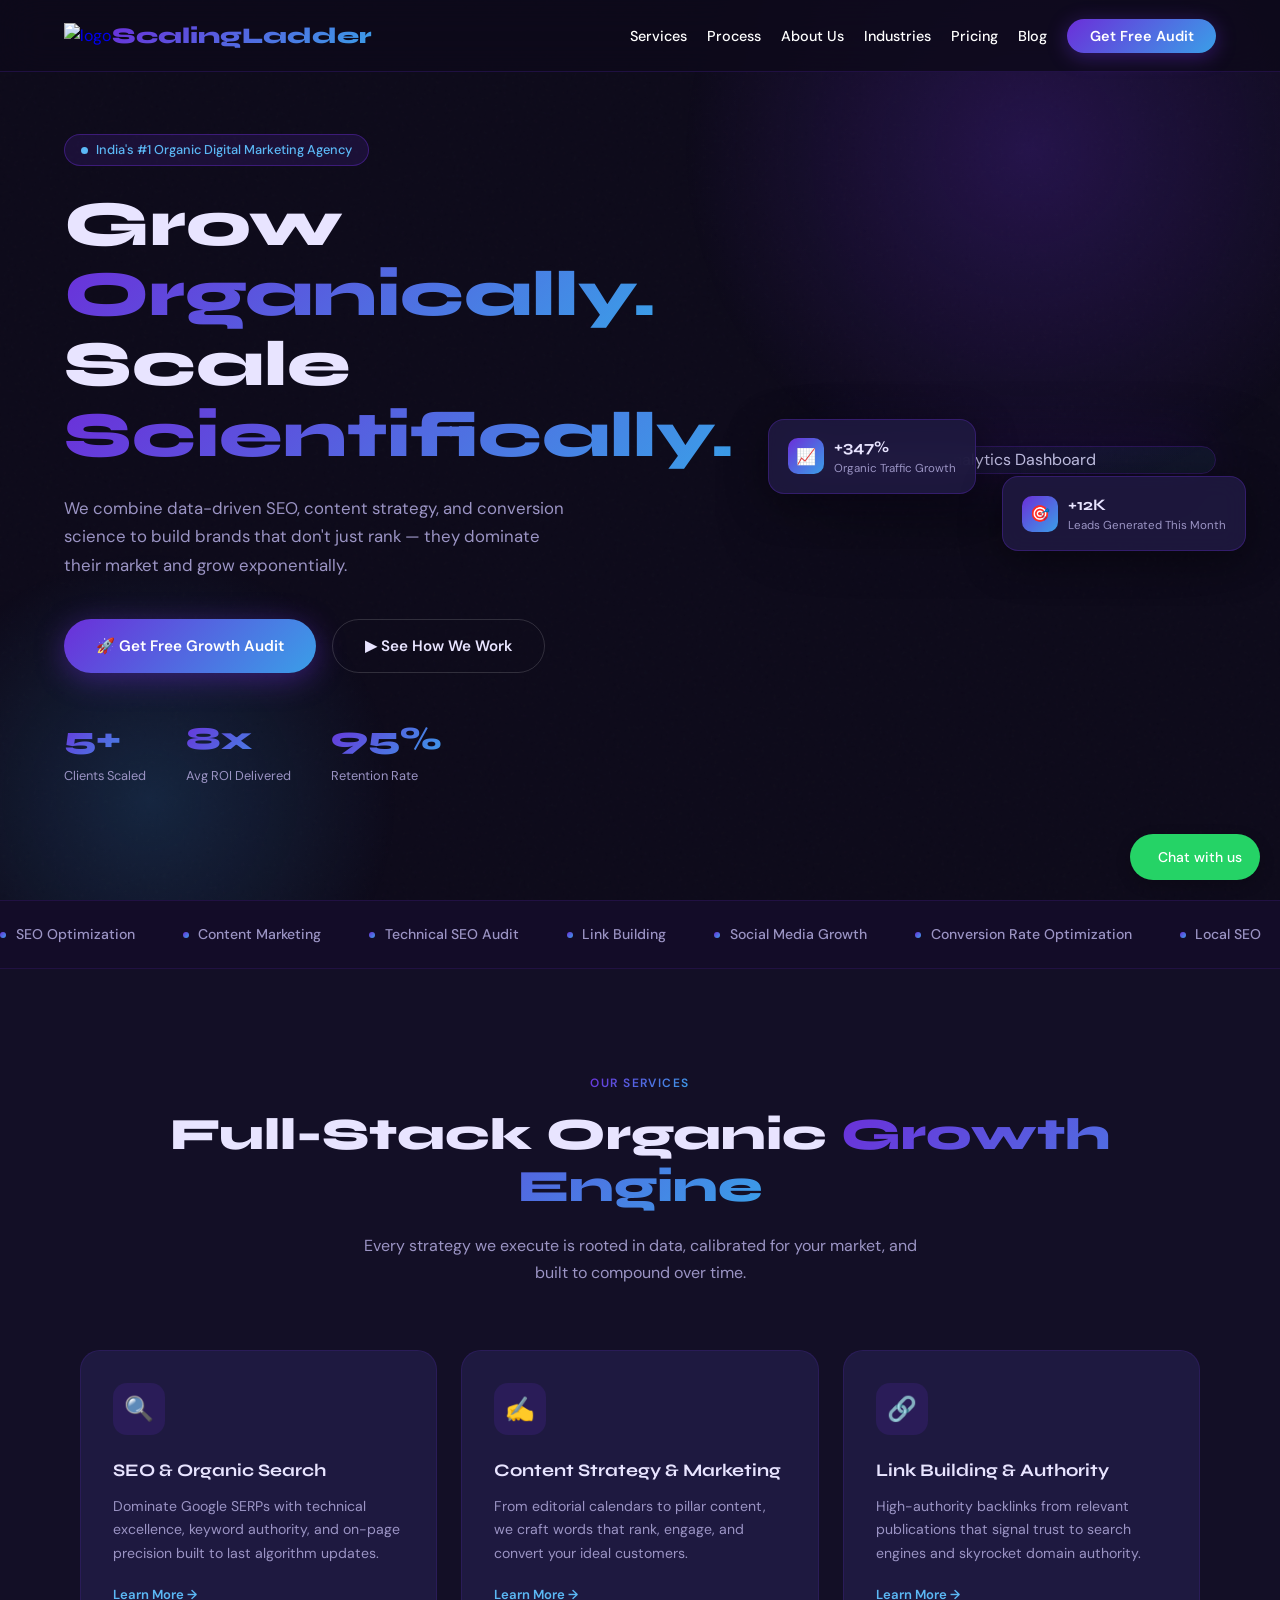
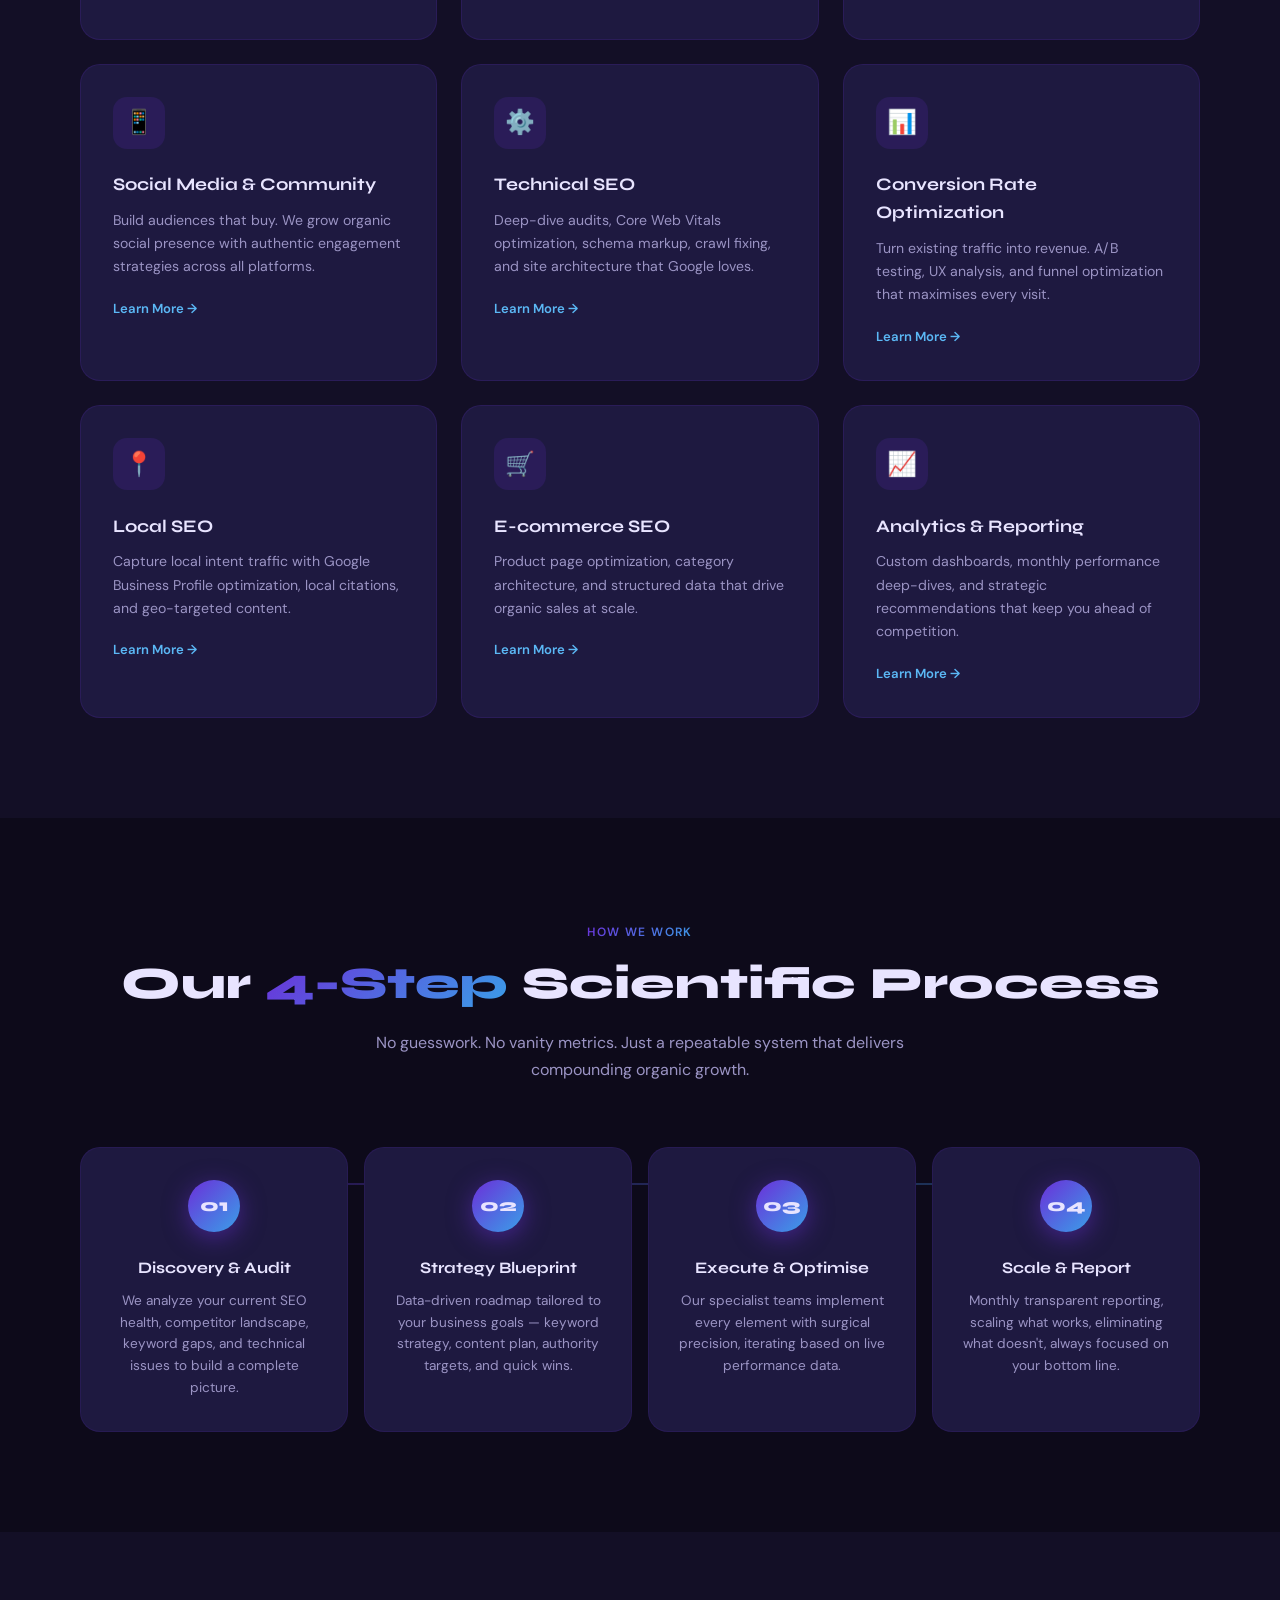
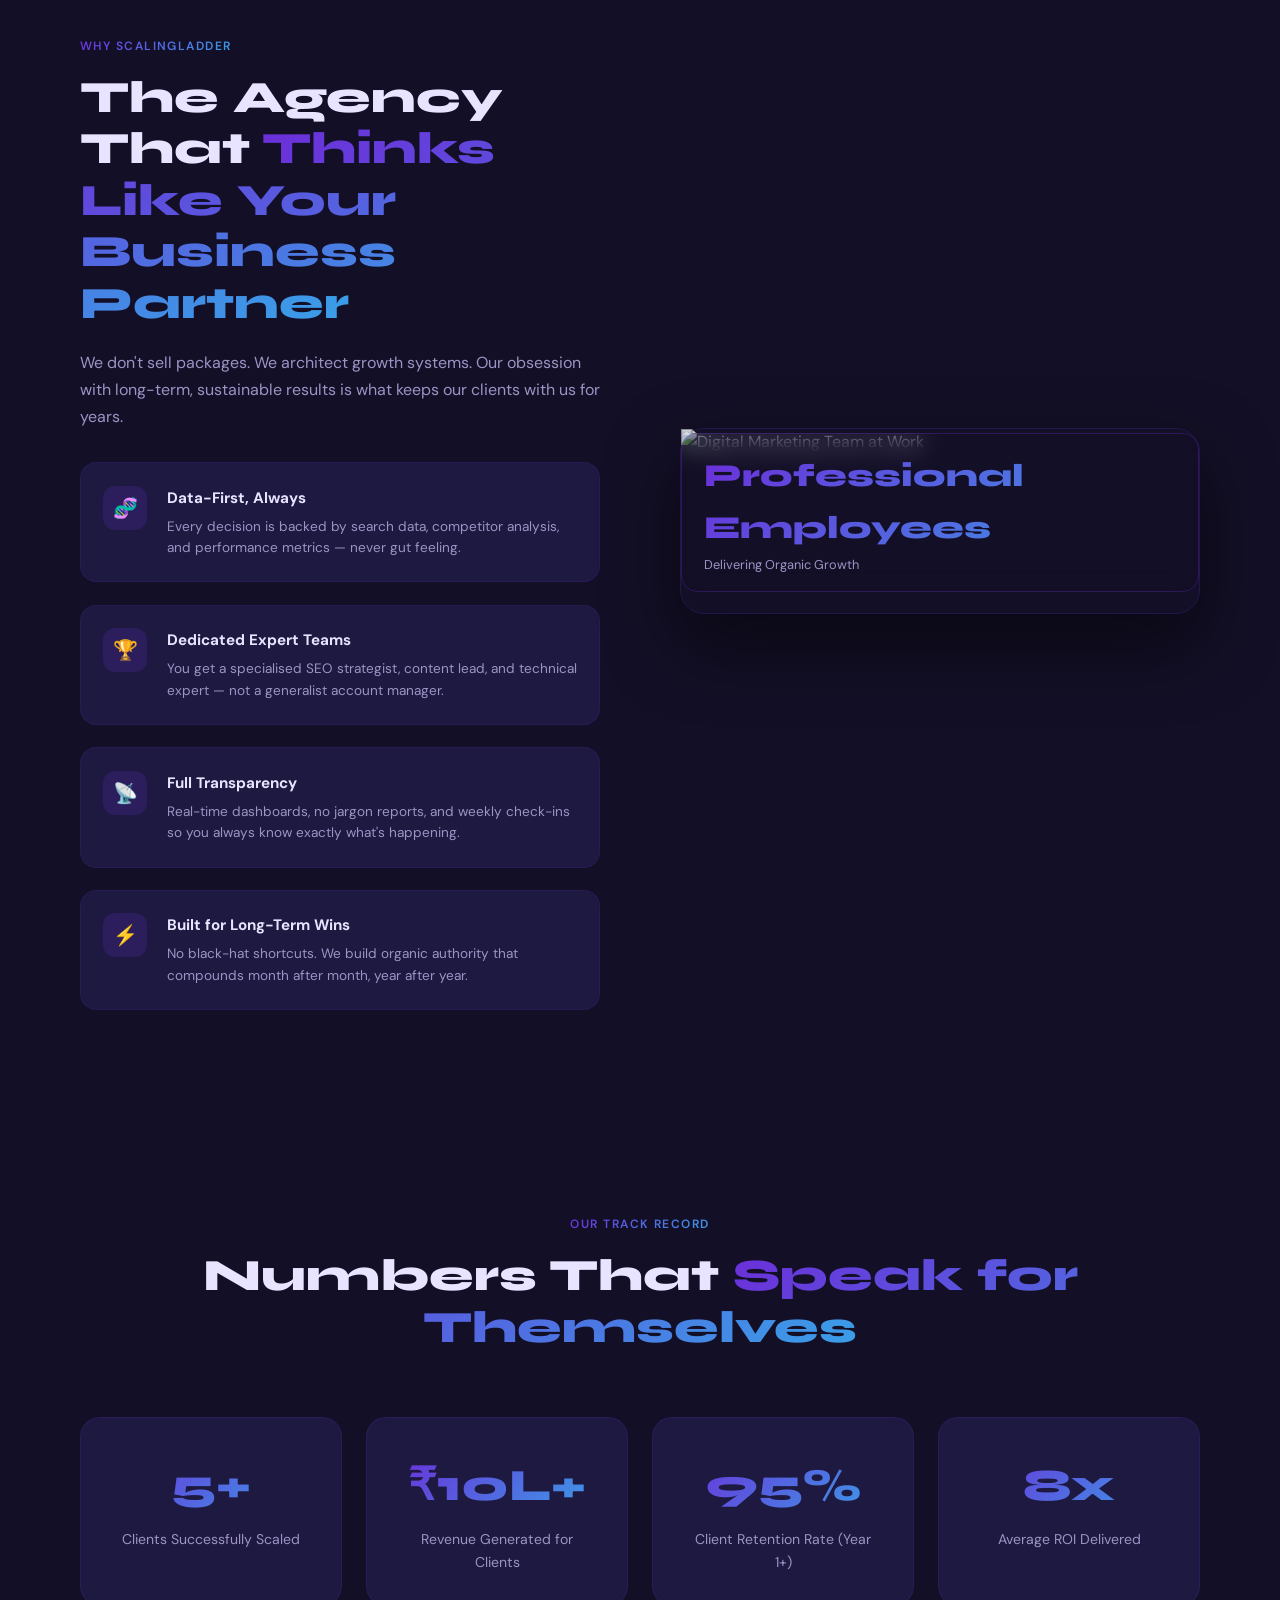
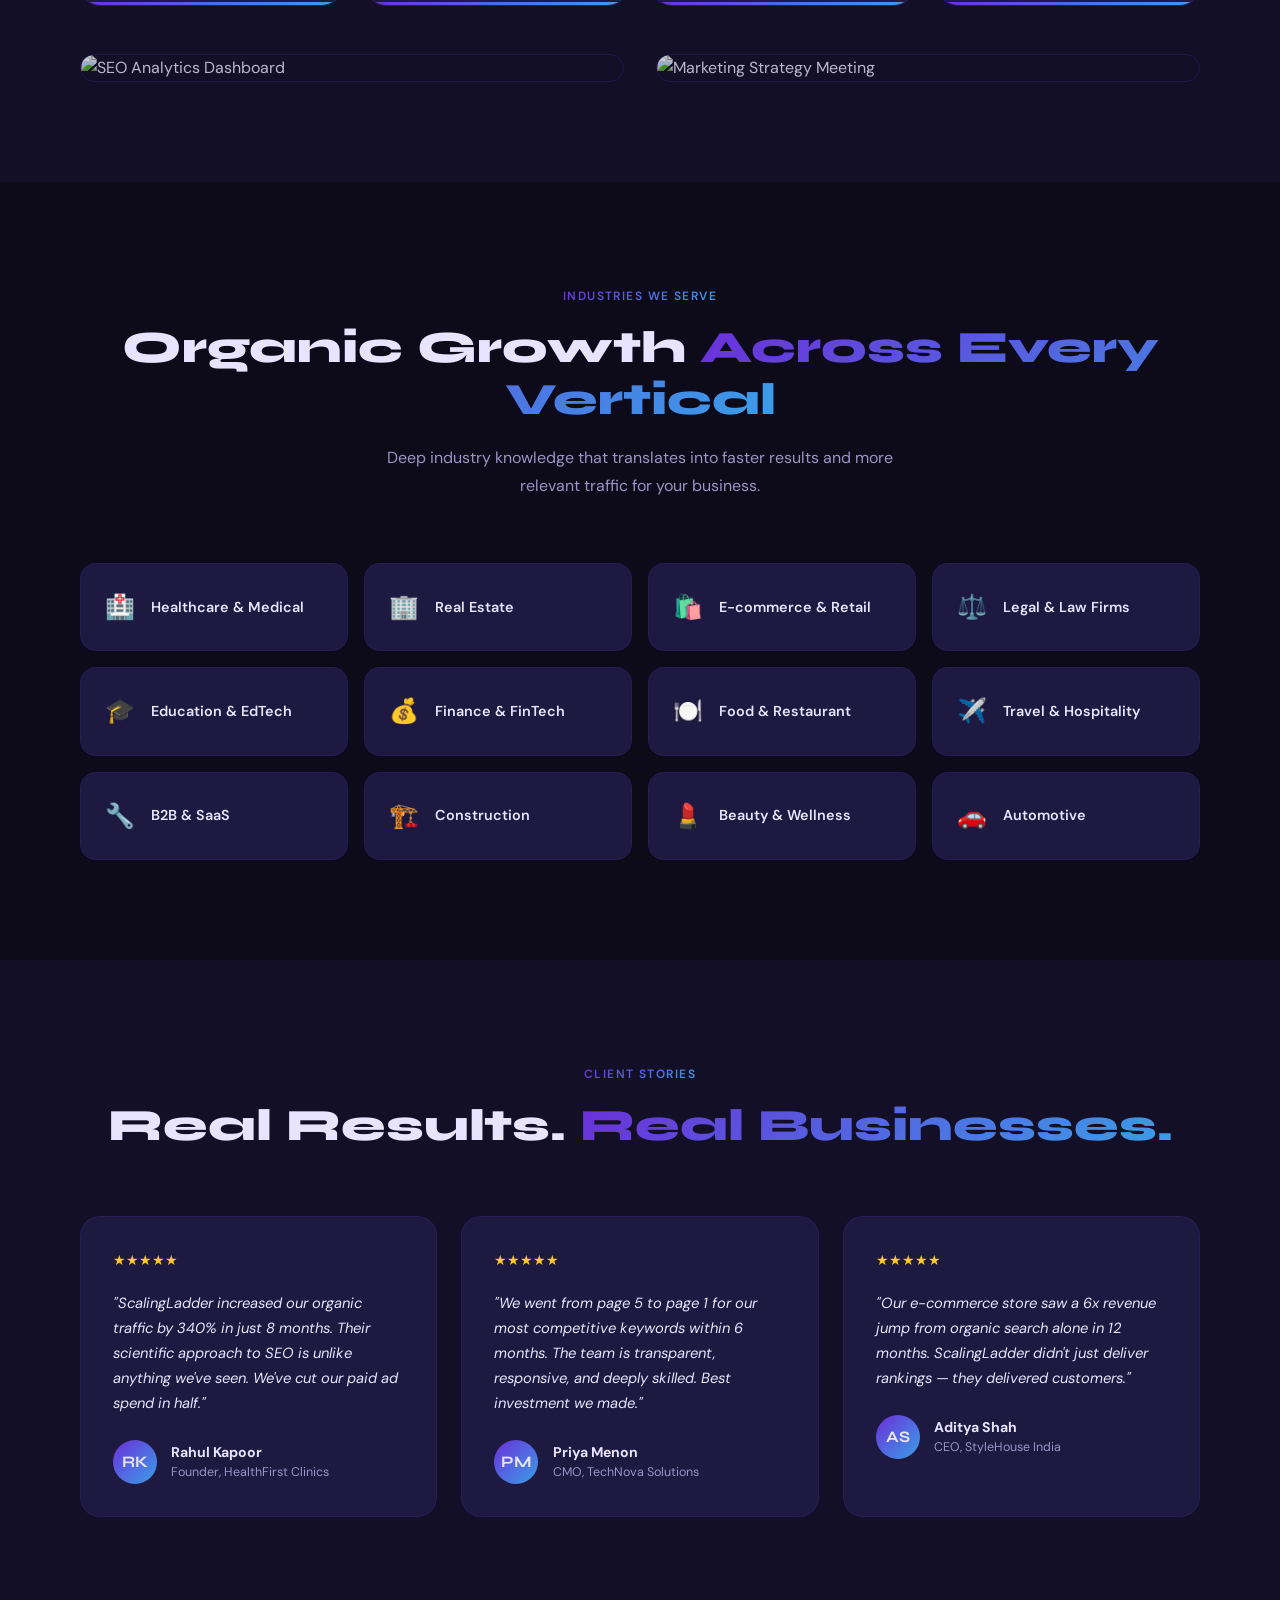
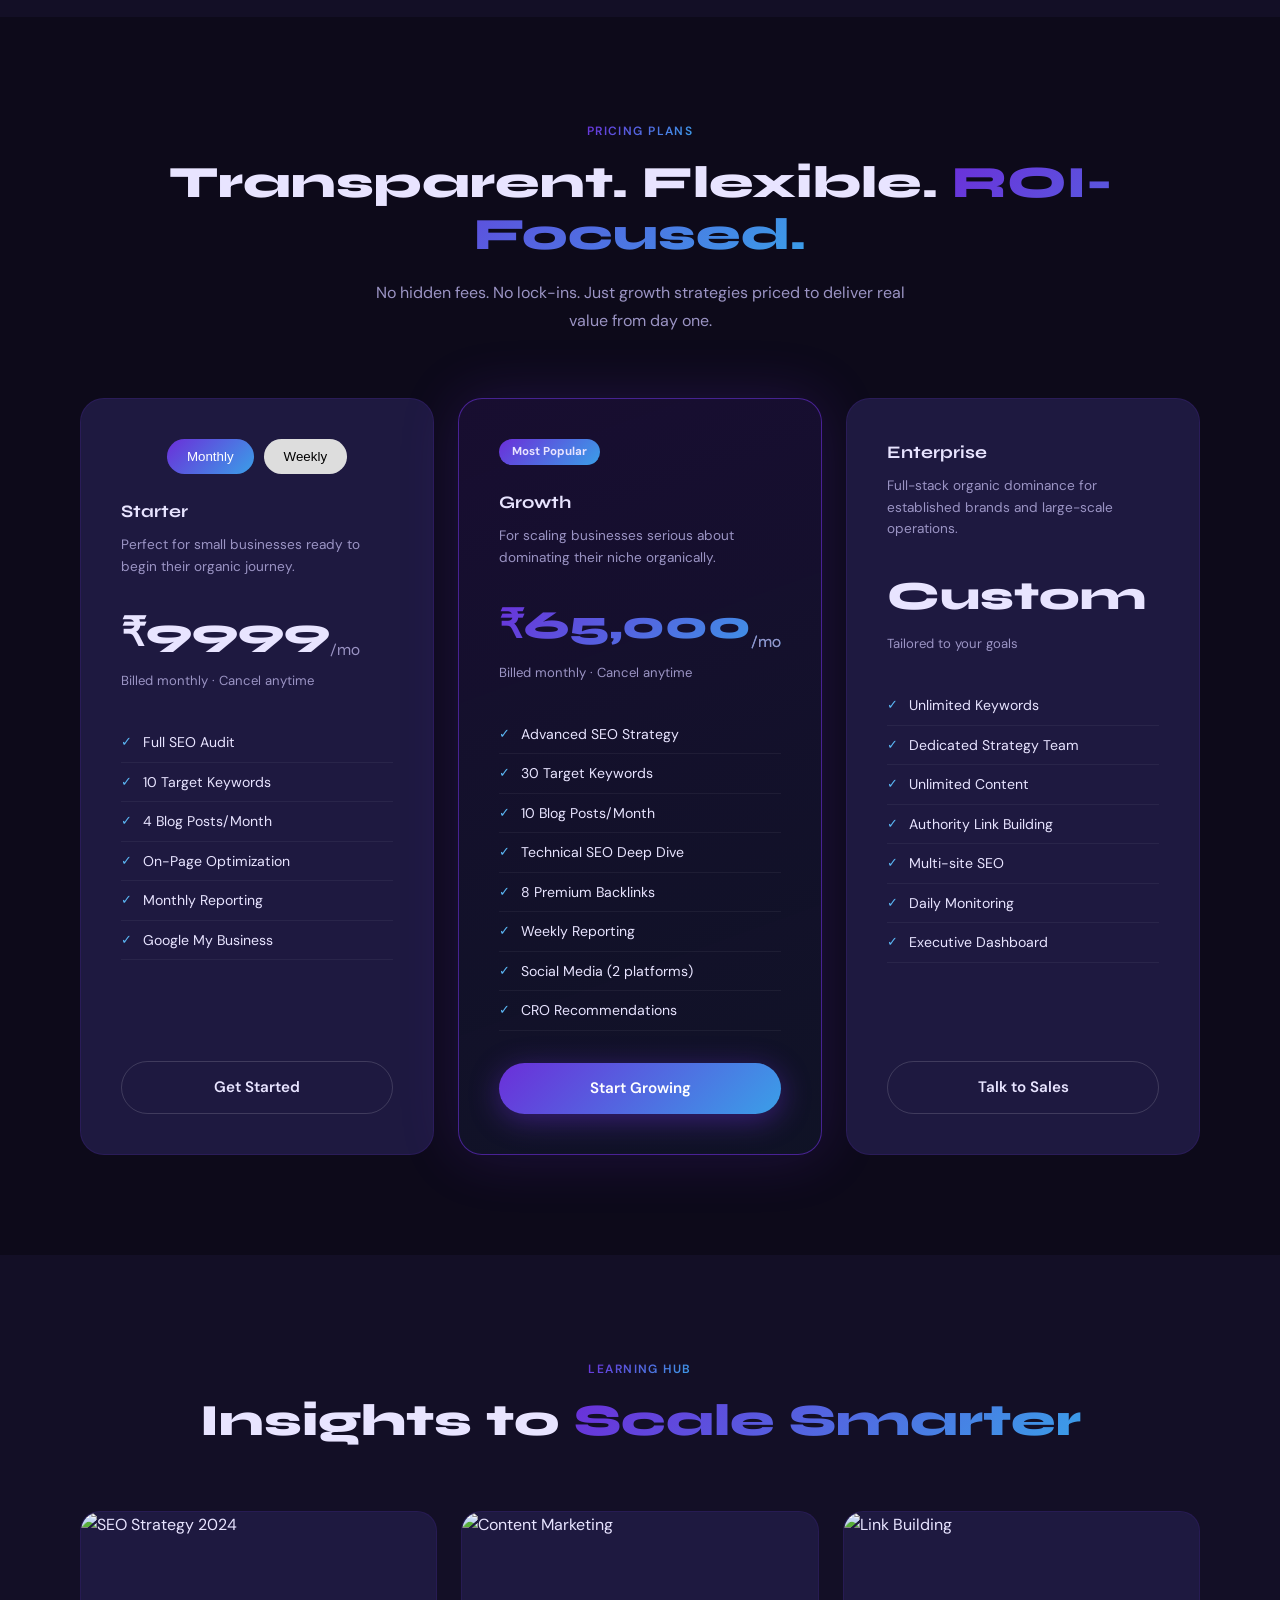
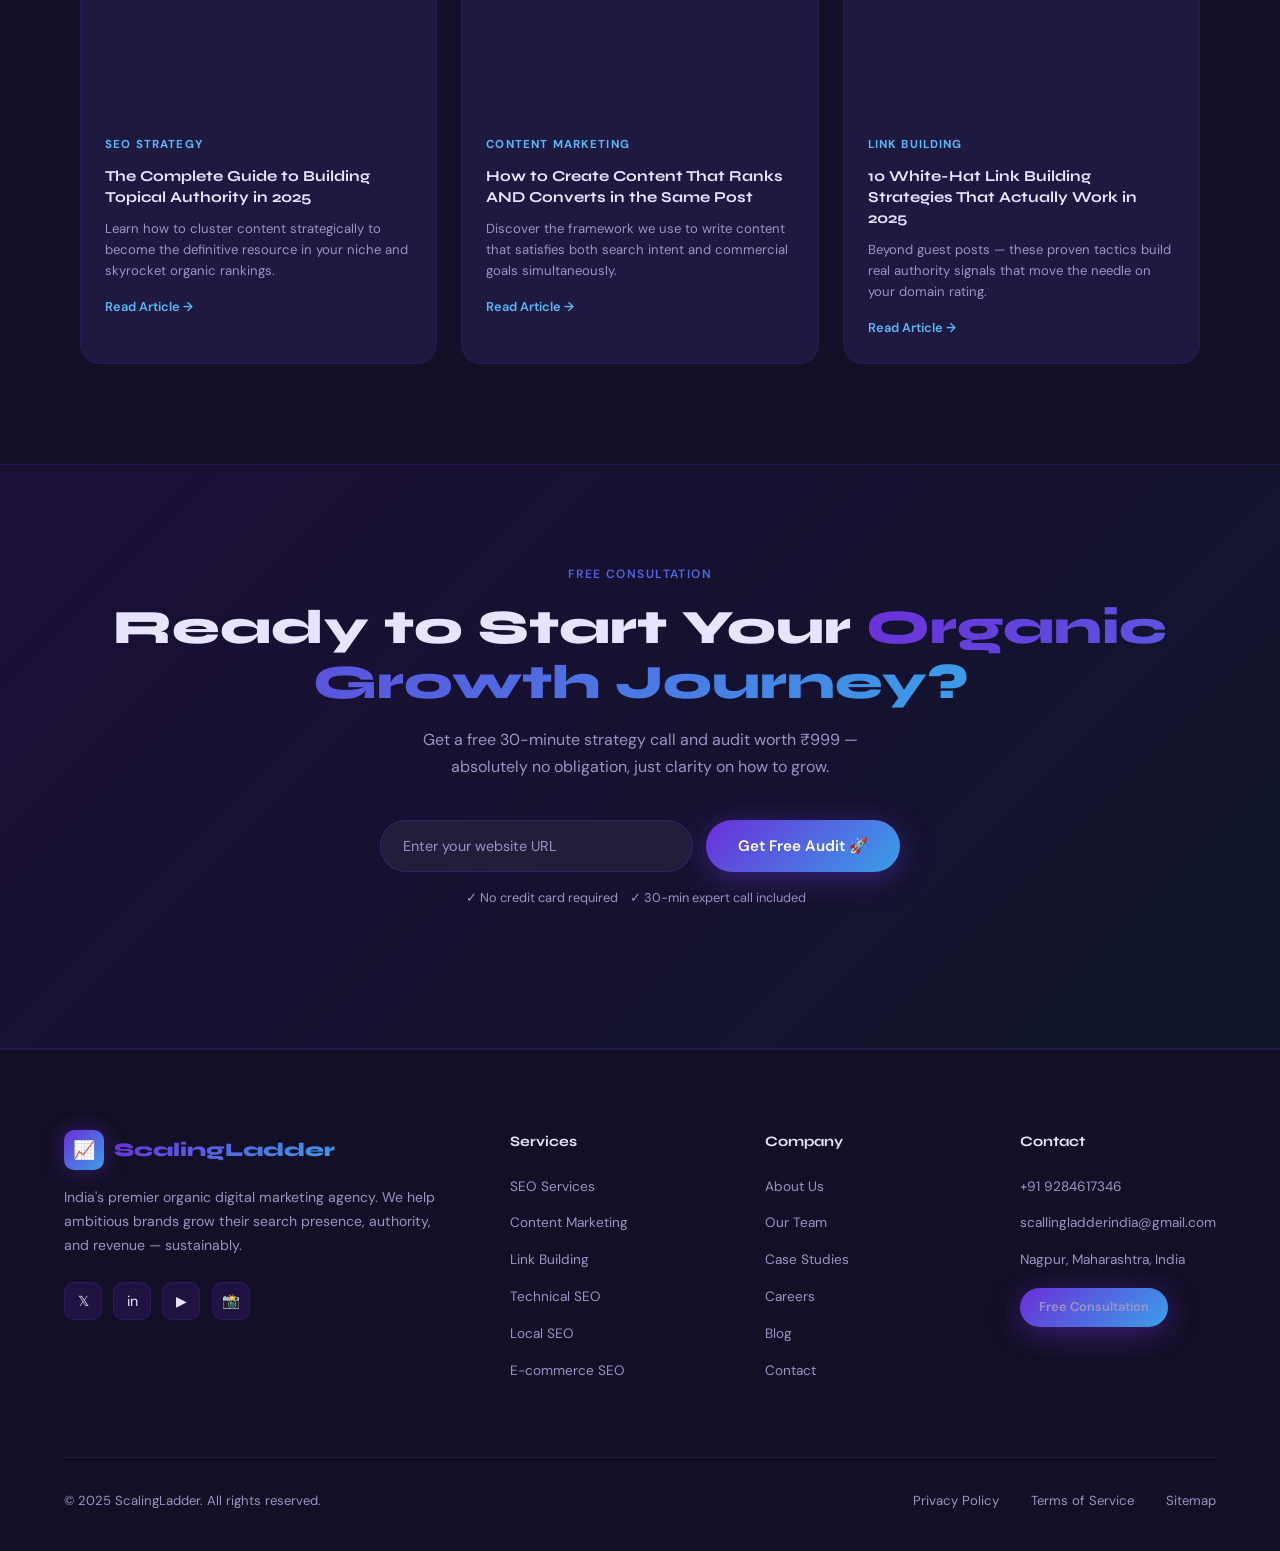
==== index.html @ f2ac98c7 "Add files via upload" ====
<!DOCTYPE html>
<html lang="en">
<head>
<meta charset="UTF-8">
<meta name="viewport" content="width=device-width, initial-scale=1.0">
<title>ScalingLadder – Grow Organically, Scale Scientifically</title>
<link href="https://fonts.googleapis.com/css2?family=Syne:wght@400;600;700;800&family=DM+Sans:ital,opsz,wght@0,9..40,300;0,9..40,400;0,9..40,500;1,9..40,300&display=swap" rel="stylesheet">
<link rel="stylesheet" href="style.css">
</head>
<body>

<!-- NAVBAR -->
<nav>
  <a href="#" class="nav-logo">
    <div class="nav-logo-icon" >
        <img src="/Source/img/NewShortLogo.png" alt="logo" srcset="covering the logo" loading="eager" style="width: 80px;">
    </div>
    <span class="nav-logo-text">ScalingLadder</span>
  </a>
  <ul class="nav-links">
    <li class="dropdown"><a href="#">Services</a>
     <ul class="dropdown-menu">
      <li><a href="#seo">Content Strategy & Marketing</a></li>
      <li><a href="#content">Link Building & Authority</a></li>
      <li><a href="#socialMedia">Social Media & Community</a></li>
      <li><a href="#technicalSeo">Technical SEO</a></li>
      <li><a href="#localSeo">Local SEO</a></li>
      <li><a href="#ecommerce">E-commerce SEO</a></li>
      <li><a href="#analytics">Analytics & Reporting</a></li>
      <li><a href="#seo">SEO Optimization</a></li>
      <li><a href="#ads">Paid Ads</a></li>
      <li><a href="#content">Content Marketing</a></li>
      <li><a href="#email">Email Marketing</a></li>

    </ul>
    </li>
    <li><a href="#process">Process</a></li>
    <li><a href="/aboutUs.html">About Us</a></li>
    <li><a href="#industries">Industries</a></li>
    <li><a href="#pricing">Pricing</a></li>
    <li><a href="#blog">Blog</a></li>
    <li><a href="#contact" class="nav-cta">Get Free Audit</a></li>
  </ul>
  <div class="menu-toggle">☰</div>
</nav>

<!-- HERO -->
<section class="hero">
  <div class="hero-orb2"></div>
  <div class="hero-grid">
    <div class="hero-content">
      <div class="hero-eyebrow">
        <span class="dot"></span>
        India's #1 Organic Digital Marketing Agency
      </div>
      <h1>Grow <span class="grad-text">Organically.</span><br>Scale <span class="grad-text">Scientifically.</span></h1>
      <p class="hero-sub">We combine data-driven SEO, content strategy, and conversion science to build brands that don't just rank — they dominate their market and grow exponentially.</p>
      <div class="hero-cta-row">
        <a href="/login.html" class="btn-primary">
          🚀 Get Free Growth Audit
        </a>
        <a href="#process" class="btn-ghost">
          ▶ See How We Work
        </a>
      </div>
      <div class="hero-stats">
        <div class="hero-stat"><span>5+</span><p>Clients Scaled</p></div>
        <div class="hero-stat"><span>8x</span><p>Avg ROI Delivered</p></div>
        <div class="hero-stat"><span>95%</span><p>Retention Rate</p></div>
      </div>
    </div>
    <div class="hero-visual">
      <div class="hero-img-wrap">
        <img src="https://images.unsplash.com/photo-1551288049-bebda4e38f71?w=700&q=80" alt="Digital Marketing Analytics Dashboard" loading="eager">
        <div class="hero-img-overlay"></div>
      </div>
      <div class="floating-card fc1">
        <div class="fc-icon">📈</div>
        <div>
          <div class="fc-val">+347%</div>
          <div class="fc-label">Organic Traffic Growth</div>
        </div>
      </div>
      <div class="floating-card fc2">
        <div class="fc-icon">🎯</div>
        <div>
          <div class="fc-val">+12K</div>
          <div class="fc-label">Leads Generated This Month</div>
        </div>
      </div>
    </div>
  </div>
</section>

<!-- MARQUEE STRIP -->
<div class="strip">
  <div class="marquee">
    <!-- Double for loop -->
    <span class="marquee-item"><span class="m-dot"></span> SEO Optimization</span>
    <span class="marquee-item"><span class="m-dot"></span> Content Marketing</span>
    <span class="marquee-item"><span class="m-dot"></span> Technical SEO Audit</span>
    <span class="marquee-item"><span class="m-dot"></span> Link Building</span>
    <span class="marquee-item"><span class="m-dot"></span> Social Media Growth</span>
    <span class="marquee-item"><span class="m-dot"></span> Conversion Rate Optimization</span>
    <span class="marquee-item"><span class="m-dot"></span> Local SEO</span>
    <span class="marquee-item"><span class="m-dot"></span> E-commerce SEO</span>
    <span class="marquee-item"><span class="m-dot"></span> Google Analytics</span>
    <span class="marquee-item"><span class="m-dot"></span> Brand Authority</span>
    <span class="marquee-item"><span class="m-dot"></span> SEO Optimization</span>
    <span class="marquee-item"><span class="m-dot"></span> Content Marketing</span>
    <span class="marquee-item"><span class="m-dot"></span> Technical SEO Audit</span>
    <span class="marquee-item"><span class="m-dot"></span> Link Building</span>
    <span class="marquee-item"><span class="m-dot"></span> Social Media Growth</span>
    <span class="marquee-item"><span class="m-dot"></span> Conversion Rate Optimization</span>
    <span class="marquee-item"><span class="m-dot"></span> Local SEO</span>
    <span class="marquee-item"><span class="m-dot"></span> E-commerce SEO</span>
    <span class="marquee-item"><span class="m-dot"></span> Google Analytics</span>
    <span class="marquee-item"><span class="m-dot"></span> Brand Authority</span>
  </div>
</div>

<!-- SERVICES -->
<section class="services" id="services">
  <div class="section-wrap">
    <div class="section-header reveal">
      <div class="section-tag">Our Services</div>
      <h2 class="section-title">Full-Stack Organic <span style="background:var(--grad);-webkit-background-clip:text;-webkit-text-fill-color:transparent;background-clip:text;">Growth Engine</span></h2>
      <p class="section-sub">Every strategy we execute is rooted in data, calibrated for your market, and built to compound over time.</p>
    </div>
    <div class="services-grid">
      <div class="service-card reveal">
        <div class="sc-icon">🔍</div>
        <div class="sc-title">SEO & Organic Search</div>
        <p class="sc-desc">Dominate Google SERPs with technical excellence, keyword authority, and on-page precision built to last algorithm updates.</p>
        <div class="sc-arrow">Learn More →</div>
      </div>
      <div class="service-card reveal">
        <div class="sc-icon">✍️</div>
        <div class="sc-title">Content Strategy & Marketing</div>
        <p class="sc-desc">From editorial calendars to pillar content, we craft words that rank, engage, and convert your ideal customers.</p>
        <div class="sc-arrow">Learn More →</div>
      </div>
      <div class="service-card reveal">
        <div class="sc-icon">🔗</div>
        <div class="sc-title">Link Building & Authority</div>
        <p class="sc-desc">High-authority backlinks from relevant publications that signal trust to search engines and skyrocket domain authority.</p>
        <div class="sc-arrow">Learn More →</div>
      </div>
      <div class="service-card reveal">
        <div class="sc-icon">📱</div>
        <div class="sc-title">Social Media & Community</div>
        <p class="sc-desc">Build audiences that buy. We grow organic social presence with authentic engagement strategies across all platforms.</p>
        <div class="sc-arrow">Learn More →</div>
      </div>
      <div class="service-card reveal">
        <div class="sc-icon">⚙️</div>
        <div class="sc-title">Technical SEO</div>
        <p class="sc-desc">Deep-dive audits, Core Web Vitals optimization, schema markup, crawl fixing, and site architecture that Google loves.</p>
        <div class="sc-arrow">Learn More →</div>
      </div>
      <div class="service-card reveal">
        <div class="sc-icon">📊</div>
        <div class="sc-title">Conversion Rate Optimization</div>
        <p class="sc-desc">Turn existing traffic into revenue. A/B testing, UX analysis, and funnel optimization that maximises every visit.</p>
        <div class="sc-arrow">Learn More →</div>
      </div>
      <div class="service-card reveal">
        <div class="sc-icon">📍</div>
        <div class="sc-title">Local SEO</div>
        <p class="sc-desc">Capture local intent traffic with Google Business Profile optimization, local citations, and geo-targeted content.</p>
        <div class="sc-arrow">Learn More →</div>
      </div>
      <div class="service-card reveal">
        <div class="sc-icon">🛒</div>
        <div class="sc-title">E-commerce SEO</div>
        <p class="sc-desc">Product page optimization, category architecture, and structured data that drive organic sales at scale.</p>
        <div class="sc-arrow">Learn More →</div>
      </div>
      <div class="service-card reveal">
        <div class="sc-icon">📈</div>
        <div class="sc-title">Analytics & Reporting</div>
        <p class="sc-desc">Custom dashboards, monthly performance deep-dives, and strategic recommendations that keep you ahead of competition.</p>
        <div class="sc-arrow">Learn More →</div>
      </div>
    </div>
  </div>
</section>

<!-- PROCESS -->
<section id="process" style="background:var(--dark);">
  <div class="section-wrap">
    <div class="section-header reveal">
      <div class="section-tag">How We Work</div>
      <h2 class="section-title">Our <span style="background:var(--grad);-webkit-background-clip:text;-webkit-text-fill-color:transparent;background-clip:text;">4-Step</span> Scientific Process</h2>
      <p class="section-sub">No guesswork. No vanity metrics. Just a repeatable system that delivers compounding organic growth.</p>
    </div>
    <div class="process-steps">
      <div class="step-card reveal">
        <div class="step-num">01</div>
        <div class="step-title">Discovery & Audit</div>
        <p class="step-desc">We analyze your current SEO health, competitor landscape, keyword gaps, and technical issues to build a complete picture.</p>
      </div>
      <div class="step-card reveal">
        <div class="step-num">02</div>
        <div class="step-title">Strategy Blueprint</div>
        <p class="step-desc">Data-driven roadmap tailored to your business goals — keyword strategy, content plan, authority targets, and quick wins.</p>
      </div>
      <div class="step-card reveal">
        <div class="step-num">03</div>
        <div class="step-title">Execute & Optimise</div>
        <p class="step-desc">Our specialist teams implement every element with surgical precision, iterating based on live performance data.</p>
      </div>
      <div class="step-card reveal">
        <div class="step-num">04</div>
        <div class="step-title">Scale & Report</div>
        <p class="step-desc">Monthly transparent reporting, scaling what works, eliminating what doesn't, always focused on your bottom line.</p>
      </div>
    </div>
  </div>
</section>

<!-- WHY US -->
<section id="why" style="background:var(--dark2);">
  <div class="section-wrap">
    <div class="why-grid">
      <div>
        <div class="section-tag reveal">Why ScalingLadder</div>
        <h2 class="section-title reveal">The Agency That <span style="background:var(--grad);-webkit-background-clip:text;-webkit-text-fill-color:transparent;background-clip:text;">Thinks Like Your Business Partner</span></h2>
        <p class="section-sub reveal" style="margin-bottom:2rem;">We don't sell packages. We architect growth systems. Our obsession with long-term, sustainable results is what keeps our clients with us for years.</p>
        <div class="why-features">
          <div class="why-feat reveal">
            <div class="wf-icon">🧬</div>
            <div>
              <div class="wf-title">Data-First, Always</div>
              <p class="wf-desc">Every decision is backed by search data, competitor analysis, and performance metrics — never gut feeling.</p>
            </div>
          </div>
          <div class="why-feat reveal">
            <div class="wf-icon">🏆</div>
            <div>
              <div class="wf-title">Dedicated Expert Teams</div>
              <p class="wf-desc">You get a specialised SEO strategist, content lead, and technical expert — not a generalist account manager.</p>
            </div>
          </div>
          <div class="why-feat reveal">
            <div class="wf-icon">📡</div>
            <div>
              <div class="wf-title">Full Transparency</div>
              <p class="wf-desc">Real-time dashboards, no jargon reports, and weekly check-ins so you always know exactly what's happening.</p>
            </div>
          </div>
          <div class="why-feat reveal">
            <div class="wf-icon">⚡</div>
            <div>
              <div class="wf-title">Built for Long-Term Wins</div>
              <p class="wf-desc">No black-hat shortcuts. We build organic authority that compounds month after month, year after year.</p>
            </div>
          </div>
        </div>
      </div>
      <div class="why-image-wrap reveal">
        <img src="https://images.unsplash.com/photo-1522071820081-009f0129c71c?w=600&q=80" alt="Digital Marketing Team at Work">
        <div class="why-badge">
          <div class="wb-val">Professional Employees</div>
          <div class="wb-label">Delivering Organic Growth</div>
        </div>
      </div>
    </div>
  </div>
</section>

<!-- METRICS -->
<section class="metrics">
  <div class="section-wrap">
    <div class="section-header reveal">
      <div class="section-tag">Our Track Record</div>
      <h2 class="section-title">Numbers That <span style="background:var(--grad);-webkit-background-clip:text;-webkit-text-fill-color:transparent;background-clip:text;">Speak for Themselves</span></h2>
    </div>
    <div class="metrics-grid">
      <div class="metric-card reveal">
        <span class="metric-val">5+</span>
        <div class="metric-label">Clients Successfully Scaled</div>
      </div>
      <div class="metric-card reveal">
        <span class="metric-val">₹10L+</span>
        <div class="metric-label">Revenue Generated for Clients</div>
      </div>
      <div class="metric-card reveal">
        <span class="metric-val">95%</span>
        <div class="metric-label">Client Retention Rate (Year 1+)</div>
      </div>
      <div class="metric-card reveal">
        <span class="metric-val">8x</span>
        <div class="metric-label">Average ROI Delivered</div>
      </div>
    </div>

    <!-- Second image section -->
    <div style="display:grid;grid-template-columns:1fr 1fr;gap:2rem;margin-top:3rem;" class="reveal">
      <div style="border-radius:20px;overflow:hidden;border:1px solid rgba(107,47,217,0.2);max-height:280px;">
        <img src="https://images.unsplash.com/photo-1460925895917-afdab827c52f?w=700&q=80" alt="SEO Analytics Dashboard" style="width:100%;height:100%;object-fit:cover;display:block;filter:brightness(0.8) saturate(1.2);">
      </div>
      <div style="border-radius:20px;overflow:hidden;border:1px solid rgba(107,47,217,0.2);max-height:280px;">
        <img src="https://images.unsplash.com/photo-1553484771-371a605b060b?w=700&q=80" alt="Marketing Strategy Meeting" style="width:100%;height:100%;object-fit:cover;display:block;filter:brightness(0.8) saturate(1.2);">
      </div>
    </div>
  </div>
</section>

<!-- INDUSTRIES -->
<section id="industries" style="background:var(--dark);">
  <div class="section-wrap">
    <div class="section-header reveal">
      <div class="section-tag">Industries We Serve</div>
      <h2 class="section-title">Organic Growth <span style="background:var(--grad);-webkit-background-clip:text;-webkit-text-fill-color:transparent;background-clip:text;">Across Every Vertical</span></h2>
      <p class="section-sub">Deep industry knowledge that translates into faster results and more relevant traffic for your business.</p>
    </div>
    <div class="industries-grid">
      <div class="ind-card reveal"><span class="ind-icon">🏥</span><span class="ind-name">Healthcare & Medical</span></div>
      <div class="ind-card reveal"><span class="ind-icon">🏢</span><span class="ind-name">Real Estate</span></div>
      <div class="ind-card reveal"><span class="ind-icon">🛍️</span><span class="ind-name">E-commerce & Retail</span></div>
      <div class="ind-card reveal"><span class="ind-icon">⚖️</span><span class="ind-name">Legal & Law Firms</span></div>
      <div class="ind-card reveal"><span class="ind-icon">🎓</span><span class="ind-name">Education & EdTech</span></div>
      <div class="ind-card reveal"><span class="ind-icon">💰</span><span class="ind-name">Finance & FinTech</span></div>
      <div class="ind-card reveal"><span class="ind-icon">🍽️</span><span class="ind-name">Food & Restaurant</span></div>
      <div class="ind-card reveal"><span class="ind-icon">✈️</span><span class="ind-name">Travel & Hospitality</span></div>
      <div class="ind-card reveal"><span class="ind-icon">🔧</span><span class="ind-name">B2B & SaaS</span></div>
      <div class="ind-card reveal"><span class="ind-icon">🏗️</span><span class="ind-name">Construction</span></div>
      <div class="ind-card reveal"><span class="ind-icon">💄</span><span class="ind-name">Beauty & Wellness</span></div>
      <div class="ind-card reveal"><span class="ind-icon">🚗</span><span class="ind-name">Automotive</span></div>
    </div>
  </div>
</section>

<!-- TESTIMONIALS -->
<section class="testimonials">
  <div class="section-wrap">
    <div class="section-header reveal">
      <div class="section-tag">Client Stories</div>
      <h2 class="section-title">Real Results. <span style="background:var(--grad);-webkit-background-clip:text;-webkit-text-fill-color:transparent;background-clip:text;">Real Businesses.</span></h2>
    </div>
    <div class="testi-grid">
      <div class="testi-card reveal">
        <div class="testi-stars">★★★★★</div>
        <p class="testi-quote">"ScalingLadder increased our organic traffic by 340% in just 8 months. Their scientific approach to SEO is unlike anything we've seen. We've cut our paid ad spend in half."</p>
        <div class="testi-author">
          <div class="ta-avatar">RK</div>
          <div>
            <div class="ta-name">Rahul Kapoor</div>
            <div class="ta-role">Founder, HealthFirst Clinics</div>
          </div>
        </div>
      </div>
      <div class="testi-card reveal">
        <div class="testi-stars">★★★★★</div>
        <p class="testi-quote">"We went from page 5 to page 1 for our most competitive keywords within 6 months. The team is transparent, responsive, and deeply skilled. Best investment we made."</p>
        <div class="testi-author">
          <div class="ta-avatar">PM</div>
          <div>
            <div class="ta-name">Priya Menon</div>
            <div class="ta-role">CMO, TechNova Solutions</div>
          </div>
        </div>
      </div>
      <div class="testi-card reveal">
        <div class="testi-stars">★★★★★</div>
        <p class="testi-quote">"Our e-commerce store saw a 6x revenue jump from organic search alone in 12 months. ScalingLadder didn't just deliver rankings — they delivered customers."</p>
        <div class="testi-author">
          <div class="ta-avatar">AS</div>
          <div>
            <div class="ta-name">Aditya Shah</div>
            <div class="ta-role">CEO, StyleHouse India</div>
          </div>
        </div>
      </div>
    </div>
  </div>
</section>

<!-- PRICING -->
<section id="pricing" style="background:var(--dark);">
  <div class="section-wrap">
    <div class="section-header reveal">
      <div class="section-tag">Pricing Plans</div>
      <h2 class="section-title">Transparent. Flexible. <span style="background:var(--grad);-webkit-background-clip:text;-webkit-text-fill-color:transparent;background-clip:text;">ROI-Focused.</span></h2>
      <p class="section-sub">No hidden fees. No lock-ins. Just growth strategies priced to deliver real value from day one.</p>
    </div>
    <div class="pricing-grid">
      <div class="price-card reveal">
        <!-- Toggle -->
<div class="toggle-container">
  <button class="toggle-btn active" onclick="setPeriod('monthly')">Monthly</button>
  <button class="toggle-btn" onclick="setPeriod('weekly')">Weekly</button>
</div>
        <div class="pc-name">Starter</div>
        <p class="pc-desc">Perfect for small businesses ready to begin their organic journey.</p>
        <div class="pc-price" id="price"
       data-monthly="9999"
       data-weekly="2999">₹9999<sub>/mo</sub></div>
        <p class="pc-period">Billed monthly · Cancel anytime</p>
        <ul class="pc-features">
          <li><span class="check">✓</span> Full SEO Audit</li>
          <li class="keywords"><span class="check">✓</span> 10 Target Keywords</li>
          <li class="blogs"><span class="check">✓</span> 4 Blog Posts/Month</li>
          <li><span class="check">✓</span> On-Page Optimization</li>
          <li class="reporting"><span class="check">✓</span> Monthly Reporting</li>
          <li><span class="check">✓</span> Google My Business</li>
        </ul>
        <a href="#contact" class="btn-ghost" style="text-align:center;justify-content:center;">Get Started</a>
      </div>
      <div class="price-card featured reveal">
        <div class="pc-badge">Most Popular</div>
        <div class="pc-name">Growth</div>
        <p class="pc-desc">For scaling businesses serious about dominating their niche organically.</p>
        <div class="pc-price" style="background:var(--grad);-webkit-background-clip:text;-webkit-text-fill-color:transparent;background-clip:text;">₹65,000<sub style="-webkit-text-fill-color:var(--muted)">/mo</sub></div>
        <p class="pc-period">Billed monthly · Cancel anytime</p>
        <ul class="pc-features">
          <li><span class="check">✓</span> Advanced SEO Strategy</li>
          <li><span class="check">✓</span> 30 Target Keywords</li>
          <li><span class="check">✓</span> 10 Blog Posts/Month</li>
          <li><span class="check">✓</span> Technical SEO Deep Dive</li>
          <li><span class="check">✓</span> 8 Premium Backlinks</li>
          <li><span class="check">✓</span> Weekly Reporting</li>
          <li><span class="check">✓</span> Social Media (2 platforms)</li>
          <li><span class="check">✓</span> CRO Recommendations</li>
        </ul>
        <a href="#contact" class="btn-primary" style="text-align:center;justify-content:center;">Start Growing</a>
      </div>
      <div class="price-card reveal">
        <div class="pc-name">Enterprise</div>
        <p class="pc-desc">Full-stack organic dominance for established brands and large-scale operations.</p>
        <div class="pc-price">Custom</div>
        <p class="pc-period">Tailored to your goals</p>
        <ul class="pc-features">
          <li><span class="check">✓</span> Unlimited Keywords</li>
          <li><span class="check">✓</span> Dedicated Strategy Team</li>
          <li><span class="check">✓</span> Unlimited Content</li>
          <li><span class="check">✓</span> Authority Link Building</li>
          <li><span class="check">✓</span> Multi-site SEO</li>
          <li><span class="check">✓</span> Daily Monitoring</li>
          <li><span class="check">✓</span> Executive Dashboard</li>
        </ul>
        <a href="#contact" class="btn-ghost" style="text-align:center;justify-content:center;">Talk to Sales</a>
      </div>
    </div>
  </div>
</section>

<!-- BLOG -->
<section id="blog" style="background:var(--dark2);">
  <div class="section-wrap">
    <div class="section-header reveal">
      <div class="section-tag">Learning Hub</div>
      <h2 class="section-title">Insights to <span style="background:var(--grad);-webkit-background-clip:text;-webkit-text-fill-color:transparent;background-clip:text;">Scale Smarter</span></h2>
    </div>
    <div class="blog-grid">
      <div class="blog-card reveal">
        <img class="blog-img" src="https://images.unsplash.com/photo-1504868584819-f8e8b4b6d7e3?w=600&q=80" alt="SEO Strategy 2024">
        <div class="blog-body">
          <div class="blog-tag">SEO Strategy</div>
          <div class="blog-title">The Complete Guide to Building Topical Authority in 2025</div>
          <p class="blog-excerpt">Learn how to cluster content strategically to become the definitive resource in your niche and skyrocket organic rankings.</p>
          <div class="blog-read">Read Article →</div>
        </div>
      </div>
      <div class="blog-card reveal">
        <img class="blog-img" src="https://images.unsplash.com/photo-1432888622747-4eb9a8efeb07?w=600&q=80" alt="Content Marketing">
        <div class="blog-body">
          <div class="blog-tag">Content Marketing</div>
          <div class="blog-title">How to Create Content That Ranks AND Converts in the Same Post</div>
          <p class="blog-excerpt">Discover the framework we use to write content that satisfies both search intent and commercial goals simultaneously.</p>
          <div class="blog-read">Read Article →</div>
        </div>
      </div>
      <div class="blog-card reveal">
        <img class="blog-img" src="https://images.unsplash.com/photo-1533750349088-cd871a92f312?w=600&q=80" alt="Link Building">
        <div class="blog-body">
          <div class="blog-tag">Link Building</div>
          <div class="blog-title">10 White-Hat Link Building Strategies That Actually Work in 2025</div>
          <p class="blog-excerpt">Beyond guest posts — these proven tactics build real authority signals that move the needle on your domain rating.</p>
          <div class="blog-read">Read Article →</div>
        </div>
      </div>
    </div>
  </div>
</section>

<!-- CTA BANNER -->
<section class="cta-section" id="contact">
  <div class="section-wrap" style="text-align:center;">
    <div class="section-tag" style="display:block;text-align:center;">Free Consultation</div>
    <h2 class="section-title reveal">Ready to Start Your <span style="background:var(--grad);-webkit-background-clip:text;-webkit-text-fill-color:transparent;background-clip:text;">Organic Growth Journey?</span></h2>
    <p class="section-sub reveal" style="margin:1rem auto 2.5rem;">Get a free 30-minute strategy call and audit worth ₹999 — absolutely no obligation, just clarity on how to grow.</p>
    <div class="cta-form reveal">
      <input type="text" placeholder="Enter your website URL">
      <a href="#" class="btn-primary">Get Free Audit 🚀</a>
    </div>
    <p style="color:var(--muted);font-size:0.8rem;margin-top:1rem;">✓ No credit card required &nbsp;&nbsp; ✓ 30-min expert call included &nbsp;&nbsp;</p>
  </div>
</section>

<!-- FOOTER -->
<footer>
  <div class="footer-grid">
    <div class="footer-brand">
      <div style="display:flex;align-items:center;gap:10px;margin-bottom:0.5rem;">
        <div style="width:40px;height:40px;background:var(--grad);border-radius:10px;display:flex;align-items:center;justify-content:center;font-size:18px;box-shadow:0 0 20px rgba(107,47,217,0.4);">📈</div>
        <span style="font-family:'Syne',sans-serif;font-weight:800;font-size:1.2rem;background:var(--grad);-webkit-background-clip:text;-webkit-text-fill-color:transparent;background-clip:text;">ScalingLadder</span>
      </div>
      <p>India's premier organic digital marketing agency. We help ambitious brands grow their search presence, authority, and revenue — sustainably.</p>
      <div class="footer-social">
        <a class="social-btn" href="#">𝕏</a>
        <a class="social-btn" href="#">in</a>
        <a class="social-btn" href="#">▶</a>
        <a class="social-btn" href="#">📸</a>
      </div>
    </div>
    <div class="footer-col">
      <h4>Services</h4>
      <ul>
        <li><a href="#">SEO Services</a></li>
        <li><a href="#">Content Marketing</a></li>
        <li><a href="#">Link Building</a></li>
        <li><a href="#">Technical SEO</a></li>
        <li><a href="#">Local SEO</a></li>
        <li><a href="#">E-commerce SEO</a></li>
      </ul>
    </div>
    <div class="footer-col">
      <h4>Company</h4>
      <ul>
        <li><a href="#">About Us</a></li>
        <li><a href="#">Our Team</a></li>
        <li><a href="#">Case Studies</a></li>
        <li><a href="#">Careers</a></li>
        <li><a href="#">Blog</a></li>
        <li><a href="#">Contact</a></li>
      </ul>
    </div>
    <div class="footer-col">
      <h4>Contact</h4>
      <ul>
        <li><a href="tel:+919876543210">+91 9284617346</a></li>
        <li><a href="mailto:scallingladderindia@gmail.com">scallingladderindia@gmail.com</a></li>
        <li><a href="#">Nagpur, Maharashtra, India</a></li>
        <li style="margin-top:1rem;"><a href="#" class="btn-primary" style="font-size:0.8rem;padding:0.6rem 1.2rem;">Free Consultation</a></li>
      </ul>
    </div>

  </div>
  <div class="footer-bottom">
    <span>© 2025 ScalingLadder. All rights reserved.</span>
    <div style="display:flex;gap:2rem;">
      <a href="#" style="color:var(--muted);text-decoration:none;font-size:0.82rem;">Privacy Policy</a>
      <a href="#" style="color:var(--muted);text-decoration:none;font-size:0.82rem;">Terms of Service</a>
      <a href="#" style="color:var(--muted);text-decoration:none;font-size:0.82rem;">Sitemap</a>
    </div>
  </div>
</footer>

<!-- whatsapp button -->
<div class="whatsapp-button">
  <a href="https://wa.me/919284617346?text=Hello%2C%20Need%20Information%20About%20SEO%20Services%3F" target="_blank" class="btn-primary">
    <i class="fab fa-whatsapp"></i> Chat with us
  </a>
</div>

<script>
  // Scroll reveal
  const reveals = document.querySelectorAll('.reveal');
  const observer = new IntersectionObserver((entries) => {
    entries.forEach((entry, i) => {
      if (entry.isIntersecting) {
        setTimeout(() => entry.target.classList.add('visible'), i * 60);
        observer.unobserve(entry.target);
      }
    });
  }, { threshold: 0.1 });

  reveals.forEach(el => observer.observe(el));

  // Sticky nav background
  window.addEventListener('scroll', () => {
    const nav = document.querySelector('nav');
    nav.style.background = window.scrollY > 50
      ? 'rgba(13,10,26,0.96)'
      : 'rgba(13,10,26,0.85)';
  });

  // Counter animation
  function animateCounter(el) {
    const target = parseFloat(el.dataset.target);
    const suffix = el.dataset.suffix || '';
    const prefix = el.dataset.prefix || '';
    const duration = 2000;
    const start = performance.now();
    const update = (now) => {
      const progress = Math.min((now - start) / duration, 1);
      const ease = 1 - Math.pow(1 - progress, 3);
      el.textContent = prefix + (target % 1 === 0 ? Math.floor(target * ease) : (target * ease).toFixed(1)) + suffix;
      if (progress < 1) requestAnimationFrame(update);
    };
    requestAnimationFrame(update);
  }

  // navbar toggle
  
  // Mobile menu toggle
  const toggle = document.querySelector('.menu-toggle');
  const navLinks = document.querySelector('.nav-links');

  toggle.onclick = () => {
    navLinks.classList.toggle('active');
  };

// Number animation

</script>
<script src="/priceScript.js" crossorigin="anonymous"></script>
</body>
</html>
---- style.css ----
:root {
    --purple: #6B2FD9;
    --violet: #8B46E8;
    --mid: #7B3ADE;
    --blue: #3A9FE8;
    --sky: #5BB8F5;
    --dark: #0D0A1A;
    --dark2: #130F26;
    --dark3: #1A1535;
    --card-bg: #1E1940;
    --text: #E8E4FF;
    --muted: #9B94C4;
    --white: #fff;
    --grad: linear-gradient(135deg, #6B2FD9 0%, #3A9FE8 100%);
    --grad-r: linear-gradient(135deg, #3A9FE8 0%, #6B2FD9 100%);
  }

  *, *::before, *::after { box-sizing: border-box; margin: 0; padding: 0; }

  html { scroll-behavior: smooth; }

  body {
    font-family: 'DM Sans', sans-serif;
    background: var(--dark);
    color: var(--text);
    overflow-x: hidden;
    line-height: 1.6;
  }

  /* ── NOISE TEXTURE OVERLAY ── */
  body::before {
    content: '';
    position: fixed; inset: 0;
    background-image: url("data:image/svg+xml,%3Csvg viewBox='0 0 256 256' xmlns='http://www.w3.org/2000/svg'%3E%3Cfilter id='noise'%3E%3CfeTurbulence type='fractalNoise' baseFrequency='0.9' numOctaves='4' stitchTiles='stitch'/%3E%3C/filter%3E%3Crect width='100%25' height='100%25' filter='url(%23noise)' opacity='0.04'/%3E%3C/svg%3E");
    pointer-events: none;
    z-index: 0;
    opacity: 0.5;
  }

  /* ── NAVBAR ── */
  nav {
    position: fixed; top: 0; left: 0; right: 0; z-index: 1000;
    display: flex; align-items: center; justify-content: space-between;
    padding: 0 5%;
    height: 72px;
    background: rgba(13, 10, 26, 0.96);
    backdrop-filter: blur(20px);
    border-bottom: 1px solid rgba(107,47,217,0.2);
  }

  .nav-logo {
    display: flex; align-items: center; gap: 1px; text-decoration: none;
  }

  /* .nav-logo-icon {
    width: 42px; height: 42px;
    background: var(--grad);
    border-radius: 10px;
    display: flex; align-items: center; justify-content: center;
    font-size: 20px;
    box-shadow: 0 0 20px rgba(107,47,217,0.5);
  } */

  .nav-logo-text {
    font-family: 'Syne', sans-serif;
    font-weight: 800;  
    font-size: 1.4rem;
    background: var(--grad);
  
    -webkit-background-clip: text;
    -webkit-text-fill-color: transparent;
    background-clip: text;
  }

  .nav-links {
    display: flex; gap: 2rem; list-style: none;
    color:#dedee0;
    
  }

  .nav-links a {
    color: var(--muted);
    text-decoration: none;
    font-size: 0.9rem;
    font-weight: 500;
    transition: color 0.2s;
    color: #FFFFFF;
  }

  /* .nav-links a:hover { color: var(--white); } */
   .nav-links a:hover { color: #bfbcc2; }

   /* Dropdown */
.nav-links {
  list-style: none;
  display: flex;
  gap: 20px;
}

.nav-links li {
  position: relative;
}
   .dropdown-menu {
  position: absolute;
  top: 100%;
  left: 0;
  background: rgb(13, 10, 26);
  list-style: none;
  padding: 10px 0;
  margin: 0;
  min-width: 200px;
  display: none;
  box-shadow: 0 5px 15px rgba(0,0,0,0.1);
}

.dropdown-menu li {
  padding: 8px 20px;
}

.dropdown-menu li a {
  text-decoration: none;
  color: #ffffff;
  display: block;
}

.dropdown-menu li a:hover {
  background: #050505;
  color: rgb(132, 101, 219);
}

/* whatsapp button */
.whatsapp-button {
  position: fixed;
  bottom: 20px;
  right: 20px;
  z-index: 1000;
}

.whatsapp-button .btn-primary {
  display: flex;
  align-items: center;
  gap: 10px;

  background: #25D366;
  color: #fff;

  padding: 12px 18px;
  border-radius: 50px;

  text-decoration: none;

  /* 👇 Your fonts */
  font-family: 'DM Sans', sans-serif;
  font-size: 14px;
  font-weight: 500;

  box-shadow: 0 5px 15px rgba(0,0,0,0.2);
  transition: all 0.3s ease;

  position: relative;
}

/* Icon styling */
.whatsapp-button i {
  font-size: 18px;
}

/* Hover */
.whatsapp-button .btn-primary:hover {
  background: #1ebe5d;
  transform: translateY(-3px);
}

/* Glow effect */
.whatsapp-button .btn-primary::before {
  content: "";
  position: absolute;
  inset: 0;
  border-radius: 50px;
  box-shadow: 0 0 0 0 rgba(37, 211, 102, 0.7);
  animation: pulse 2s infinite;
  z-index: -1;
}

@keyframes pulse {
  0% {
    box-shadow: 0 0 0 0 rgba(37, 211, 102, 0.7);
  }
  70% {
    box-shadow: 0 0 0 15px rgba(37, 211, 102, 0);
  }
  100% {
    box-shadow: 0 0 0 0 rgba(37, 211, 102, 0);
  }
}
/* ================================== */
/* Show dropdown on hover */
.dropdown:hover .dropdown-menu {
  display: block;
}

  .nav-cta {
    background: var(--grad);
    color: #fff !important;
    padding: 0.5rem 1.4rem;
    border-radius: 30px;
    font-weight: 600 !important;
    box-shadow: 0 4px 20px rgba(107,47,217,0.4);
    transition: transform 0.2s, box-shadow 0.2s !important;
  }

  .nav-cta:hover {
    transform: translateY(-1px);
    box-shadow: 0 6px 28px rgba(107,47,217,0.6) !important;
    color: #fff !important;
  }

  /* ── HERO ── */
  .hero {
    min-height: 100vh;
    display: flex; align-items: center;
    padding: 100px 5% 80px;
    position: relative;
    overflow: hidden;
  }

  /* Gradient orbs */
  .hero::after {
    content: '';
    position: absolute;
    width: 700px; height: 700px;
    border-radius: 50%;
    background: radial-gradient(circle, rgba(107,47,217,0.25) 0%, transparent 70%);
    top: -200px; right: -100px;
    pointer-events: none;
  }

  .hero-orb2 {
    position: absolute;
    width: 500px; height: 500px;
    border-radius: 50%;
    background: radial-gradient(circle, rgba(58,159,232,0.18) 0%, transparent 70%);
    bottom: -150px; left: -100px;
    pointer-events: none;
  }

  .hero-grid {
    display: grid; grid-template-columns: 1fr 1fr;
    align-items: center; gap: 4rem;
    max-width: 1300px; margin: 0 auto; width: 100%;
    position: relative; z-index: 1;
  }

  .hero-eyebrow {
    display: inline-flex; align-items: center; gap: 8px;
    background: rgba(107,47,217,0.15);
    border: 1px solid rgba(107,47,217,0.4);
    padding: 0.3rem 1rem;
    border-radius: 30px;
    font-size: 0.8rem;
    font-weight: 500;
    color: var(--sky);
    margin-bottom: 1.5rem;
    animation: fadeUp 0.6s ease both;
  }

  .hero-eyebrow .dot {
    width: 7px; height: 7px;
    border-radius: 50%;
    background: var(--sky);
    animation: pulse 2s infinite;
  }

  @keyframes pulse {
    0%,100% { opacity:1; transform: scale(1); }
    50% { opacity:0.4; transform: scale(1.4); }
  }

  h1 {
    font-family: 'Syne', sans-serif;
    font-size: clamp(2.6rem, 5vw, 4rem);
    font-weight: 800;
    line-height: 1.1;
    margin-bottom: 1.4rem;
    animation: fadeUp 0.7s 0.1s ease both;
  }

  h1 .grad-text {
    background: var(--grad);
    -webkit-background-clip: text;
    -webkit-text-fill-color: transparent;
    background-clip: text;
  }

  .hero-sub {
    font-size: 1.05rem;
    color: var(--muted);
    max-width: 500px;
    margin-bottom: 2.5rem;
    line-height: 1.7;
    animation: fadeUp 0.7s 0.2s ease both;
  }

  .hero-cta-row {
    display: flex; gap: 1rem; flex-wrap: wrap;
    animation: fadeUp 0.7s 0.3s ease both;
  }

  .btn-primary {
    background: var(--grad);
    color: #fff;
    padding: 0.85rem 2rem;
    border-radius: 40px;
    font-weight: 600;
    font-size: 0.95rem;
    text-decoration: none;
    border: none; cursor: pointer;
    box-shadow: 0 6px 30px rgba(107,47,217,0.45);
    transition: transform 0.2s, box-shadow 0.2s;
    display: inline-flex; align-items: center; gap: 8px;
  }

  .btn-primary:hover {
    transform: translateY(-2px);
    box-shadow: 0 10px 40px rgba(107,47,217,0.6);
  }

  .btn-ghost {
    background: transparent;
    color: var(--text);
    padding: 0.85rem 2rem;
    border-radius: 40px;
    font-weight: 600;
    font-size: 0.95rem;
    text-decoration: none;
    border: 1px solid rgba(255,255,255,0.15);
    cursor: pointer;
    transition: background 0.2s, border-color 0.2s;
    display: inline-flex; align-items: center; gap: 8px;
  }

  .btn-ghost:hover {
    background: rgba(255,255,255,0.06);
    border-color: rgba(107,47,217,0.5);
  }

  .hero-stats {
    display: flex; gap: 2.5rem; margin-top: 2.5rem;
    animation: fadeUp 0.7s 0.4s ease both;
  }

  .hero-stat span {
    font-family: 'Syne', sans-serif;
    font-size: 2rem;
    font-weight: 800;
    background: var(--grad);
    -webkit-background-clip: text;
    -webkit-text-fill-color: transparent;
    background-clip: text;
    display: block;
  }
 
  .hero-stat p { font-size: 0.8rem; color: var(--muted); margin-top: 2px; }

  /* Hero visual */
  .hero-visual {
    position: relative;
    animation: fadeUp 0.8s 0.2s ease both;
  }

  .hero-img-wrap {
    border-radius: 24px;
    overflow: hidden;
    border: 1px solid rgba(107,47,217,0.3);
    box-shadow: 0 30px 80px rgba(0,0,0,0.5), 0 0 60px rgba(107,47,217,0.2);
    position: relative;
  }

  .hero-img-wrap img {
    width: 100%; display: block;
    filter: brightness(0.9) saturate(1.1);
  }

  .hero-img-overlay {
    position: absolute; inset: 0;
    background: linear-gradient(135deg, rgba(107,47,217,0.12) 0%, rgba(58,159,232,0.08) 100%);
  }

  .floating-card {
    position: absolute;
    background: rgba(30,25,64,0.9);
    backdrop-filter: blur(12px);
    border: 1px solid rgba(107,47,217,0.3);
    border-radius: 16px;
    padding: 0.9rem 1.2rem;
    display: flex; align-items: center; gap: 10px;
    box-shadow: 0 10px 40px rgba(0,0,0,0.4);
    font-size: 0.82rem;
    color: var(--text);
    white-space: nowrap;
  }

  .floating-card .fc-icon {
    width: 36px; height: 36px;
    border-radius: 10px;
    background: var(--grad);
    display: flex; align-items: center; justify-content: center;
    font-size: 16px; flex-shrink: 0;
  }

  .fc-val { font-family: 'Syne', sans-serif; font-weight: 700; font-size: 1rem; }
  .fc-label { color: var(--muted); font-size: 0.72rem; }

  .fc1 { bottom: -20px; left: -30px; animation: float 4s ease-in-out infinite; }
  .fc2 { top: 30px; right: -30px; animation: float 4s 1.5s ease-in-out infinite; }

  @keyframes float {
    0%,100% { transform: translateY(0); }
    50% { transform: translateY(-10px); }
  }

  /* ── MARQUEE STRIP ── */
  .strip {
    padding: 1.4rem 0;
    background: rgba(107,47,217,0.08);
    border-top: 1px solid rgba(107,47,217,0.15);
    border-bottom: 1px solid rgba(107,47,217,0.15);
    overflow: hidden;
    position: relative; z-index: 1;
  }

  .marquee { display: flex; gap: 3rem; animation: marquee 30s linear infinite; white-space: nowrap; }

  .marquee-item {
    display: flex; align-items: center; gap: 0.6rem;
    color: var(--muted); font-size: 0.88rem; font-weight: 500;
  }

  .marquee-item .m-dot {
    width: 6px; height: 6px; border-radius: 50%;
    background: var(--grad); flex-shrink: 0;
  }

  @keyframes marquee {
    0% { transform: translateX(0); }
    100% { transform: translateX(-50%); }
  }

  /* ── SECTIONS SHARED ── */
  section { padding: 100px 5%; position: relative; z-index: 1; }

  .section-wrap { max-width: 1300px; margin: 0 auto; }

  .section-tag {
    display: inline-block;
    font-size: 0.75rem; font-weight: 600; letter-spacing: 0.12em;
    text-transform: uppercase;
    background: var(--grad);
    -webkit-background-clip: text; -webkit-text-fill-color: transparent;
    background-clip: text;
    margin-bottom: 1rem;
  }

  .section-title {
    font-family: 'Syne', sans-serif;
    font-size: clamp(2rem, 3.5vw, 2.8rem);
    font-weight: 800;
    line-height: 1.15;
    margin-bottom: 1.2rem;
  }

  .section-sub {
    font-size: 1rem;
    color: var(--muted);
    max-width: 560px;
    line-height: 1.7;
  }

  .section-header { text-align: center; margin-bottom: 4rem; }
  .section-header .section-sub { margin: 0 auto; }

  /* ── SERVICES ── */
  .services { background: var(--dark2); }

  .services-grid {
    display: grid;
    grid-template-columns: repeat(3, 1fr);
    gap: 1.5rem;
    margin-top: 3rem;
  }

  .service-card {
    background: var(--card-bg);
    border: 1px solid rgba(107,47,217,0.15);
    border-radius: 20px;
    padding: 2rem;
    transition: transform 0.3s, border-color 0.3s, box-shadow 0.3s;
    cursor: pointer;
    position: relative;
    overflow: hidden;
  }

  .service-card::before {
    content: '';
    position: absolute;
    inset: 0;
    background: var(--grad);
    opacity: 0;
    transition: opacity 0.3s;
    border-radius: 20px;
  }

  .service-card:hover {
    transform: translateY(-6px);
    border-color: rgba(107,47,217,0.5);
    box-shadow: 0 20px 50px rgba(107,47,217,0.2);
  }

  .service-card:hover::before { opacity: 0.05; }

  .sc-icon {
    width: 52px; height: 52px;
    border-radius: 14px;
    background: rgba(107,47,217,0.15);
    display: flex; align-items: center; justify-content: center;
    font-size: 24px;
    margin-bottom: 1.4rem;
    position: relative;
    transition: background 0.3s;
  }

  .service-card:hover .sc-icon { background: rgba(107,47,217,0.3); }

  .sc-title {
    font-family: 'Syne', sans-serif;
    font-weight: 700;
    font-size: 1.1rem;
    margin-bottom: 0.6rem;
    position: relative;
  }

  .sc-desc {
    font-size: 0.88rem;
    color: var(--muted);
    line-height: 1.65;
    position: relative;
  }

  .sc-arrow {
    display: inline-flex; align-items: center;
    gap: 5px;
    margin-top: 1.2rem;
    font-size: 0.82rem;
    color: var(--sky);
    font-weight: 600;
    position: relative;
    transition: gap 0.2s;
  }

  .service-card:hover .sc-arrow { gap: 10px; }

  /* ── HOW WE WORK ── */
  .process-steps {
    display: grid; grid-template-columns: repeat(4, 1fr);
    gap: 1rem; margin-top: 3rem;
    position: relative;
  }

  .process-steps::before {
    content: '';
    position: absolute;
    top: 36px; left: 12%;
    width: 76%; height: 2px;
    background: linear-gradient(90deg, var(--purple), var(--blue));
    opacity: 0.3;
  }

  .step-card {
    text-align: center; padding: 2rem 1.5rem;
    background: var(--card-bg);
    border: 1px solid rgba(107,47,217,0.12);
    border-radius: 20px;
    position: relative;
  }

  .step-num {
    width: 52px; height: 52px;
    border-radius: 50%;
    background: var(--grad);
    display: flex; align-items: center; justify-content: center;
    font-family: 'Syne', sans-serif;
    font-weight: 800; font-size: 1.1rem;
    margin: 0 auto 1.4rem;
    box-shadow: 0 6px 24px rgba(107,47,217,0.5);
    position: relative; z-index: 1;
  }

  .step-title {
    font-family: 'Syne', sans-serif;
    font-weight: 700; font-size: 1rem;
    margin-bottom: 0.6rem;
  }

  .step-desc { font-size: 0.85rem; color: var(--muted); line-height: 1.6; }

  /* ── WHY US ── */
  .why-grid {
    display: grid; grid-template-columns: 1fr 1fr;
    gap: 5rem; align-items: center;
  }

  .why-features { display: flex; flex-direction: column; gap: 1.4rem; }

  .why-feat {
    display: flex; gap: 1.2rem; align-items: flex-start;
    padding: 1.4rem;
    background: var(--card-bg);
    border: 1px solid rgba(107,47,217,0.12);
    border-radius: 16px;
    transition: border-color 0.3s, transform 0.3s;
  }

  .why-feat:hover {
    border-color: rgba(107,47,217,0.4);
    transform: translateX(6px);
  }

  .wf-icon {
    width: 44px; height: 44px; flex-shrink: 0;
    border-radius: 12px;
    background: rgba(107,47,217,0.18);
    display: flex; align-items: center; justify-content: center;
    font-size: 20px;
  }

  .wf-title { font-weight: 700; margin-bottom: 0.35rem; font-size: 0.95rem; }
  .wf-desc { font-size: 0.85rem; color: var(--muted); line-height: 1.6; }

  .why-image-wrap {
    position: relative; border-radius: 24px; overflow: visible;
    border: 1px solid rgba(107,47,217,0.2);
    box-shadow: 0 30px 70px rgba(0,0,0,0.5);
  }

  .why-image-wrap img { width: 100%; display: block; filter: brightness(0.85); }

  .why-badge {
    position: relative; bottom: 21px; left: 0px;
    /* background: rgba(13,10,26,0.88); */
    backdrop-filter: blur(12px);
    border: 1px solid rgba(107,47,217,0.3);
    border-radius: 16px; 
    padding: 1rem 1.4rem;
  }

  .wb-val {
    font-family: 'Syne', sans-serif; font-size: 2rem; font-weight: 800;
    background: var(--grad); -webkit-background-clip: text; -webkit-text-fill-color: transparent; background-clip: text;
  }

  .wb-label { font-size: 0.8rem; color: var(--muted); margin-top: 2px; }

  /* ── METRICS ── */
  .metrics { background: var(--dark2); }

  .metrics-grid {
    display: grid; grid-template-columns: repeat(4, 1fr);
    gap: 1.5rem;
  }

  .metric-card {
    background: var(--card-bg);
    border: 1px solid rgba(107,47,217,0.15);
    border-radius: 20px;
    padding: 2rem;
    text-align: center;
    position: relative; overflow: hidden;
  }

  .metric-card::after {
    content: '';
    position: absolute; bottom: 0; left: 0; right: 0;
    height: 3px;
    background: var(--grad);
  }

  .metric-val {
    font-family: 'Syne', sans-serif; font-size: 2.8rem; font-weight: 800;
    background: var(--grad); -webkit-background-clip: text; -webkit-text-fill-color: transparent; background-clip: text;
    margin-bottom: 0.4rem; display: block;
  }

  .metric-label { font-size: 0.88rem; color: var(--muted); }

  /* ── INDUSTRIES ── */
  .industries-grid {
    display: grid; grid-template-columns: repeat(4, 1fr);
    gap: 1rem;
  }

  .ind-card {
    background: var(--card-bg);
    border: 1px solid rgba(107,47,217,0.12);
    border-radius: 16px;
    padding: 1.5rem;
    display: flex; align-items: center; gap: 1rem;
    transition: border-color 0.3s, background 0.3s;
    cursor: pointer;
  }

  .ind-card:hover {
    border-color: rgba(107,47,217,0.4);
    background: rgba(107,47,217,0.08);
  }

  .ind-icon { font-size: 24px; }
  .ind-name { font-weight: 600; font-size: 0.9rem; }

  /* ── TESTIMONIALS ── */
  .testimonials { background: var(--dark2); }

  .testi-grid {
    display: grid; grid-template-columns: repeat(3, 1fr);
    gap: 1.5rem;
  }

  .testi-card {
    background: var(--card-bg);
    border: 1px solid rgba(107,47,217,0.15);
    border-radius: 20px;
    padding: 2rem;
  }

  .testi-stars { color: #FFC732; font-size: 0.9rem; margin-bottom: 1.2rem; }

  .testi-quote {
    font-size: 0.92rem;
    color: var(--text);
    line-height: 1.7;
    margin-bottom: 1.5rem;
    font-style: italic;
  }

  .testi-author { display: flex; align-items: center; gap: 0.9rem; }

  .ta-avatar {
    width: 44px; height: 44px; border-radius: 50%;
    background: var(--grad);
    display: flex; align-items: center; justify-content: center;
    font-weight: 700; font-family: 'Syne', sans-serif;
  }

  .ta-name { font-weight: 700; font-size: 0.88rem; }
  .ta-role { font-size: 0.78rem; color: var(--muted); }

  /* ── PRICING ── */
  .toggle-container {
    display: flex; justify-content: center; margin-bottom: 2.5rem;
    margin-bottom: 1.5rem;
  }
.toggle-btn {
    padding: 10px 20px;
    border: none;
    cursor: pointer;
    background: #ddd;
    margin: 0 5px;
    border-radius: 20px;
  }

  .toggle-btn.active {
    background: var(--grad); border-radius: 20px;
    color: #fff;
  }

  .pricing-grid {
    display: grid; grid-template-columns: repeat(3, 1fr);
    gap: 1.5rem; align-items: stretch;
  }

  .price-card {
    background: var(--card-bg);
    border: 1px solid rgba(107,47,217,0.15);
    border-radius: 24px;
    padding: 2.5rem;
    display: flex; flex-direction: column;
    transition: transform 0.3s, box-shadow 0.3s;
  }

  .price-card.featured {
    border-color: rgba(107,47,217,0.6);
    background: linear-gradient(160deg, rgba(107,47,217,0.12) 0%, rgba(58,159,232,0.06) 100%);
    box-shadow: 0 0 60px rgba(107,47,217,0.2);
  }

  .price-card:hover { transform: translateY(-6px); }

  .pc-badge {
    display: inline-block; padding: 0.25rem 0.8rem;
    background: var(--grad); border-radius: 20px;
    font-size: 0.72rem; font-weight: 700;
    margin-bottom: 1.5rem; width: fit-content;
  }

  .pc-name { font-family: 'Syne', sans-serif; font-weight: 700; font-size: 1.1rem; margin-bottom: 0.5rem; }
  .pc-desc { font-size: 0.85rem; color: var(--muted); margin-bottom: 1.5rem; }

  .pc-price {
    font-family: 'Syne', sans-serif; font-weight: 800; font-size: 2.5rem;
    margin-bottom: 0.3rem;
  }

  .pc-price sub { font-size: 1rem; font-weight: 400; color: var(--muted); }
  .pc-period { font-size: 0.82rem; color: var(--muted); margin-bottom: 2rem; }

  .pc-features { list-style: none; margin-bottom: 2rem; flex: 1; }

  .pc-features li {
    display: flex; align-items: center; gap: 0.7rem;
    font-size: 0.88rem; padding: 0.5rem 0;
    border-bottom: 1px solid rgba(255,255,255,0.05);
  }

  .pc-features li .check {
    color: var(--sky); font-size: 0.8rem; flex-shrink: 0;
  }

  /* ── CTA BANNER ── */
  .cta-section {
    padding: 100px 5%;
    background: linear-gradient(135deg, rgba(107,47,217,0.15) 0%, rgba(58,159,232,0.08) 100%);
    border-top: 1px solid rgba(107,47,217,0.2);
    border-bottom: 1px solid rgba(107,47,217,0.2);
    text-align: center;
  }

  .cta-section h2 {
    font-family: 'Syne', sans-serif;
    font-size: clamp(2rem, 4vw, 3rem);
    font-weight: 800; margin-bottom: 1rem;
  }

  .cta-section p { color: var(--muted); max-width: 500px; margin: 0 auto 2.5rem; }

  .cta-form {
    display: flex; gap: 0.8rem; justify-content: center;
    max-width: 520px; margin: 0 auto;
  }

  .cta-form input {
    flex: 1;
    padding: 0.85rem 1.4rem;
    border-radius: 40px;
    border: 1px solid rgba(107,47,217,0.3);
    background: rgba(255,255,255,0.05);
    color: var(--white);
    font-size: 0.9rem;
    outline: none;
    font-family: 'DM Sans', sans-serif;
    transition: border-color 0.2s;
  }

  .cta-form input::placeholder { color: var(--muted); }
  .cta-form input:focus { border-color: rgba(107,47,217,0.7); }

  /* ── BLOG ── */
  .blog-grid {
    display: grid; grid-template-columns: repeat(3, 1fr);
    gap: 1.5rem;
  }

  .blog-card {
    background: var(--card-bg);
    border: 1px solid rgba(107,47,217,0.12);
    border-radius: 20px;
    overflow: hidden;
    transition: transform 0.3s, box-shadow 0.3s;
  }

  .blog-card:hover {
    transform: translateY(-5px);
    box-shadow: 0 20px 50px rgba(107,47,217,0.15);
  }

  .blog-img {
    width: 100%; height: 200px;
    object-fit: cover;
    display: block;
  }

  .blog-body { padding: 1.5rem; }
  .blog-tag {
    font-size: 0.72rem; font-weight: 700; letter-spacing: 0.1em; text-transform: uppercase;
    color: var(--sky); margin-bottom: 0.7rem;
  }

  .blog-title {
    font-family: 'Syne', sans-serif; font-weight: 700; font-size: 0.95rem;
    line-height: 1.4; margin-bottom: 0.6rem;
  }

  .blog-excerpt { font-size: 0.82rem; color: var(--muted); line-height: 1.6; }
  .blog-read { font-size: 0.8rem; color: var(--sky); margin-top: 1rem; font-weight: 600; }

  /* ── FOOTER ── */
  footer {
    background: var(--dark2);
    border-top: 1px solid rgba(107,47,217,0.15);
    padding: 80px 5% 40px;
  }

  .footer-grid {
    display: grid; grid-template-columns: 2fr 1fr 1fr 1fr;
    gap: 4rem; margin-bottom: 4rem;
    max-width: 1300px; margin: 0 auto 4rem;
  }

  .footer-brand p {
    color: var(--muted); font-size: 0.88rem; line-height: 1.7;
    margin: 1rem 0 1.5rem;
  }

  .footer-social { display: flex; gap: 0.7rem; }
  .social-btn {
    width: 38px; height: 38px; border-radius: 10px;
    background: rgba(107,47,217,0.15);
    border: 1px solid rgba(107,47,217,0.2);
    display: flex; align-items: center; justify-content: center;
    font-size: 0.9rem; cursor: pointer; color: var(--text);
    text-decoration: none;
    transition: background 0.2s;
  }

  .social-btn:hover { background: rgba(107,47,217,0.35); }

  .footer-col h4 {
    font-family: 'Syne', sans-serif;
    font-weight: 700; font-size: 0.9rem;
    margin-bottom: 1.2rem;
  }

  .footer-col ul { list-style: none; }
  .footer-col li { margin-bottom: 0.7rem; }
  .footer-col a {
    color: var(--muted); text-decoration: none;
    font-size: 0.85rem;
    transition: color 0.2s;
  }

  .footer-col a:hover { color: var(--text); }

  .footer-bottom {
    max-width: 1300px; margin: 0 auto;
    border-top: 1px solid rgba(255,255,255,0.06);
    padding-top: 2rem;
    display: flex; justify-content: space-between; align-items: center;
    font-size: 0.82rem; color: var(--muted);
  }

  /* ── ANIMATIONS ── */
  @keyframes fadeUp {
    from { opacity: 0; transform: translateY(24px); }
    to { opacity: 1; transform: translateY(0); }
  }

  .reveal {
    opacity: 0; transform: translateY(30px);
    transition: opacity 0.7s ease, transform 0.7s ease;
  }

  .reveal.visible { opacity: 1; transform: translateY(0); }

  /* ── RESPONSIVE ── */
  @media (max-width: 1024px) {
    .hero-grid { grid-template-columns: 1fr; }
    .hero-visual { display: none; }
    .why-grid { grid-template-columns: 1fr; }
    .services-grid { grid-template-columns: repeat(2, 1fr); }
  }
/* Oldmax-width: 768px */
  @media (max-width: 768px) {
    /* .nav-links { display: none; }
    .services-grid, .metrics-grid, .industries-grid,
    .testi-grid, .pricing-grid, .blog-grid { grid-template-columns: 1fr; }
    .process-steps { grid-template-columns: 1fr 1fr; }
    .process-steps::before { display: none; }
    .footer-grid { grid-template-columns: 1fr 1fr; }
    .cta-form { flex-direction: column; }
    .hero-stats { gap: 1.5rem; }
    .pricing-grid {
    grid-template-columns: 1fr;
  } */
}

/* =========================
GLOBAL FIXES
========================= */
body {
  overflow-x: hidden;
}

img {
  max-width: 100%;
  height: auto;
}

.section-wrap {
  padding: 0 1rem;
}

/* =========================
MOBILE NAVBAR
========================= */
.menu-toggle {
  display: none;
  color: white;
}

@media (max-width: 768px) {
  .menu-toggle {
    display: block;
  }

  .nav-links {
    position: fixed;
    top: 70px;
    right: -100%;
    width: 75%;
    height: 100vh;
    background: #0d0a1a;
    flex-direction: column;
    padding: 2rem;
    gap: 1.5rem;
    transition: 0.3s;
    z-index: 999;
  }

  .nav-links.active {
    right: 0;
  }
}

/* =========================
HERO
========================= */
@media (max-width: 768px) {
  .hero-grid {
    grid-template-columns: 1fr;
    gap: 2rem;
  }

  .hero h1 {
    font-size: 2rem;
    line-height: 1.2;
  }

  .hero-sub {
    font-size: 0.95rem;
  }

  .hero-cta-row {
    flex-direction: column;
    gap: 1rem;
  }

  .hero-stats {
    flex-direction: column;
    gap: 1rem;
  }
}

/* =========================
SERVICES
========================= */
@media (max-width: 768px) {
  .services-grid {
    grid-template-columns: 1fr;
  }
}

/* =========================
PROCESS
========================= */
@media (max-width: 768px) {
  .process-steps {
    grid-template-columns: 1fr;
  }
}

/* =========================
WHY SECTION
========================= */
@media (max-width: 768px) {
  .why-grid {
    grid-template-columns: 1fr;
  }

  .why-image-wrap {
    margin-top: 2rem;
  }
}

/* =========================
METRICS
========================= */
@media (max-width: 768px) {
  .metrics-grid {
    grid-template-columns: 1fr 1fr;
  }

  .metrics > div > div:last-child {
    grid-template-columns: 1fr;
  }
}

/* =========================
INDUSTRIES
========================= */
@media (max-width: 768px) {
  .industries-grid {
    grid-template-columns: 1fr 1fr;
  }
}

/* =========================
TESTIMONIALS
========================= */
@media (max-width: 768px) {
  .testi-grid {
    grid-template-columns: 1fr;
  }
}

/* =========================
PRICING
========================= */
@media (max-width: 768px) {
  .pricing-grid {
    grid-template-columns: 1fr;
  }
}

/* =========================
BLOG
========================= */
@media (max-width: 768px) {
  .blog-grid {
    grid-template-columns: 1fr;
  }
}

/* =========================
CTA FORM
========================= */
@media (max-width: 768px) {
  .cta-form {
    flex-direction: column;
    gap: 1rem;
  }

  .cta-form input {
    width: 100%;
  }

  .cta-form a {
    width: 100%;
    text-align: center;
  }
}

/* =========================
FOOTER
========================= */
@media (max-width: 768px) {
  .footer-grid {
    grid-template-columns: 1fr;
    gap: 2rem;
  }

  .footer-bottom {
    flex-direction: column;
    gap: 1rem;
    text-align: center;
  }
}
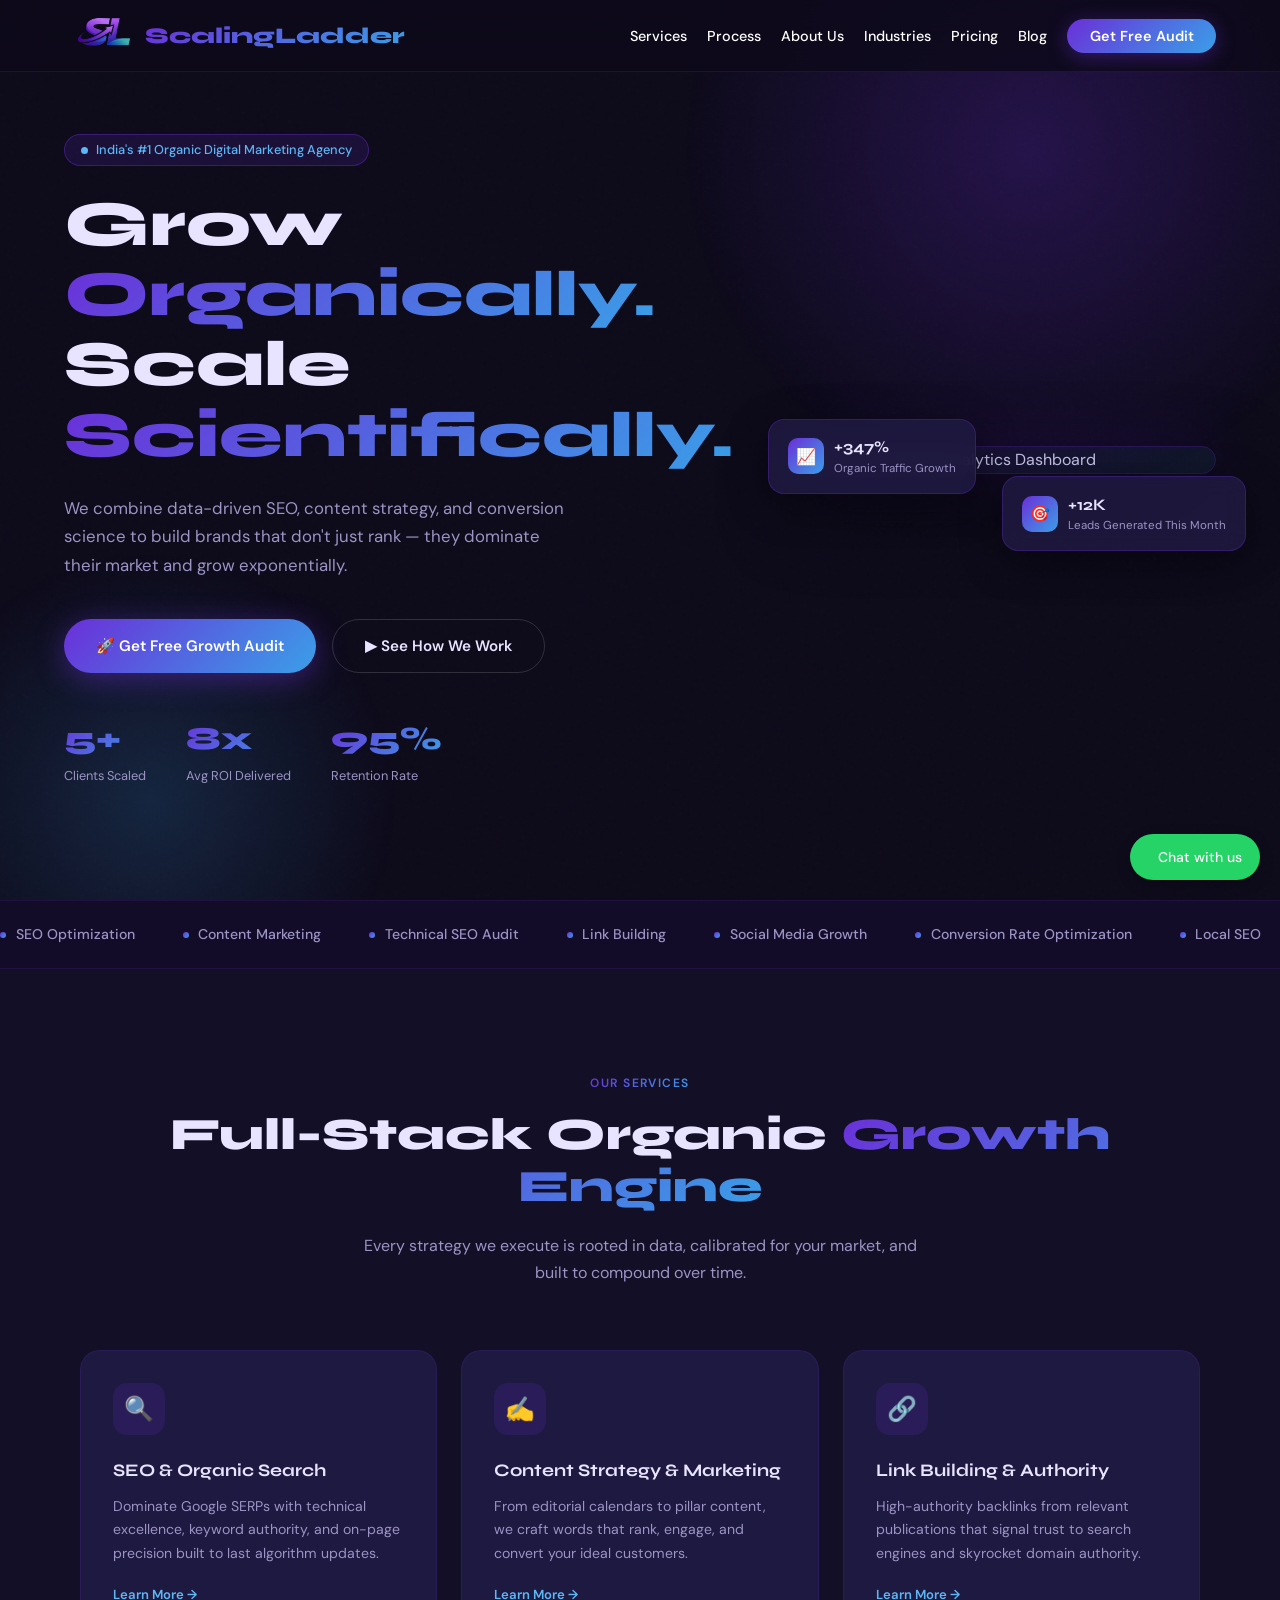
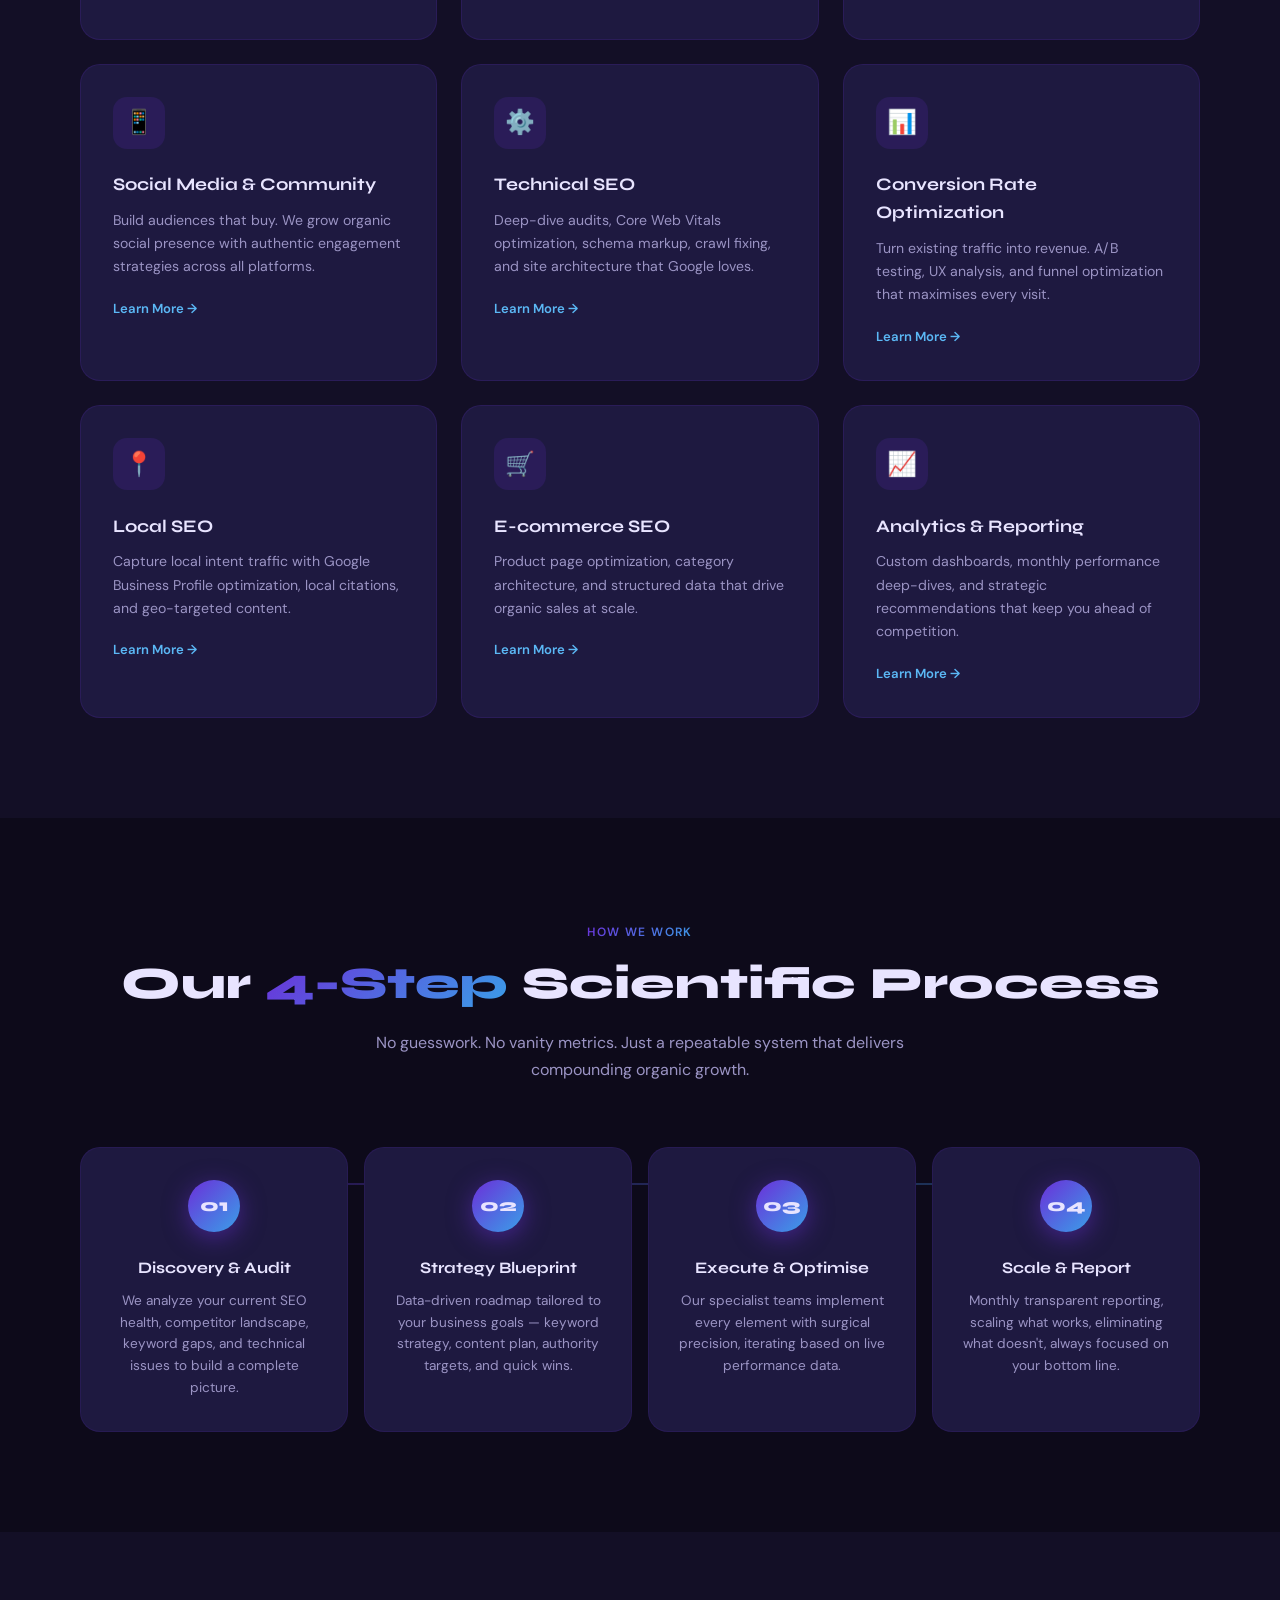
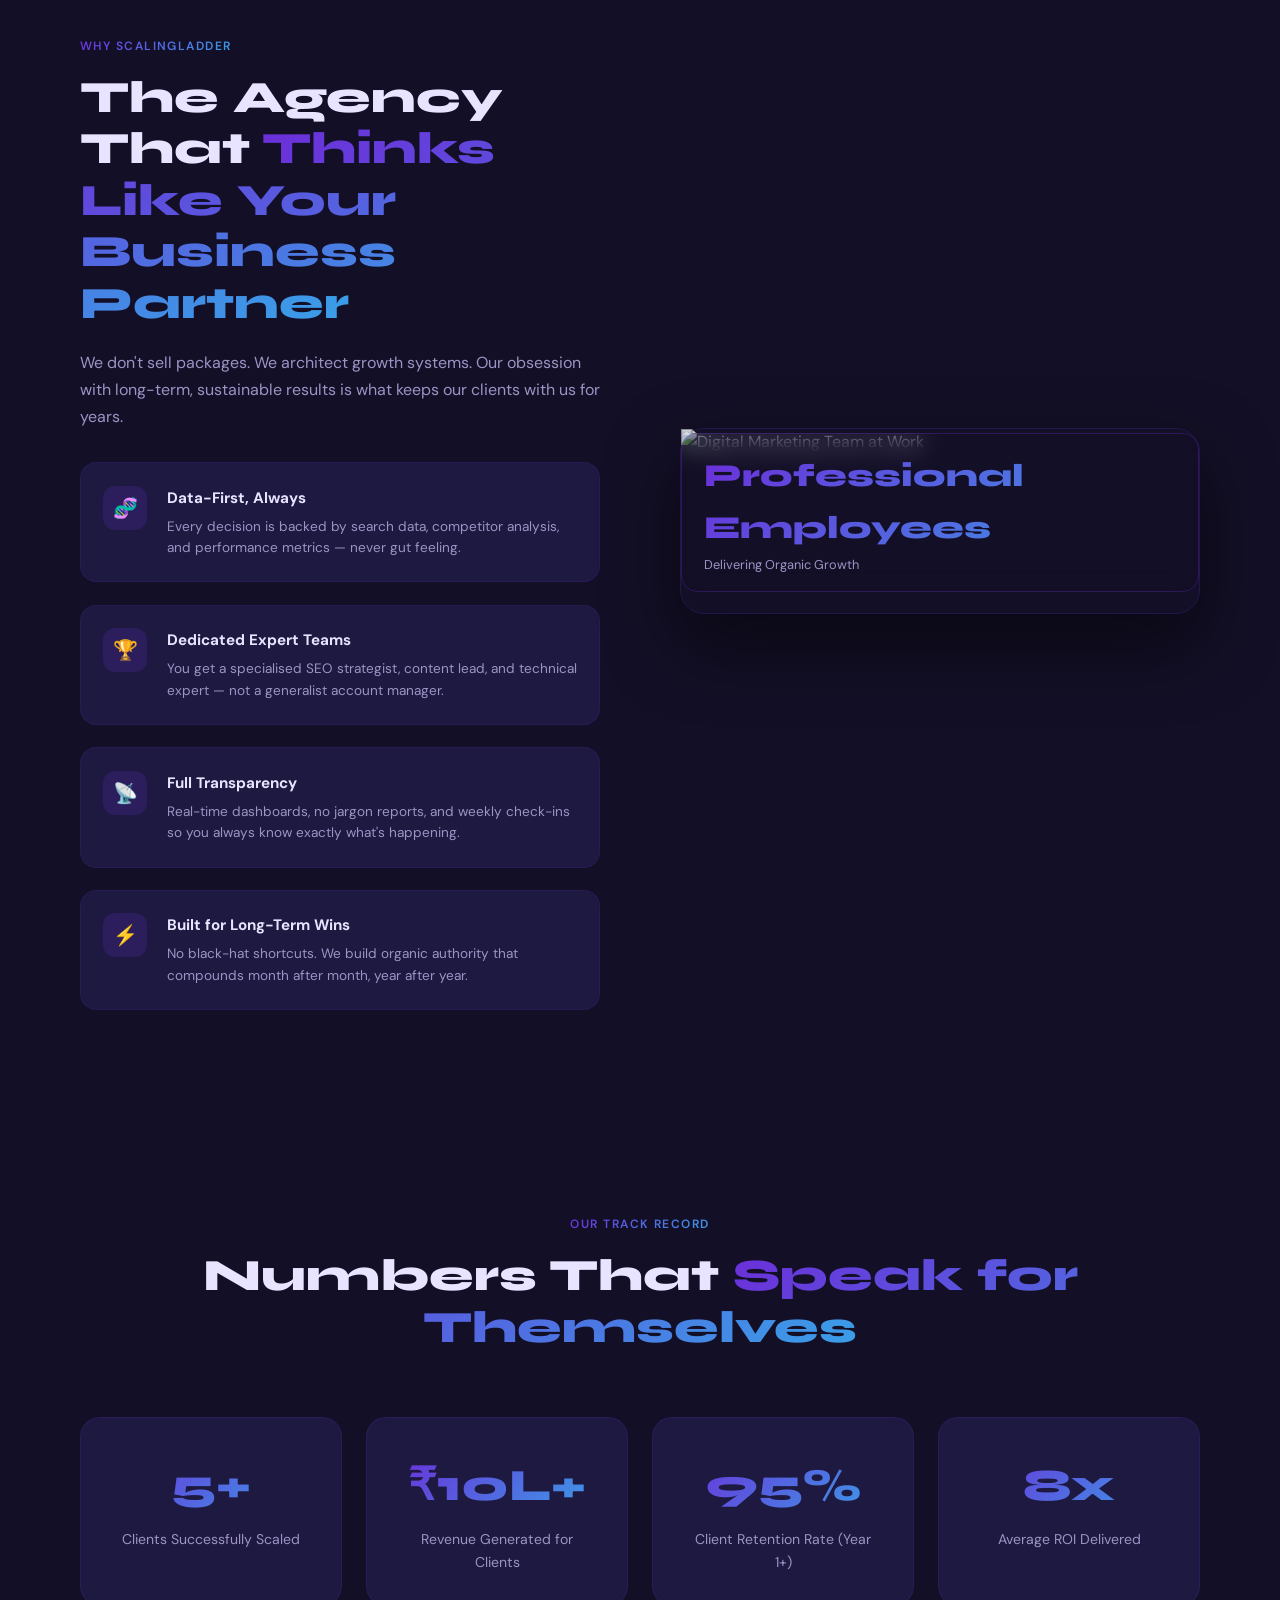
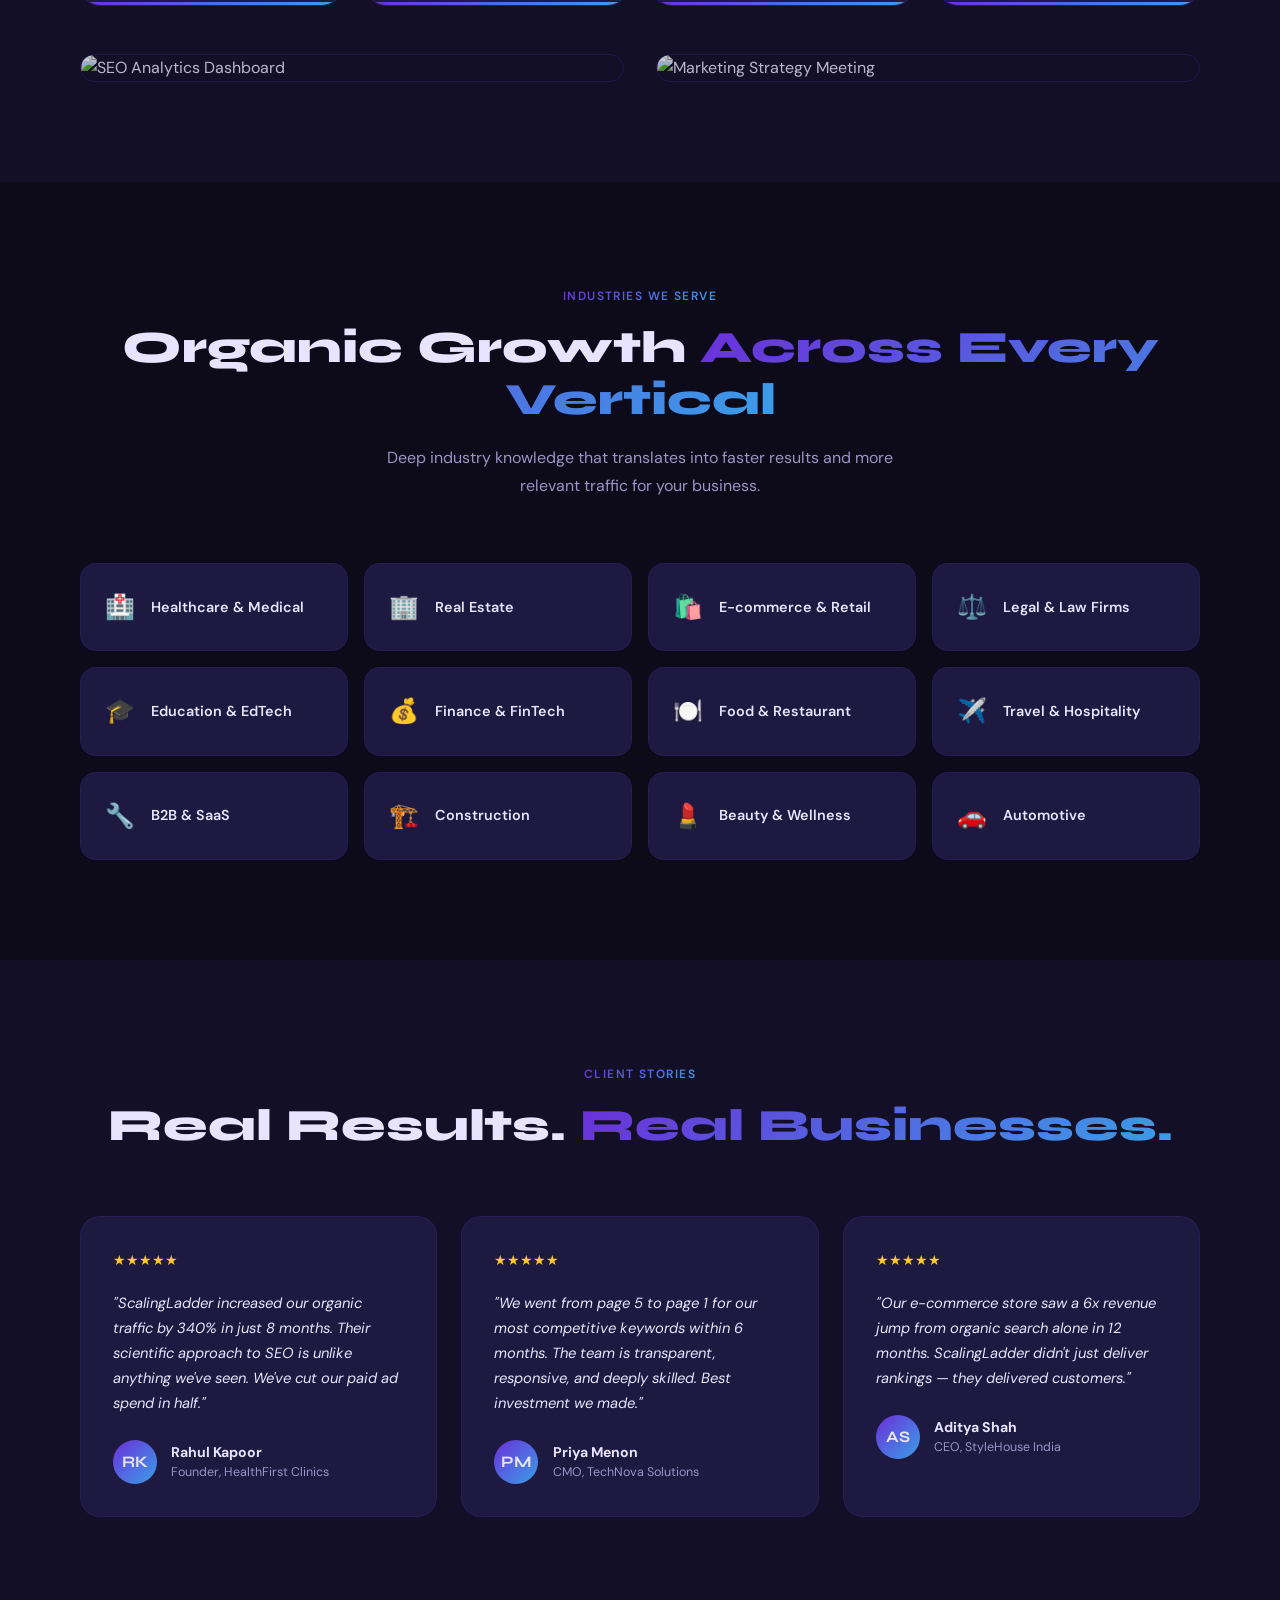
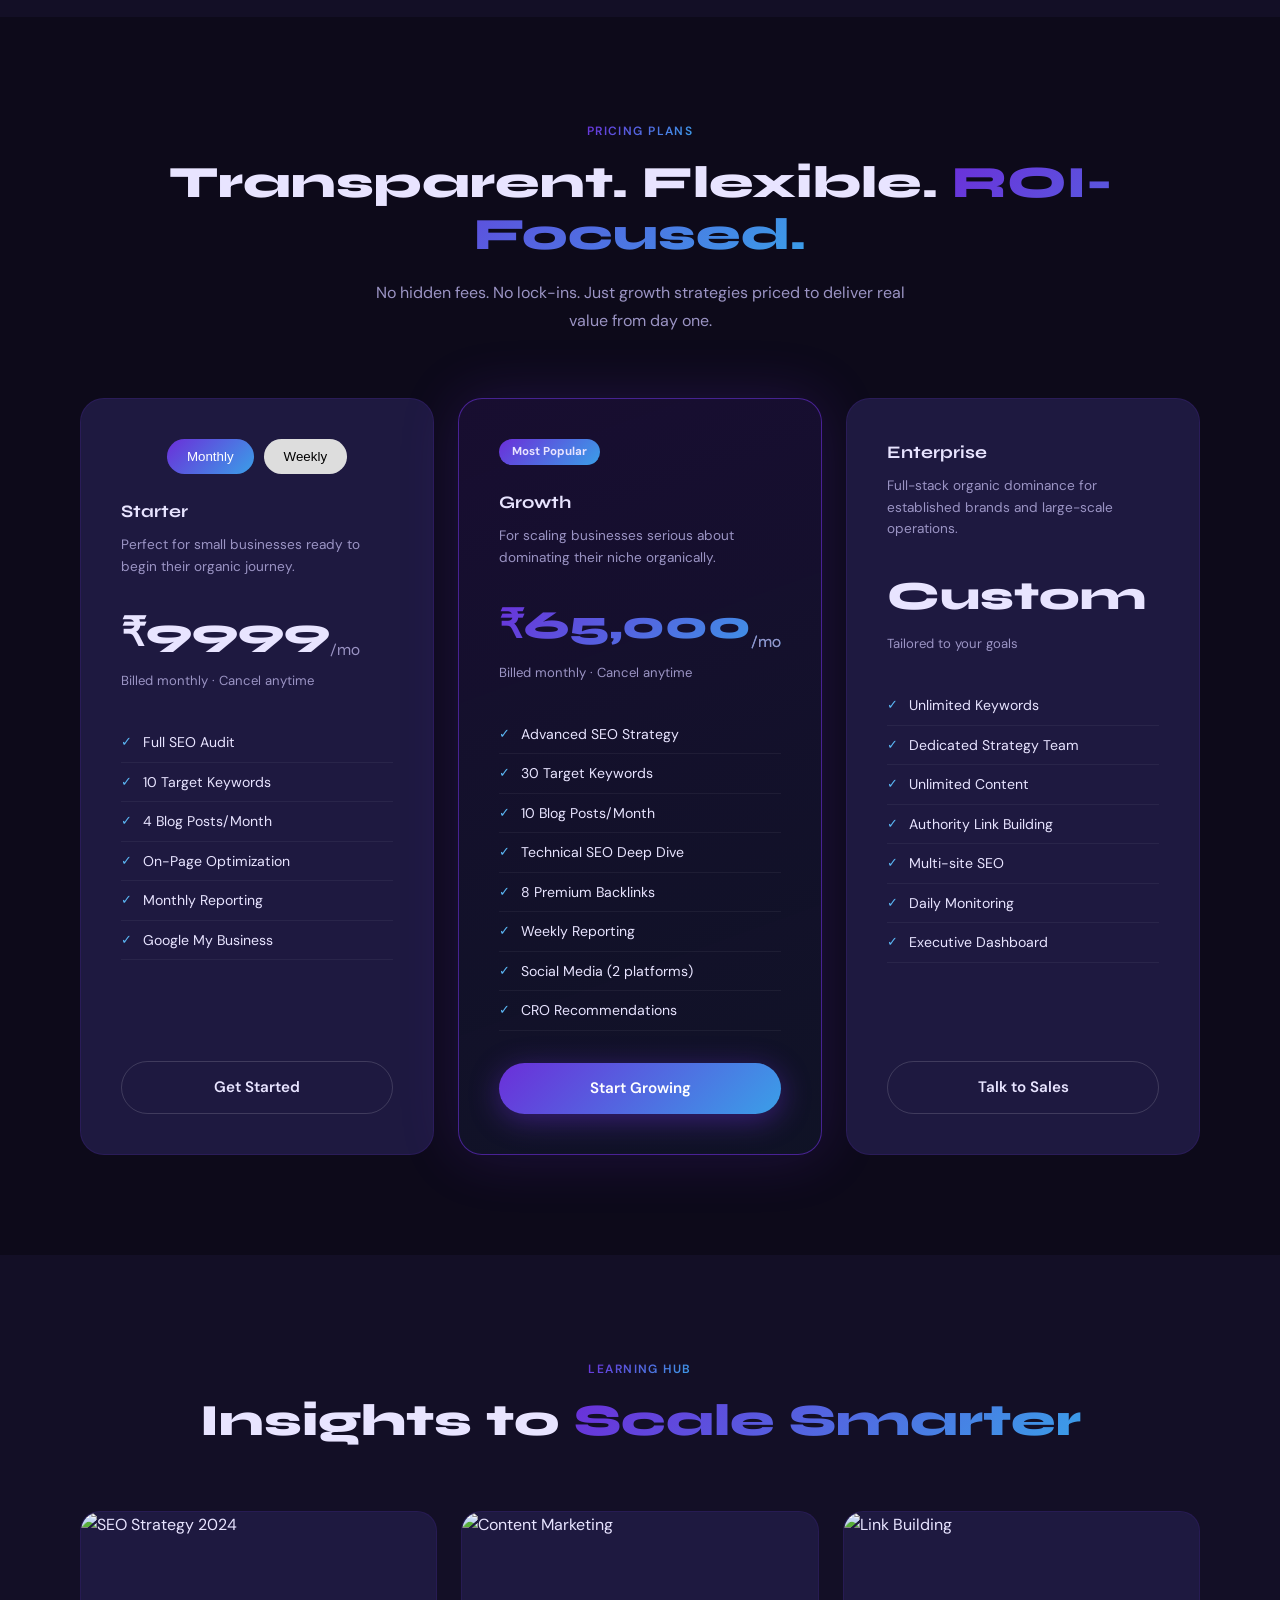
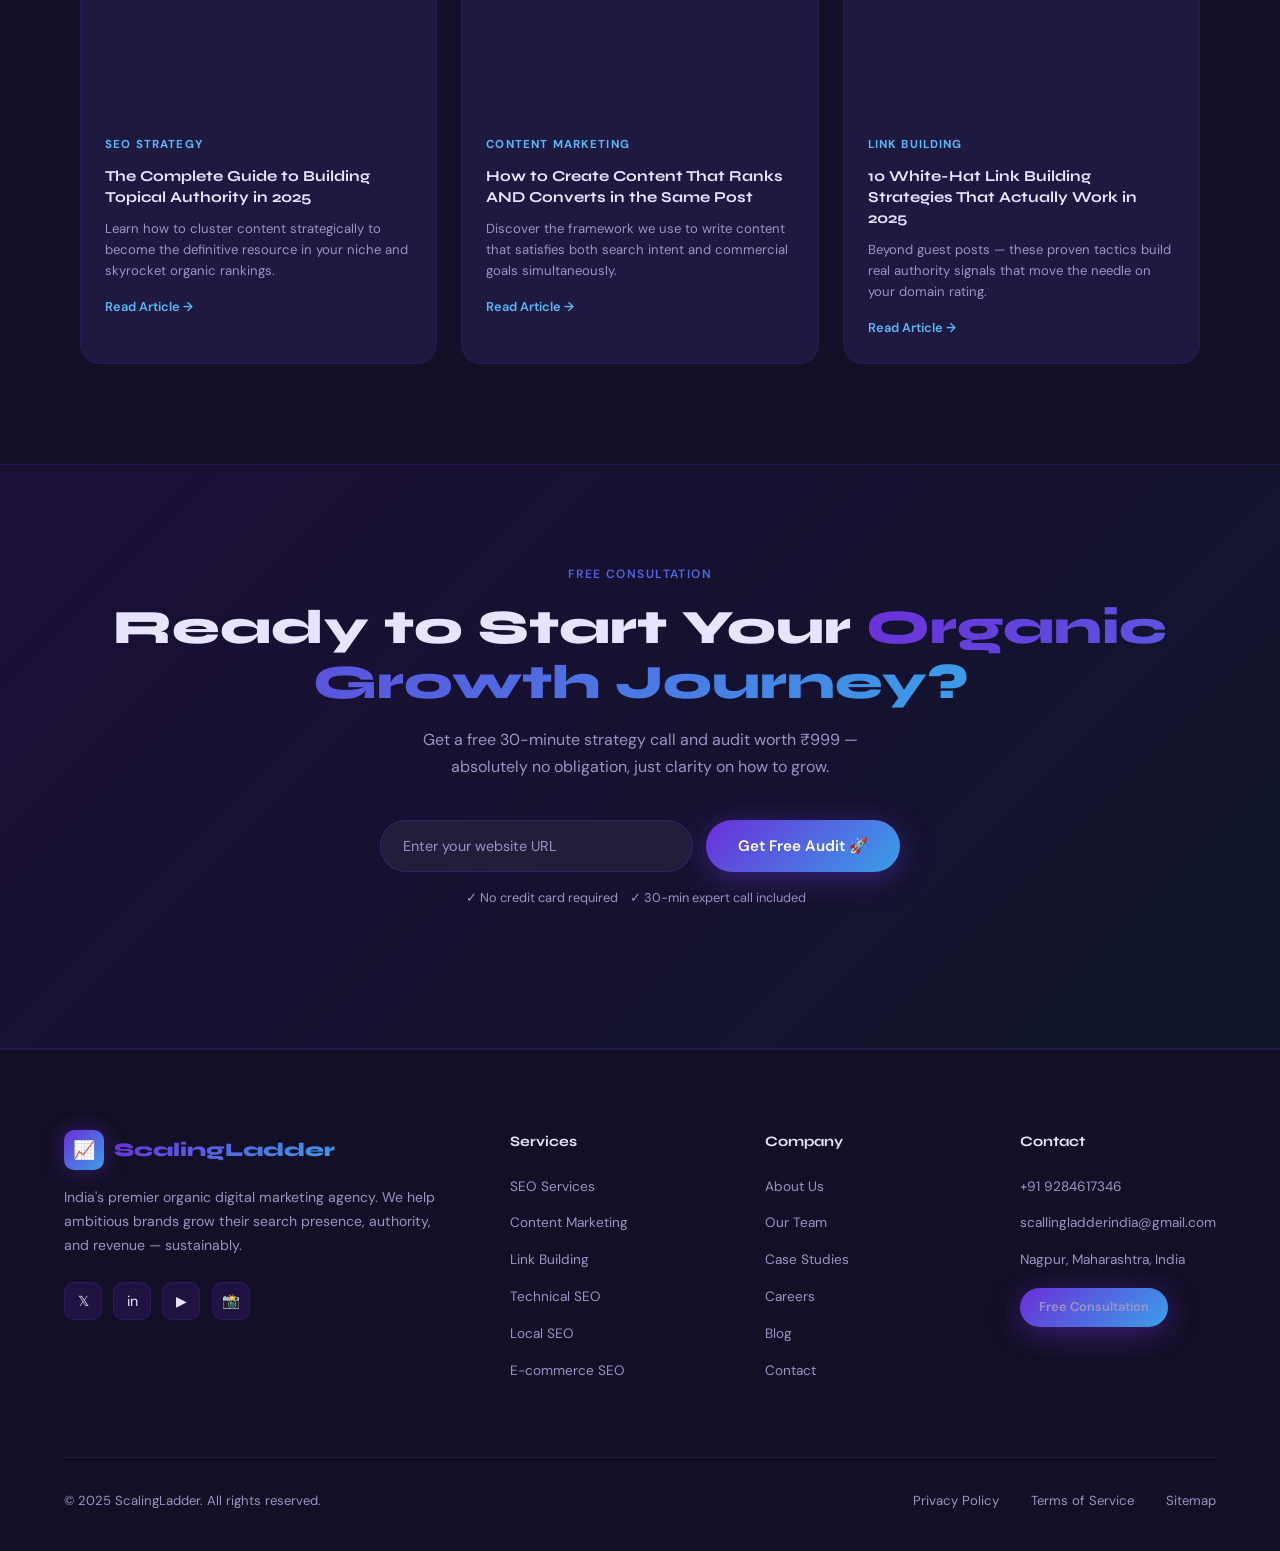
==== commit 2628847c: "Update print statement from 'Hello' to 'Goodbye'" ====
--- a/index.html
+++ b/index.html
@@ -13,7 +13,7 @@
 <nav>
   <a href="#" class="nav-logo">
     <div class="nav-logo-icon" >
-        <img src="/Source/img/NewShortLogo.png" alt="logo" srcset="covering the logo" loading="eager" style="width: 80px;">
+        <img src="Source/img/NewShortLogo.png" alt="logo" srcset="covering the logo" loading="eager" style="width: 80px;">
     </div>
     <span class="nav-logo-text">ScalingLadder</span>
   </a>
@@ -618,4 +618,4 @@
 </script>
 <script src="/priceScript.js" crossorigin="anonymous"></script>
 </body>
-</html>+</html>
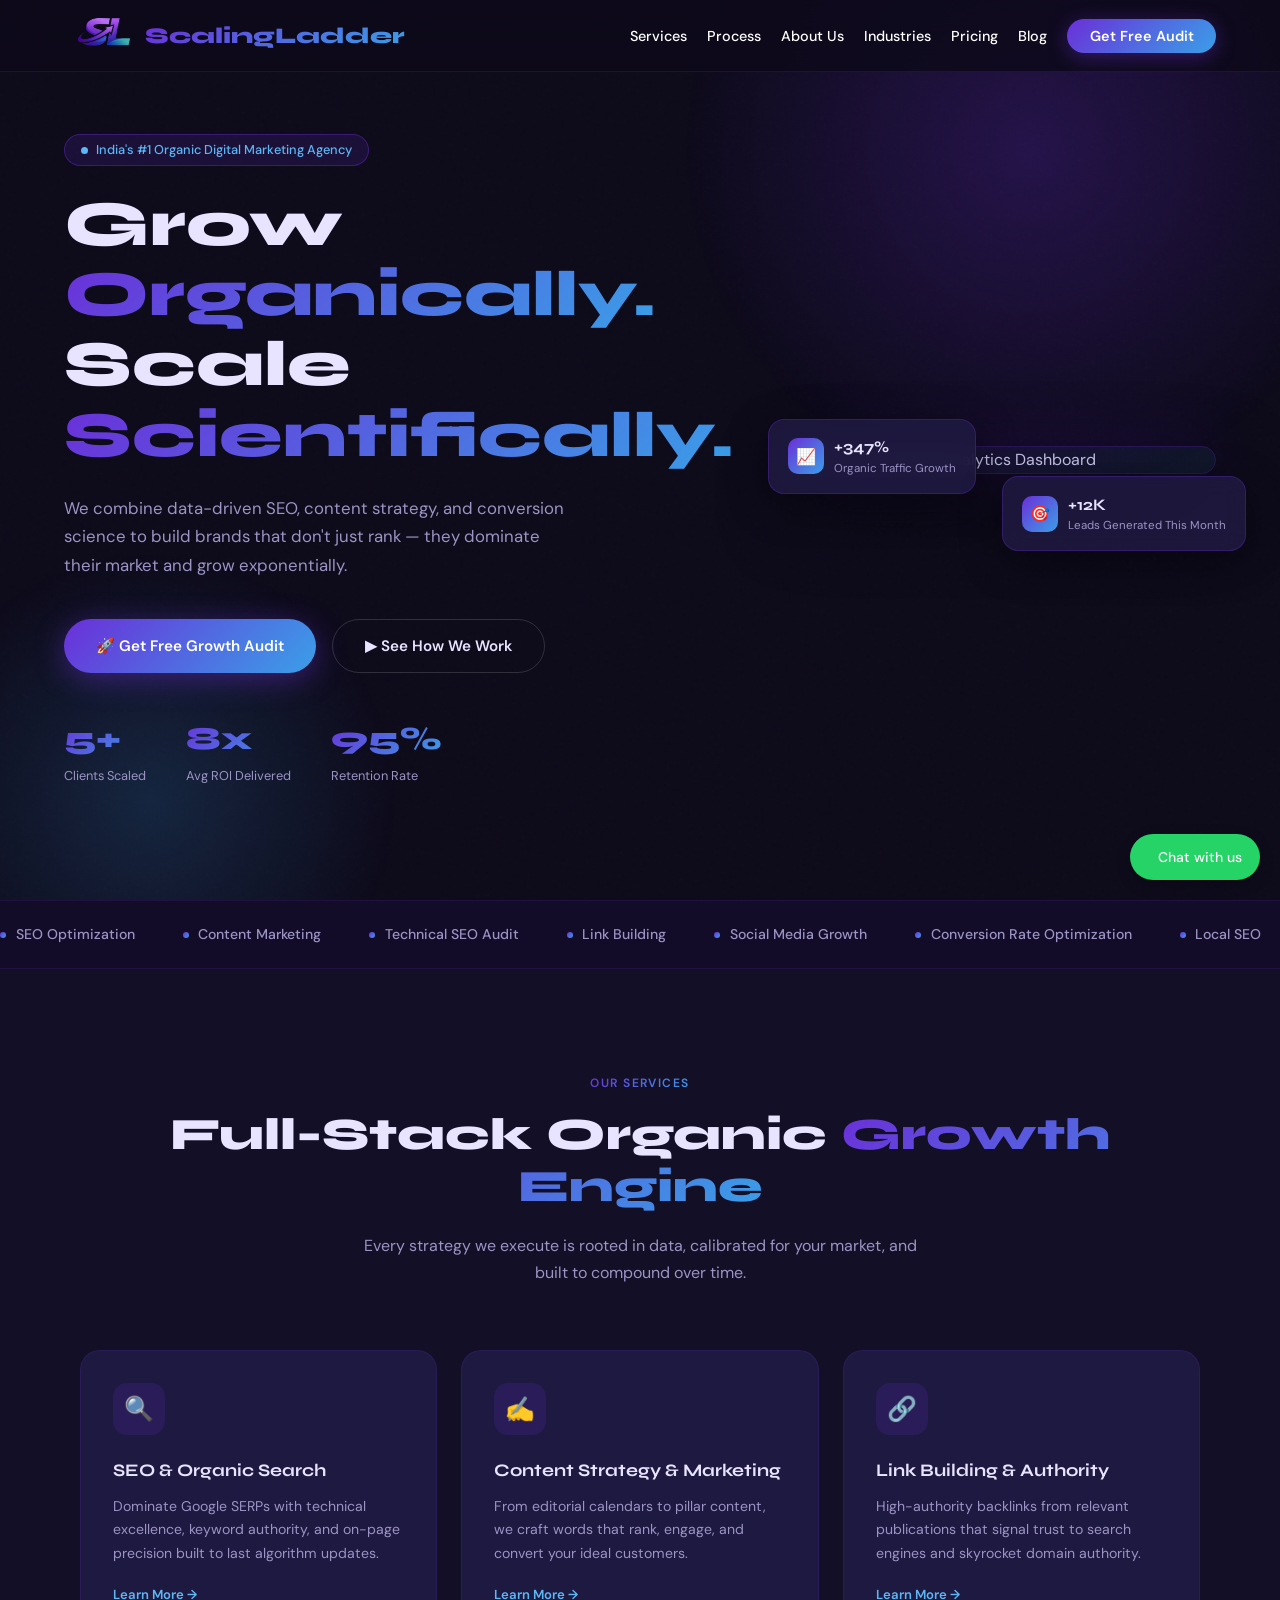
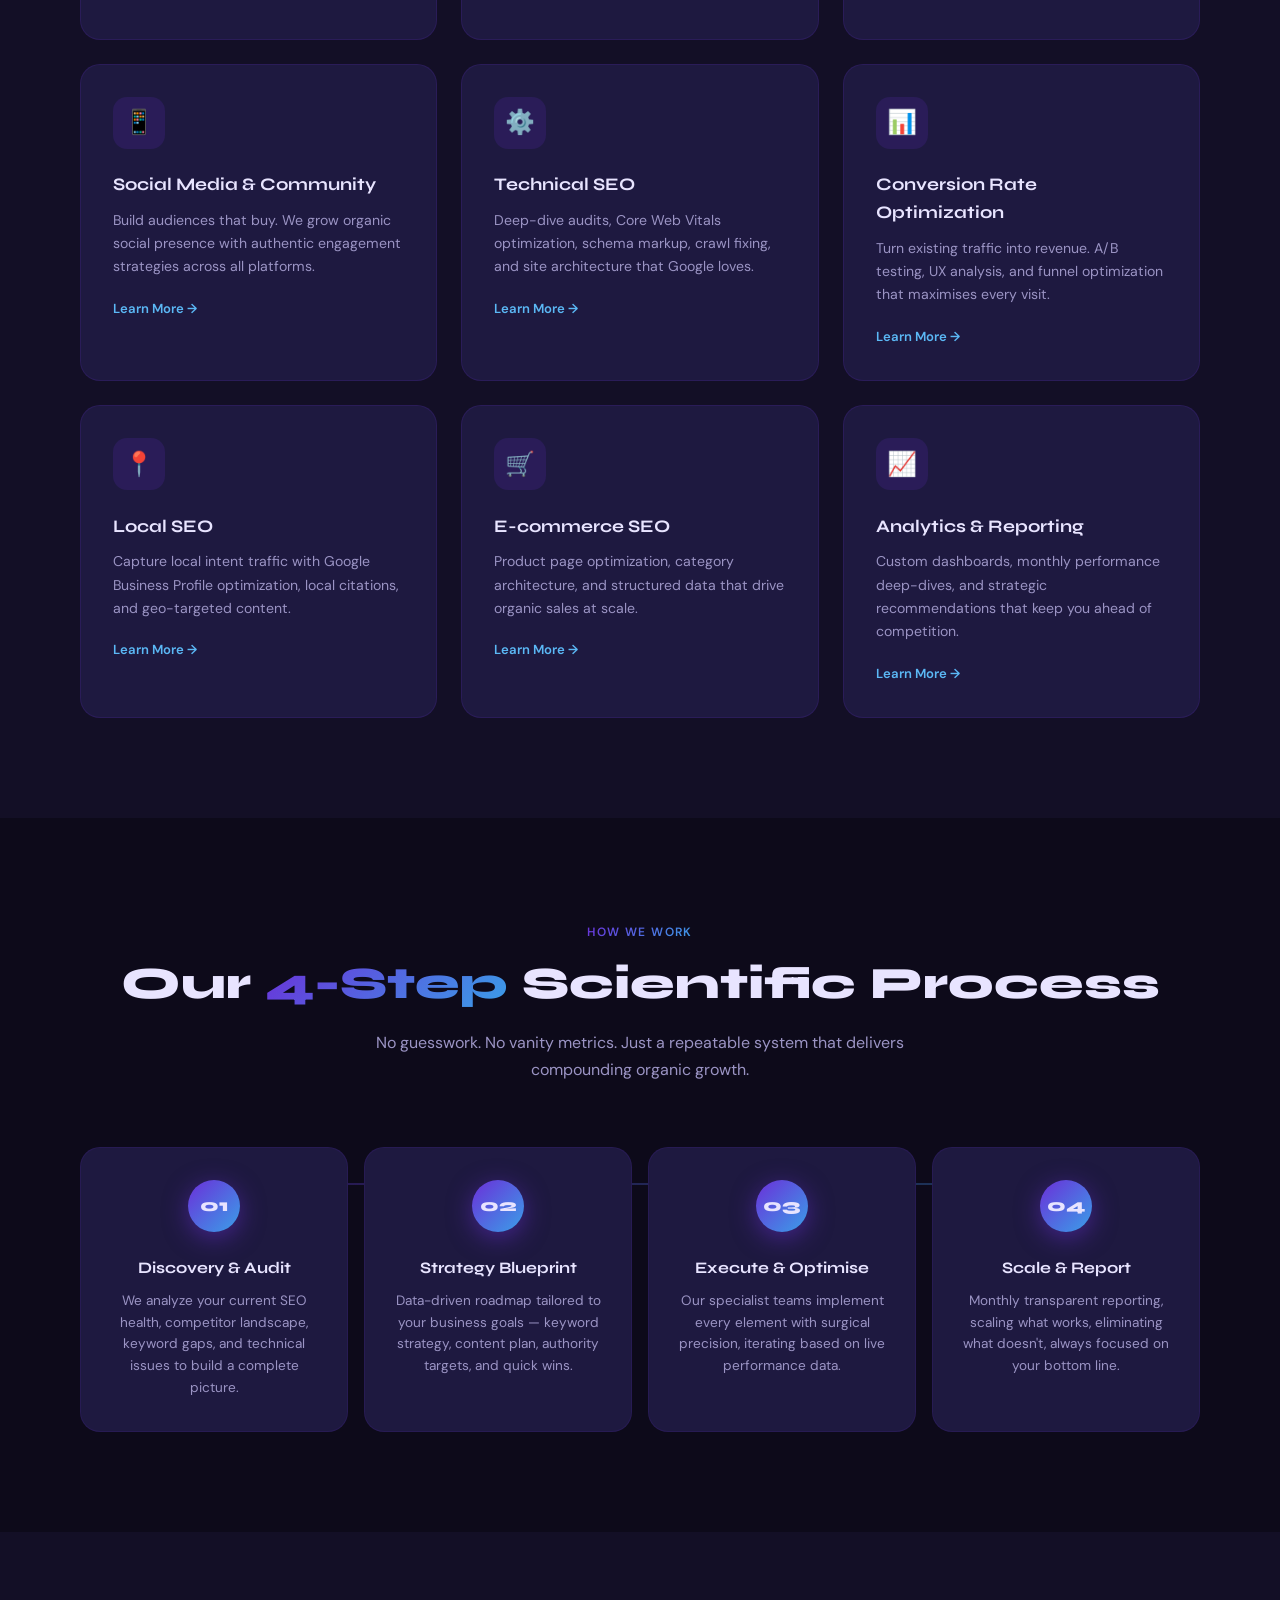
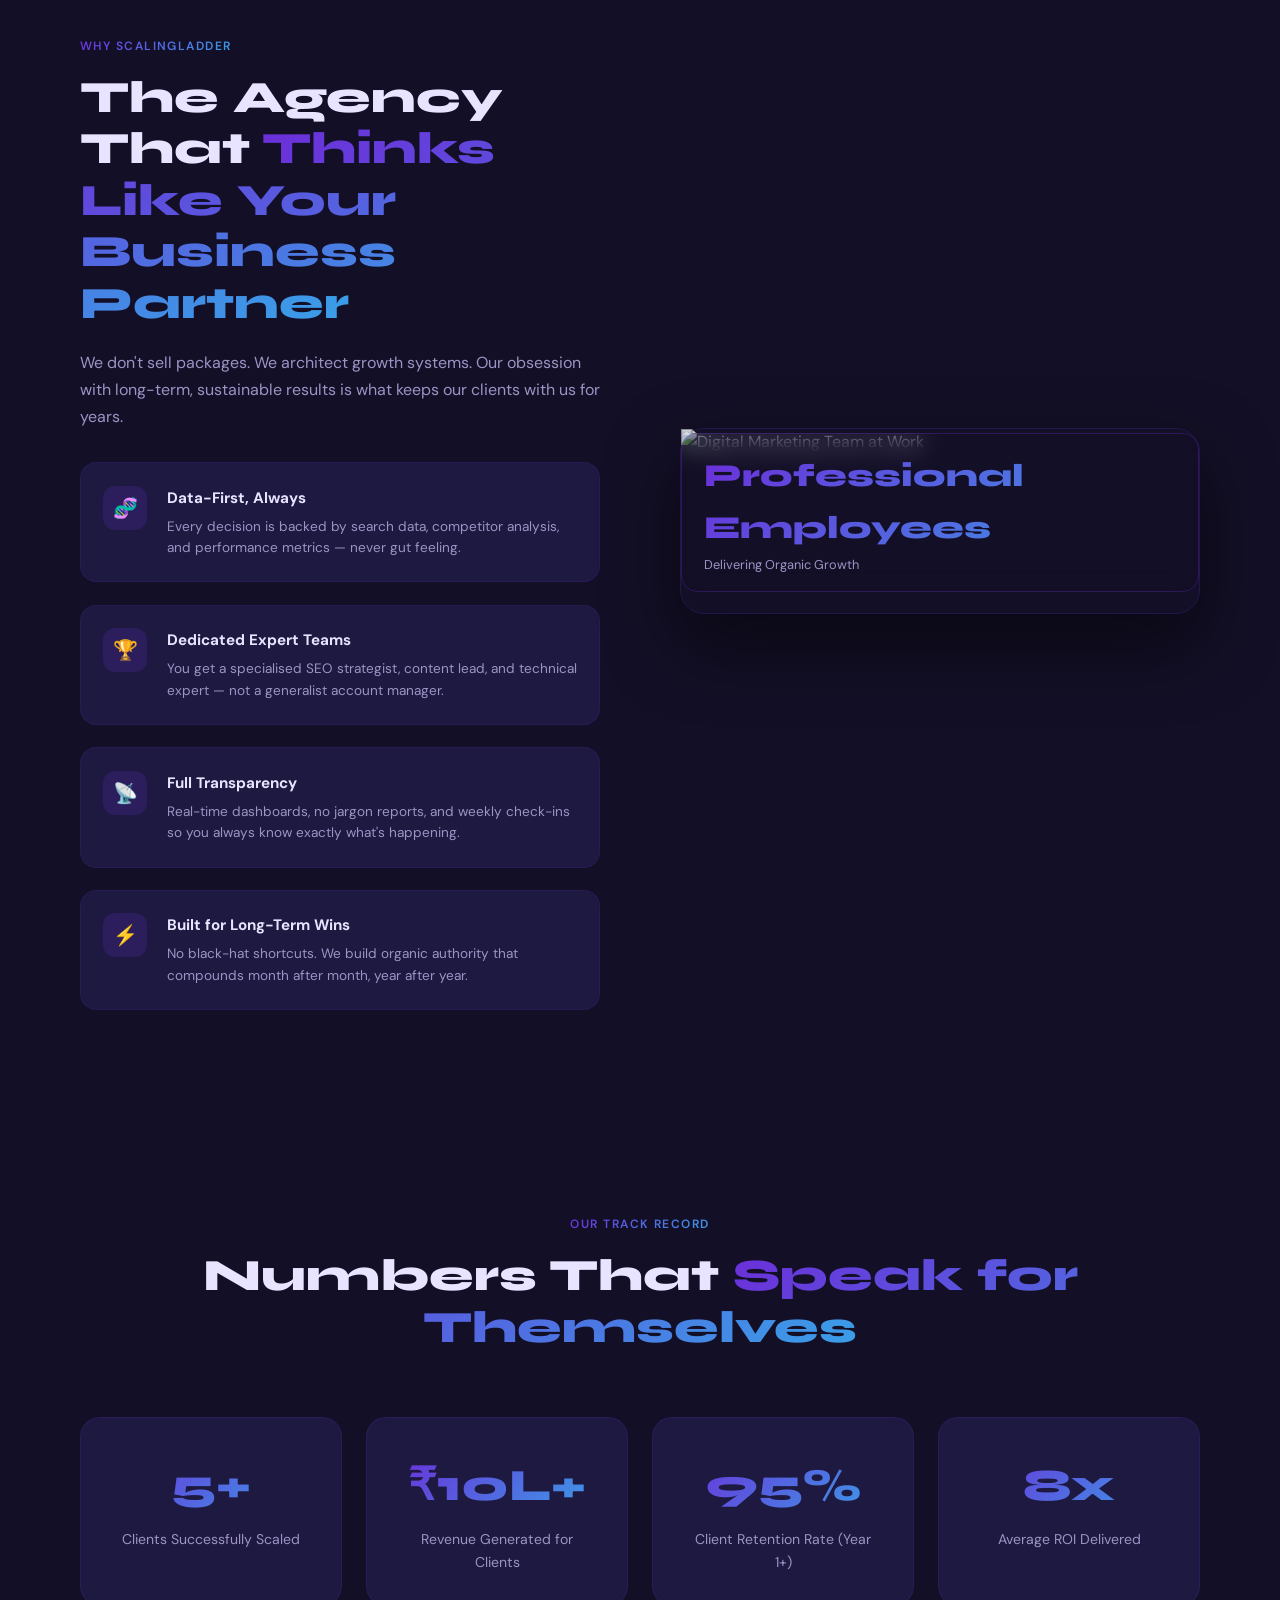
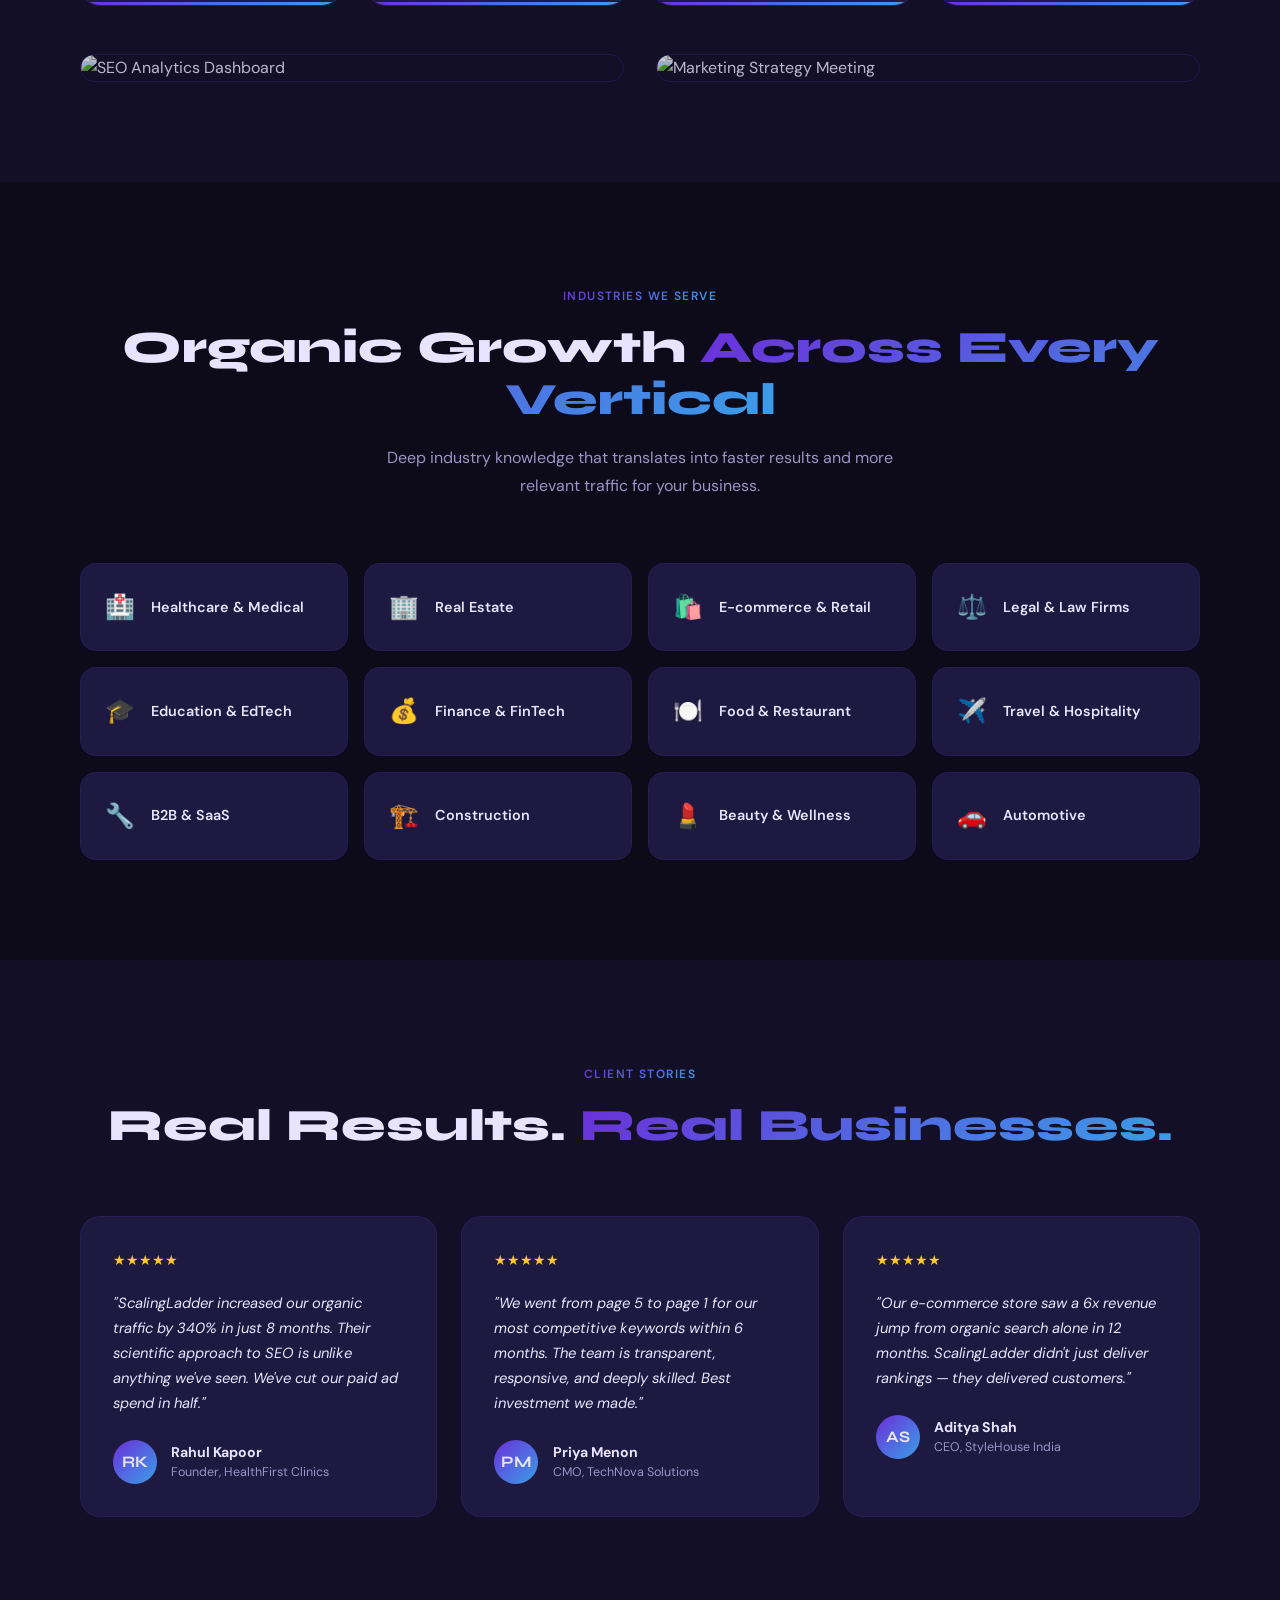
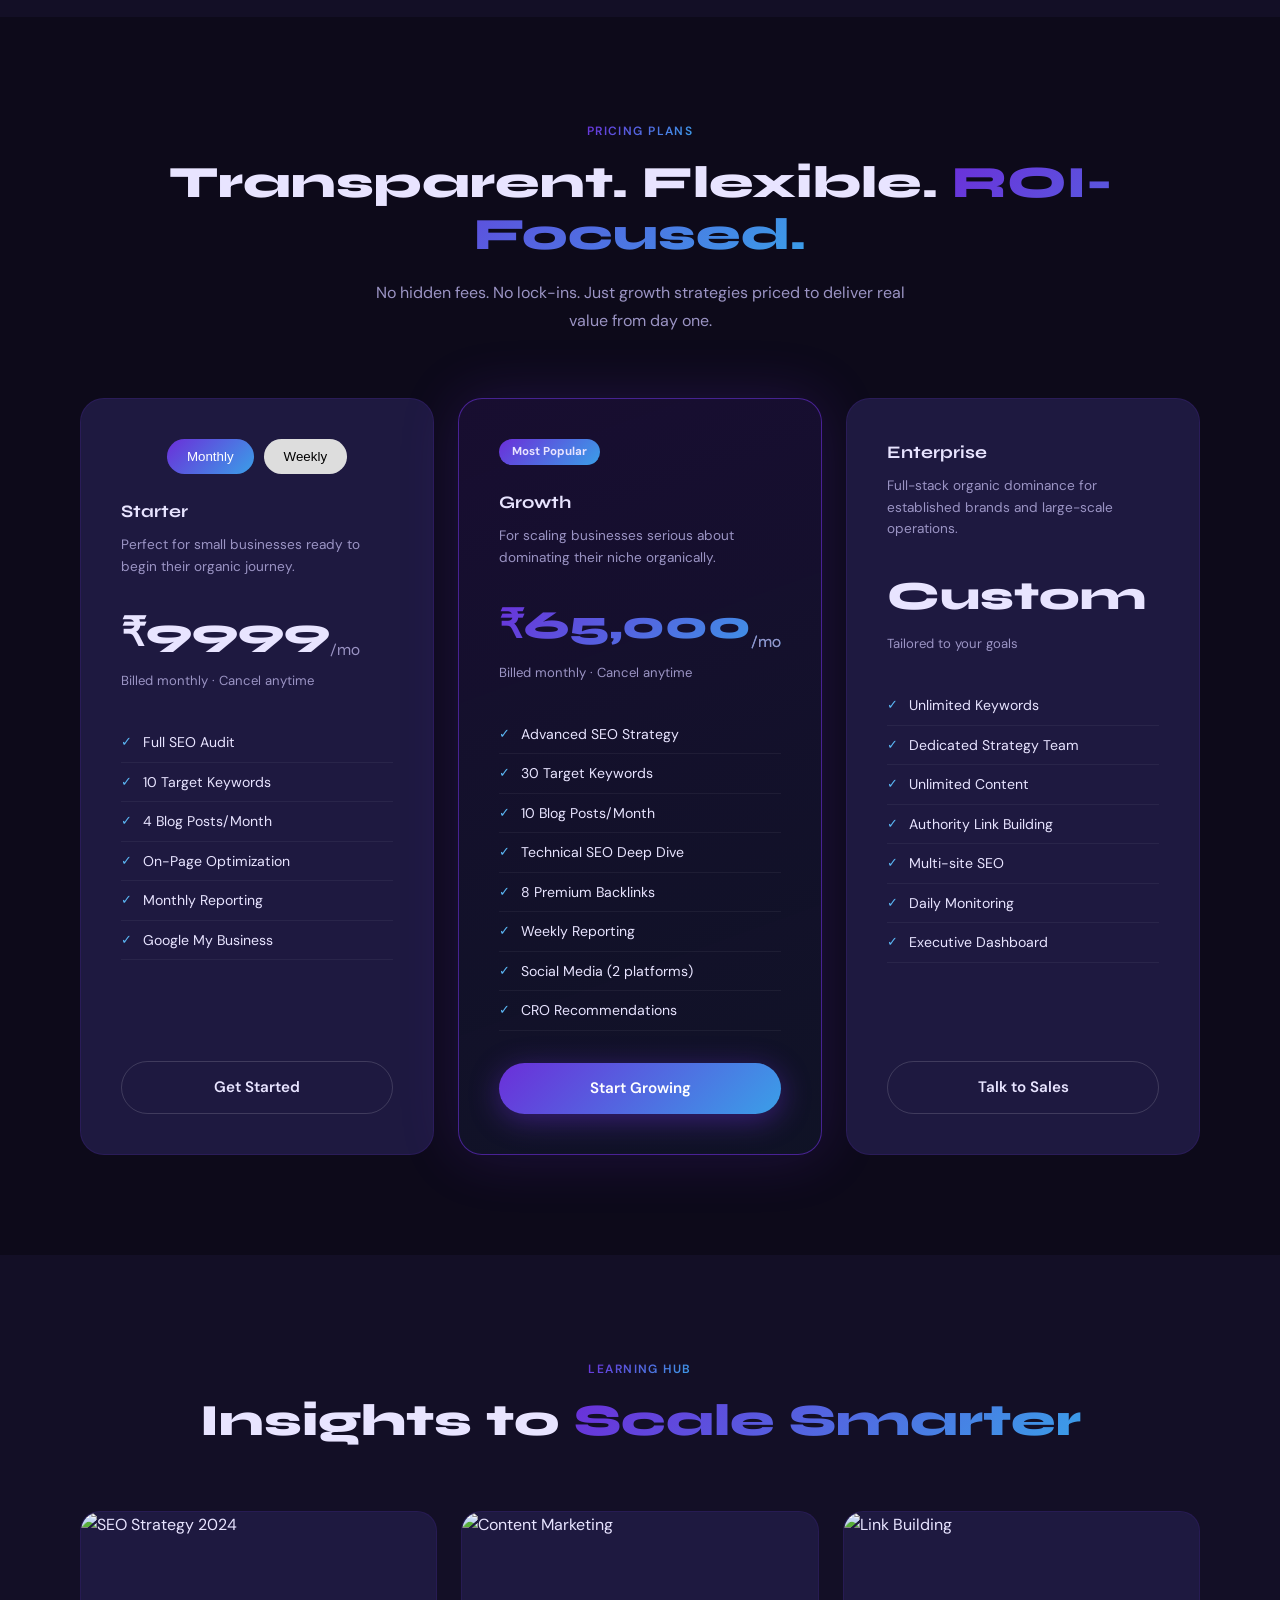
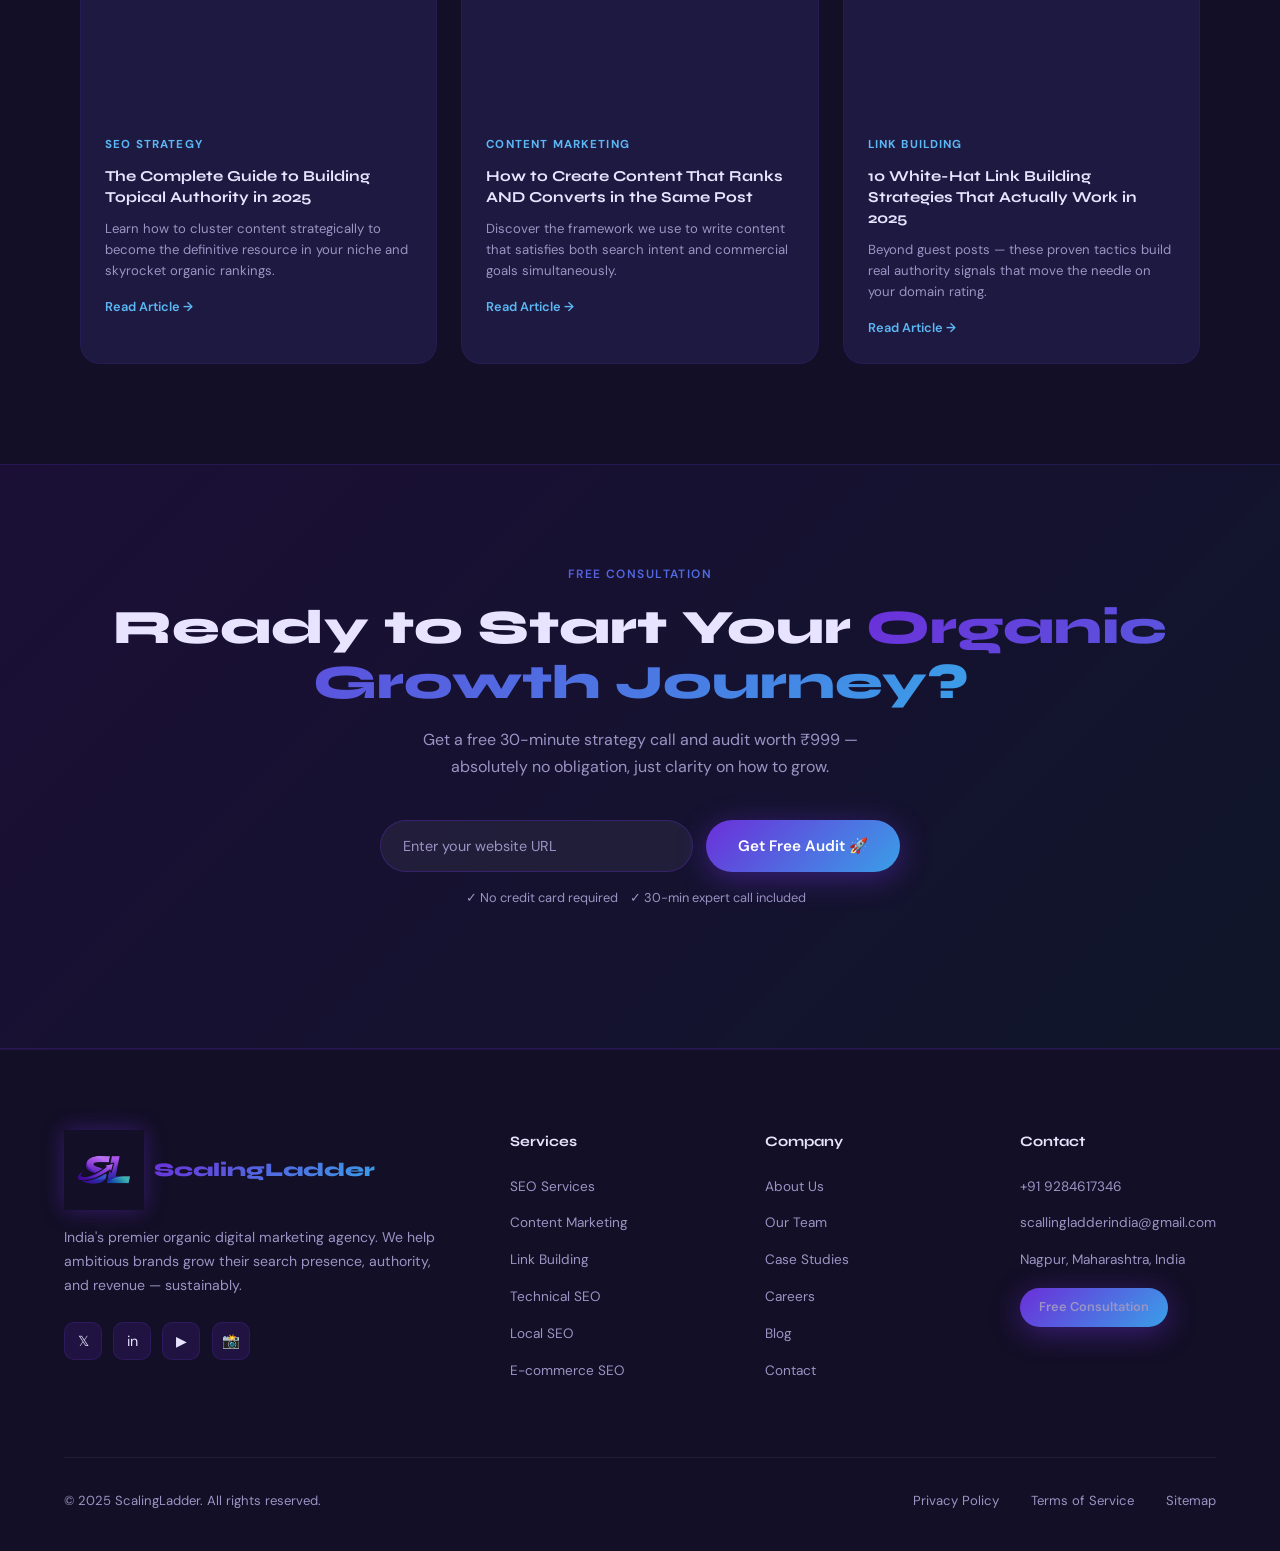
==== commit 46317965: "Update print statement from 'Hello' to 'Goodbye'" ====
--- a/index.html
+++ b/index.html
@@ -35,7 +35,7 @@
     </ul>
     </li>
     <li><a href="#process">Process</a></li>
-    <li><a href="/aboutUs.html">About Us</a></li>
+    <li><a href="/ScalingLadderIndia/aboutUs.html">About Us</a></li>
     <li><a href="#industries">Industries</a></li>
     <li><a href="#pricing">Pricing</a></li>
     <li><a href="#blog">Blog</a></li>
@@ -504,7 +504,7 @@
   <div class="footer-grid">
     <div class="footer-brand">
       <div style="display:flex;align-items:center;gap:10px;margin-bottom:0.5rem;">
-        <div style="width:40px;height:40px;background:var(--grad);border-radius:10px;display:flex;align-items:center;justify-content:center;font-size:18px;box-shadow:0 0 20px rgba(107,47,217,0.4);">📈</div>
+        <div style="display:flex;align-items:center;justify-content:center;font-size:18px;box-shadow:0 0 20px rgba(107,47,217,0.4);"> <img src="Source/img/NewShortLogo.png" alt="logo" srcset="covering the logo" loading="eager" style="width: 80px;"></div>
         <span style="font-family:'Syne',sans-serif;font-weight:800;font-size:1.2rem;background:var(--grad);-webkit-background-clip:text;-webkit-text-fill-color:transparent;background-clip:text;">ScalingLadder</span>
       </div>
       <p>India's premier organic digital marketing agency. We help ambitious brands grow their search presence, authority, and revenue — sustainably.</p>
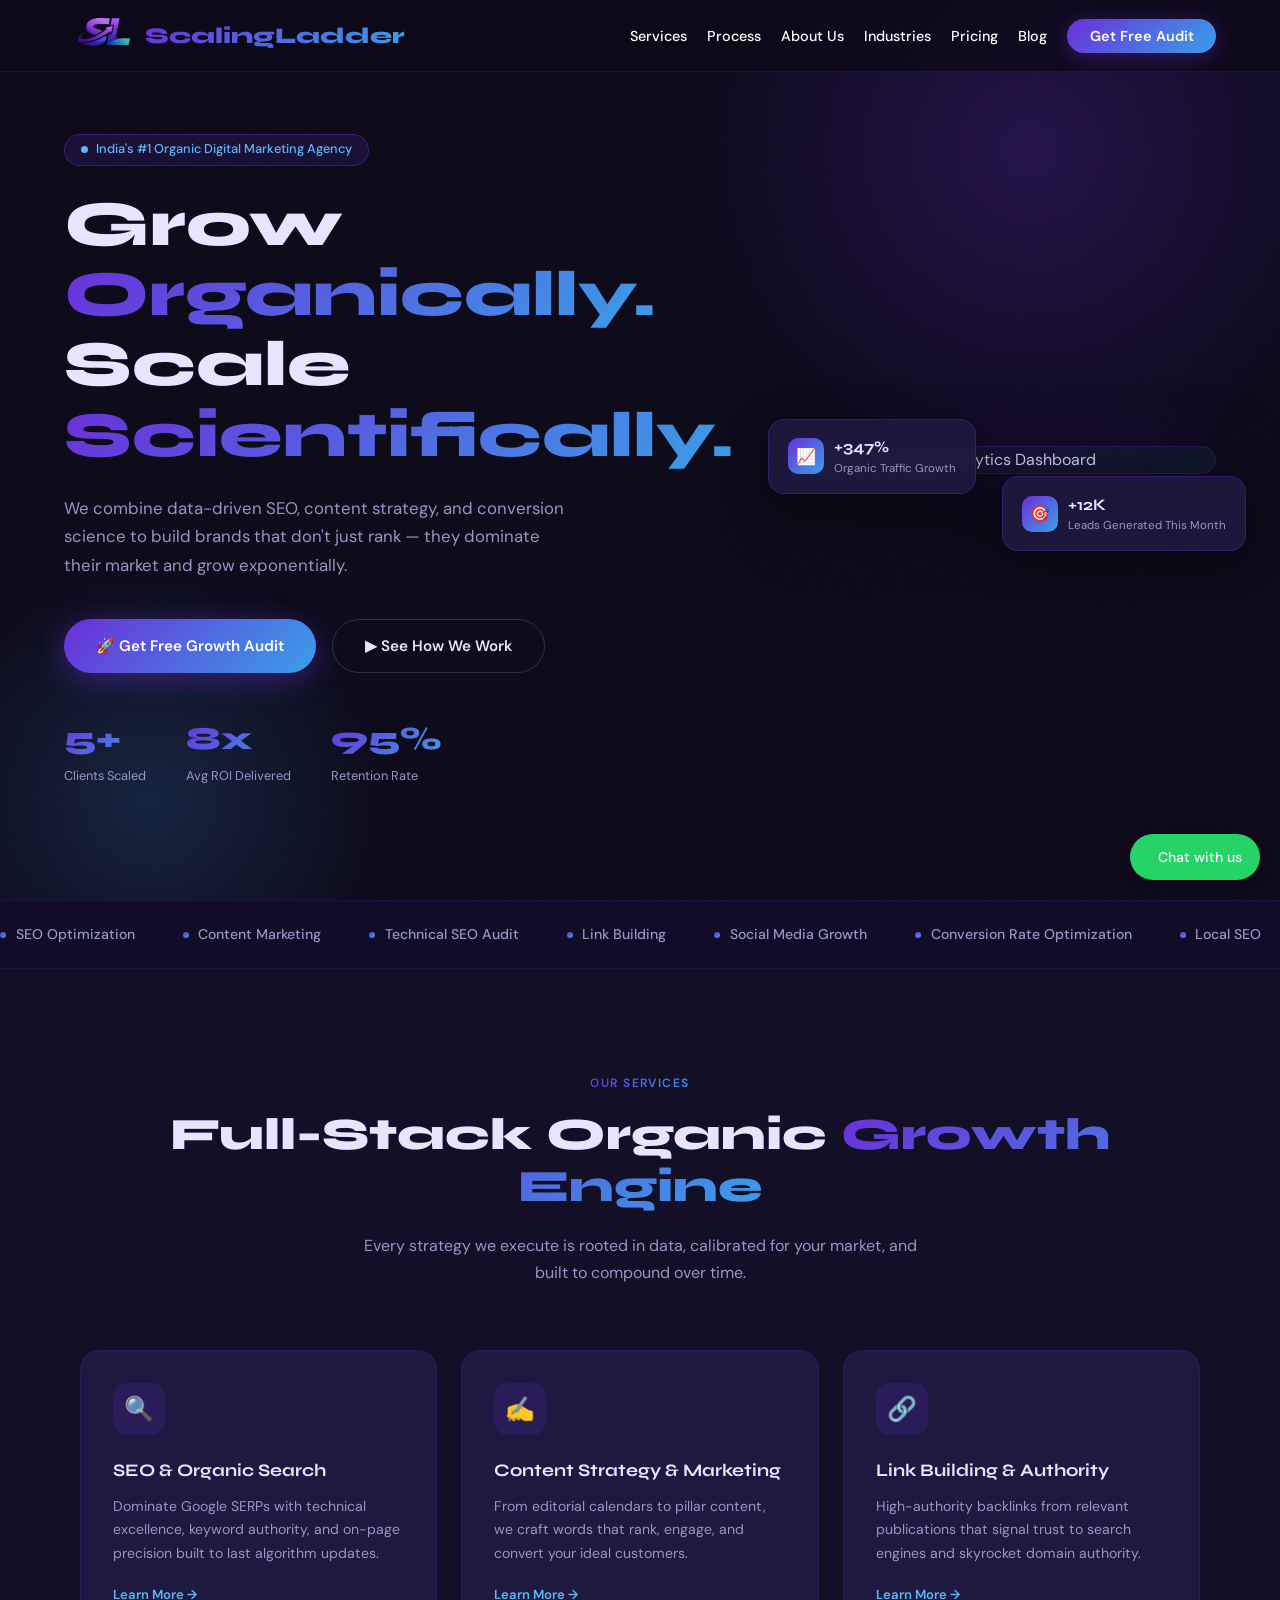
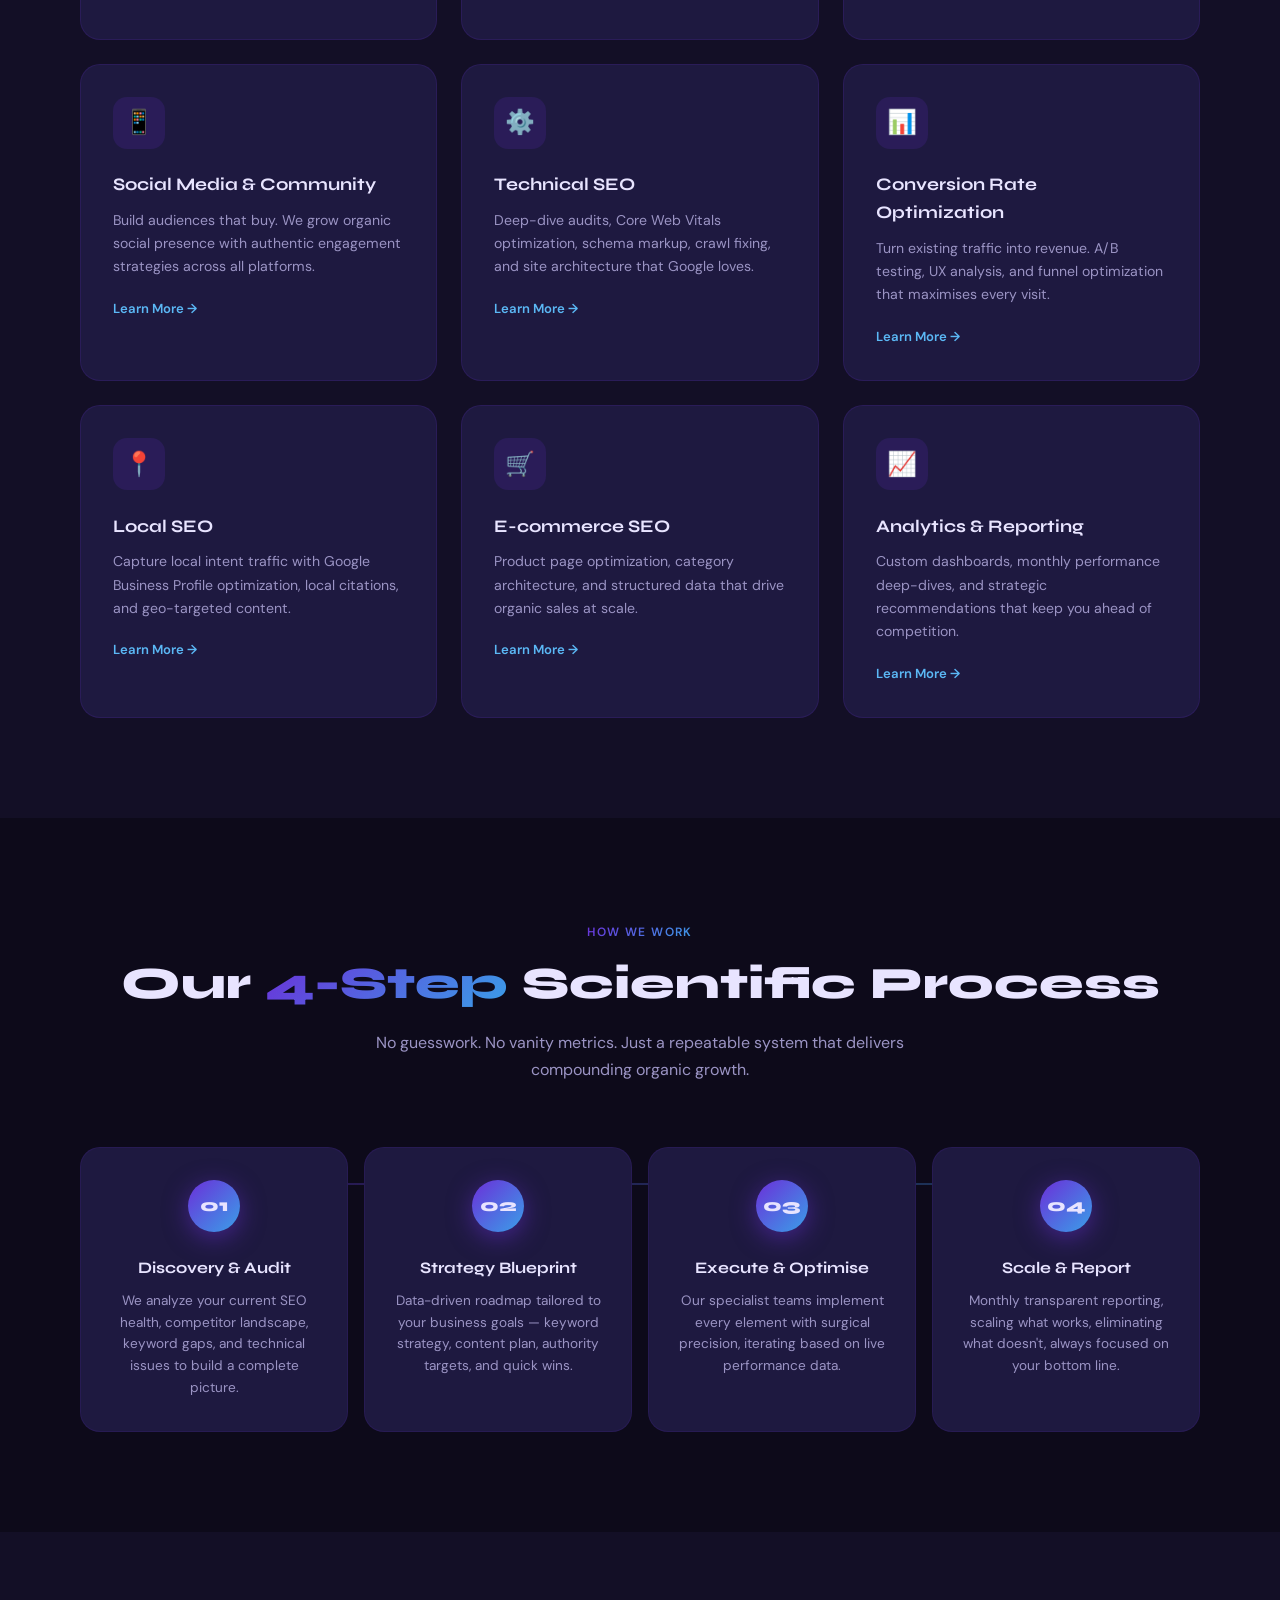
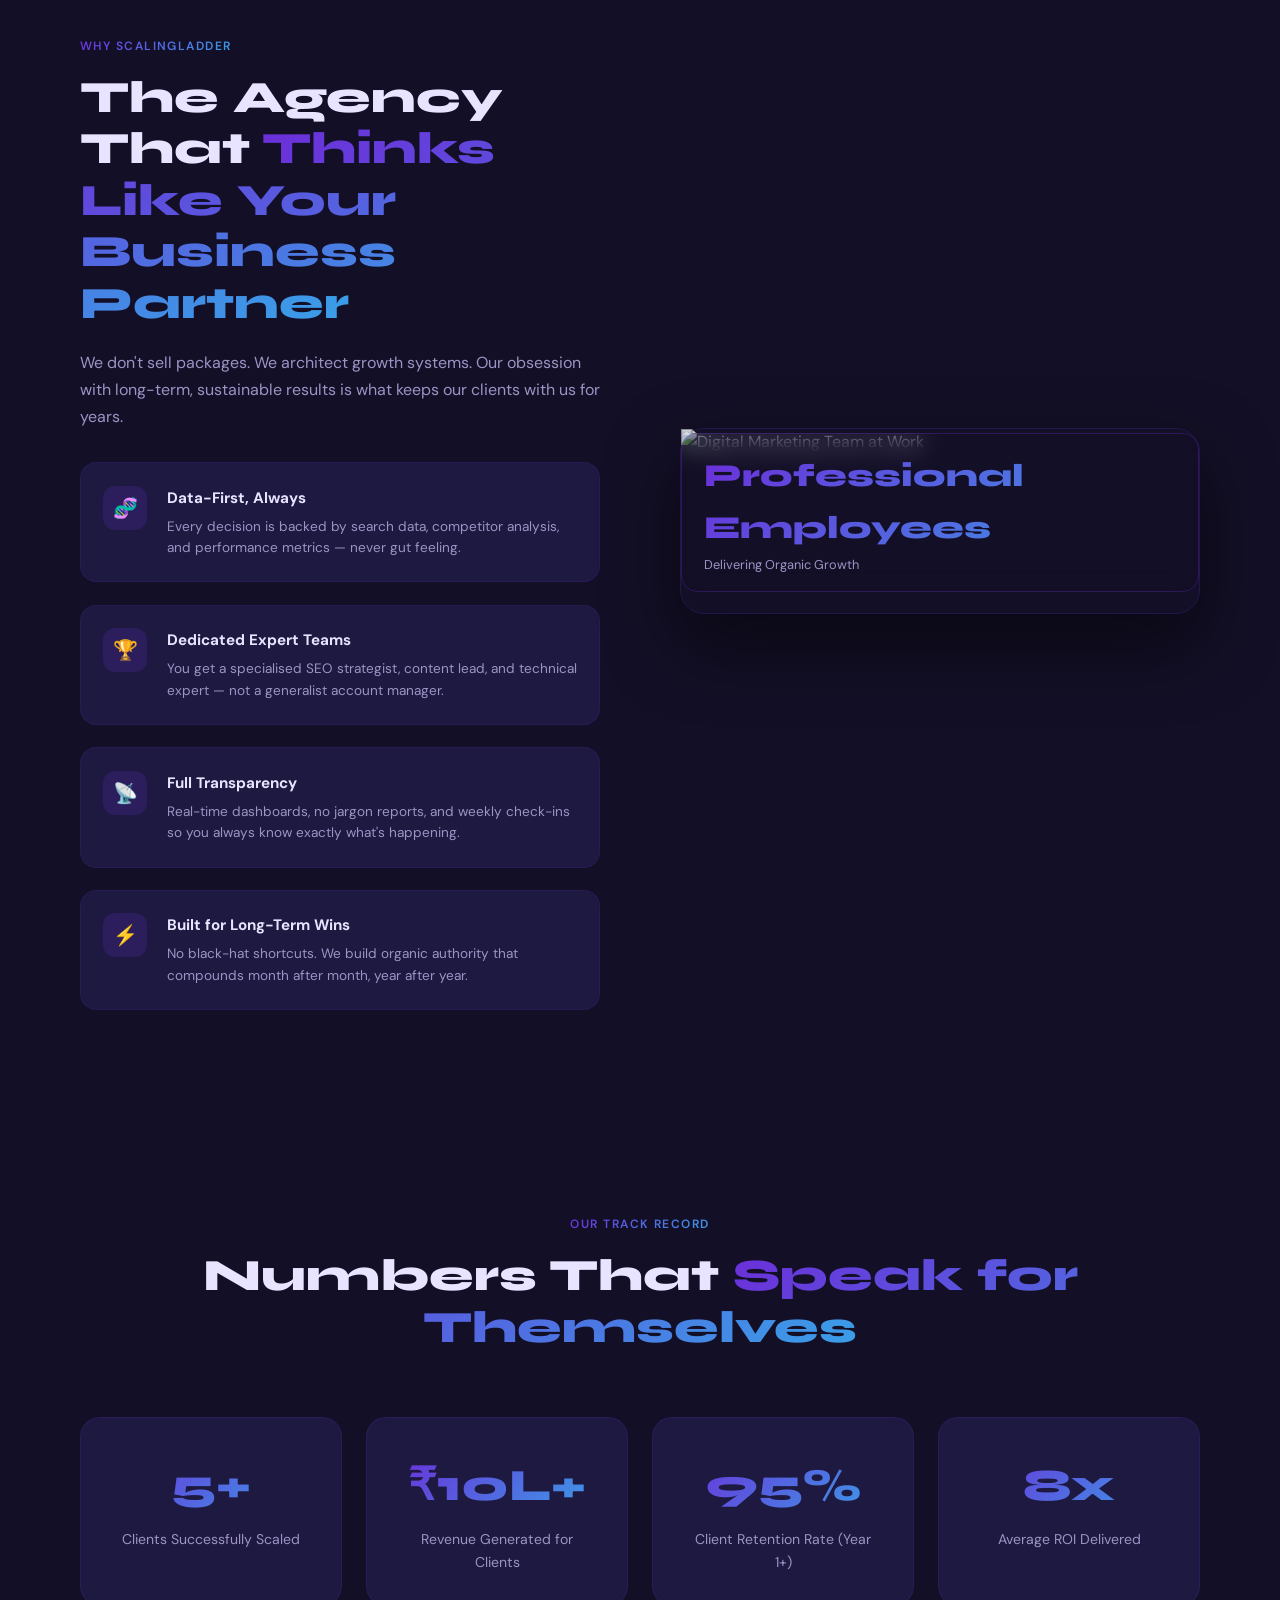
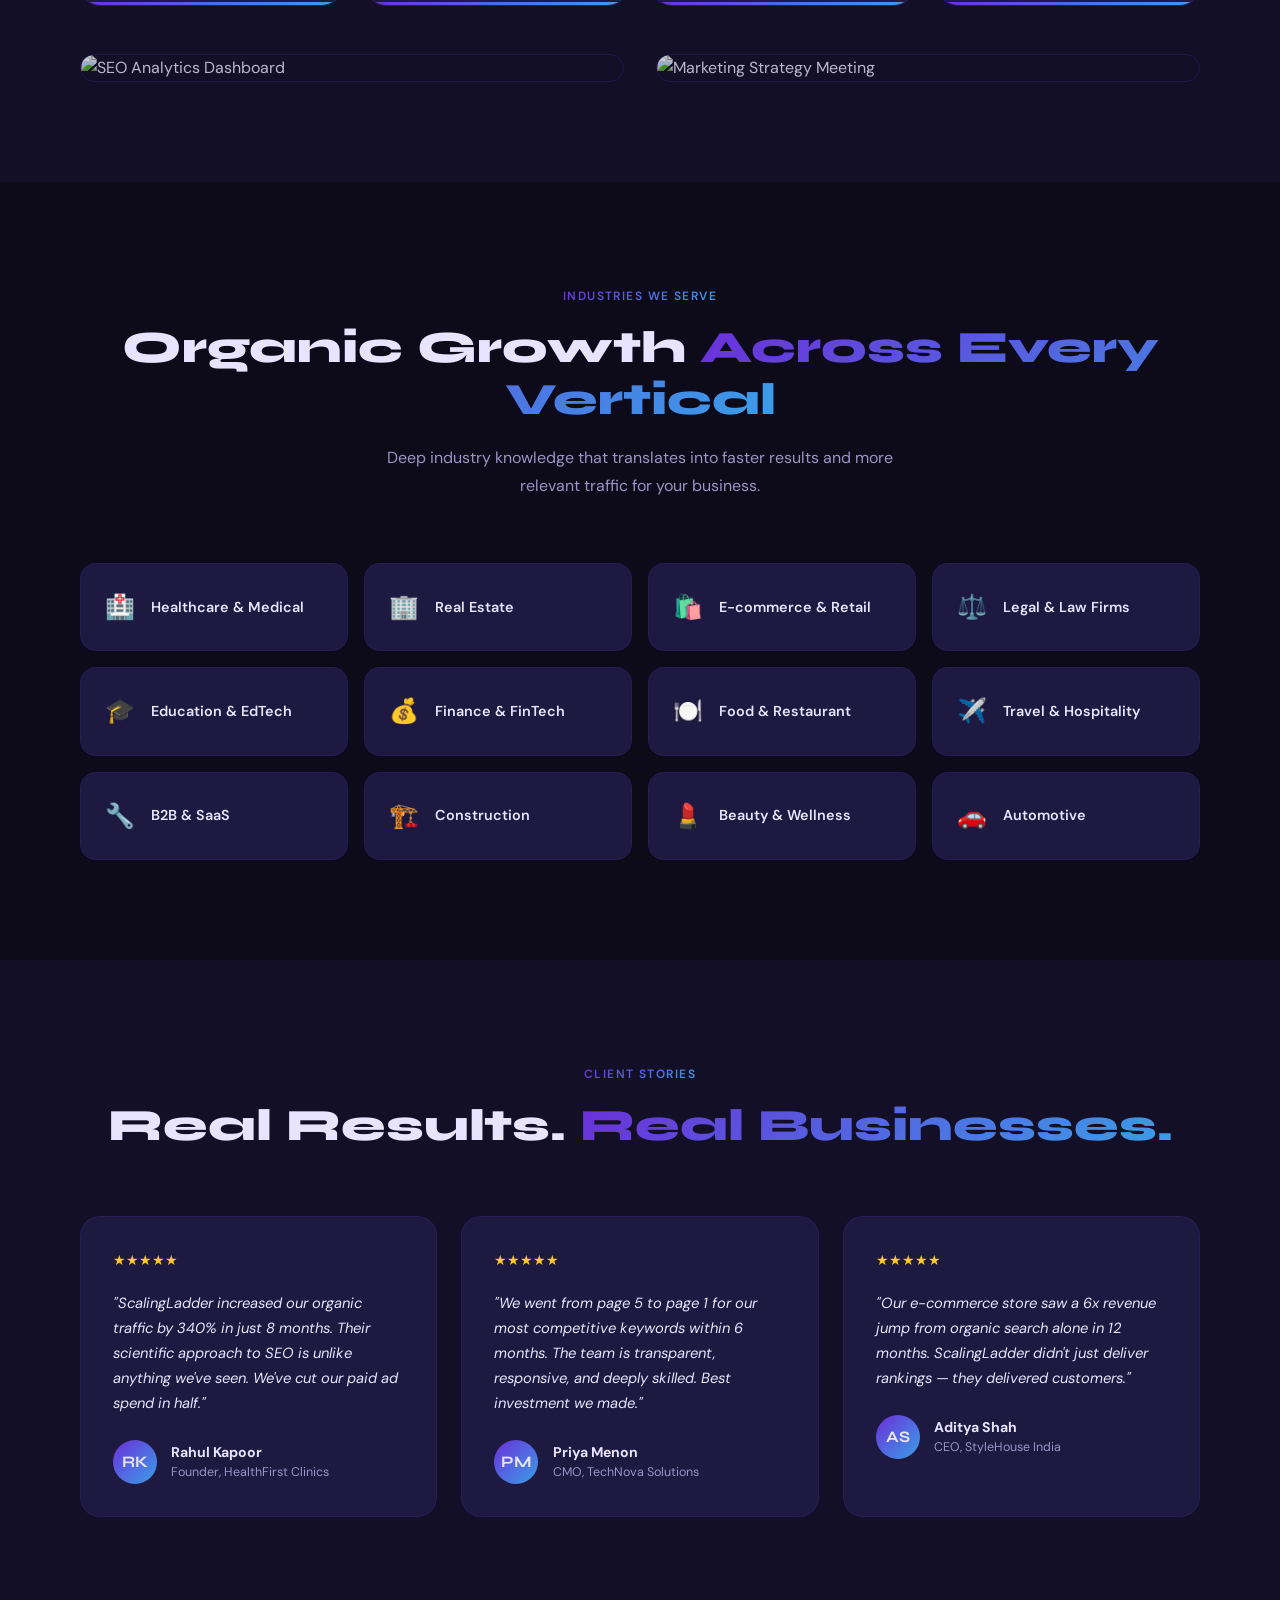
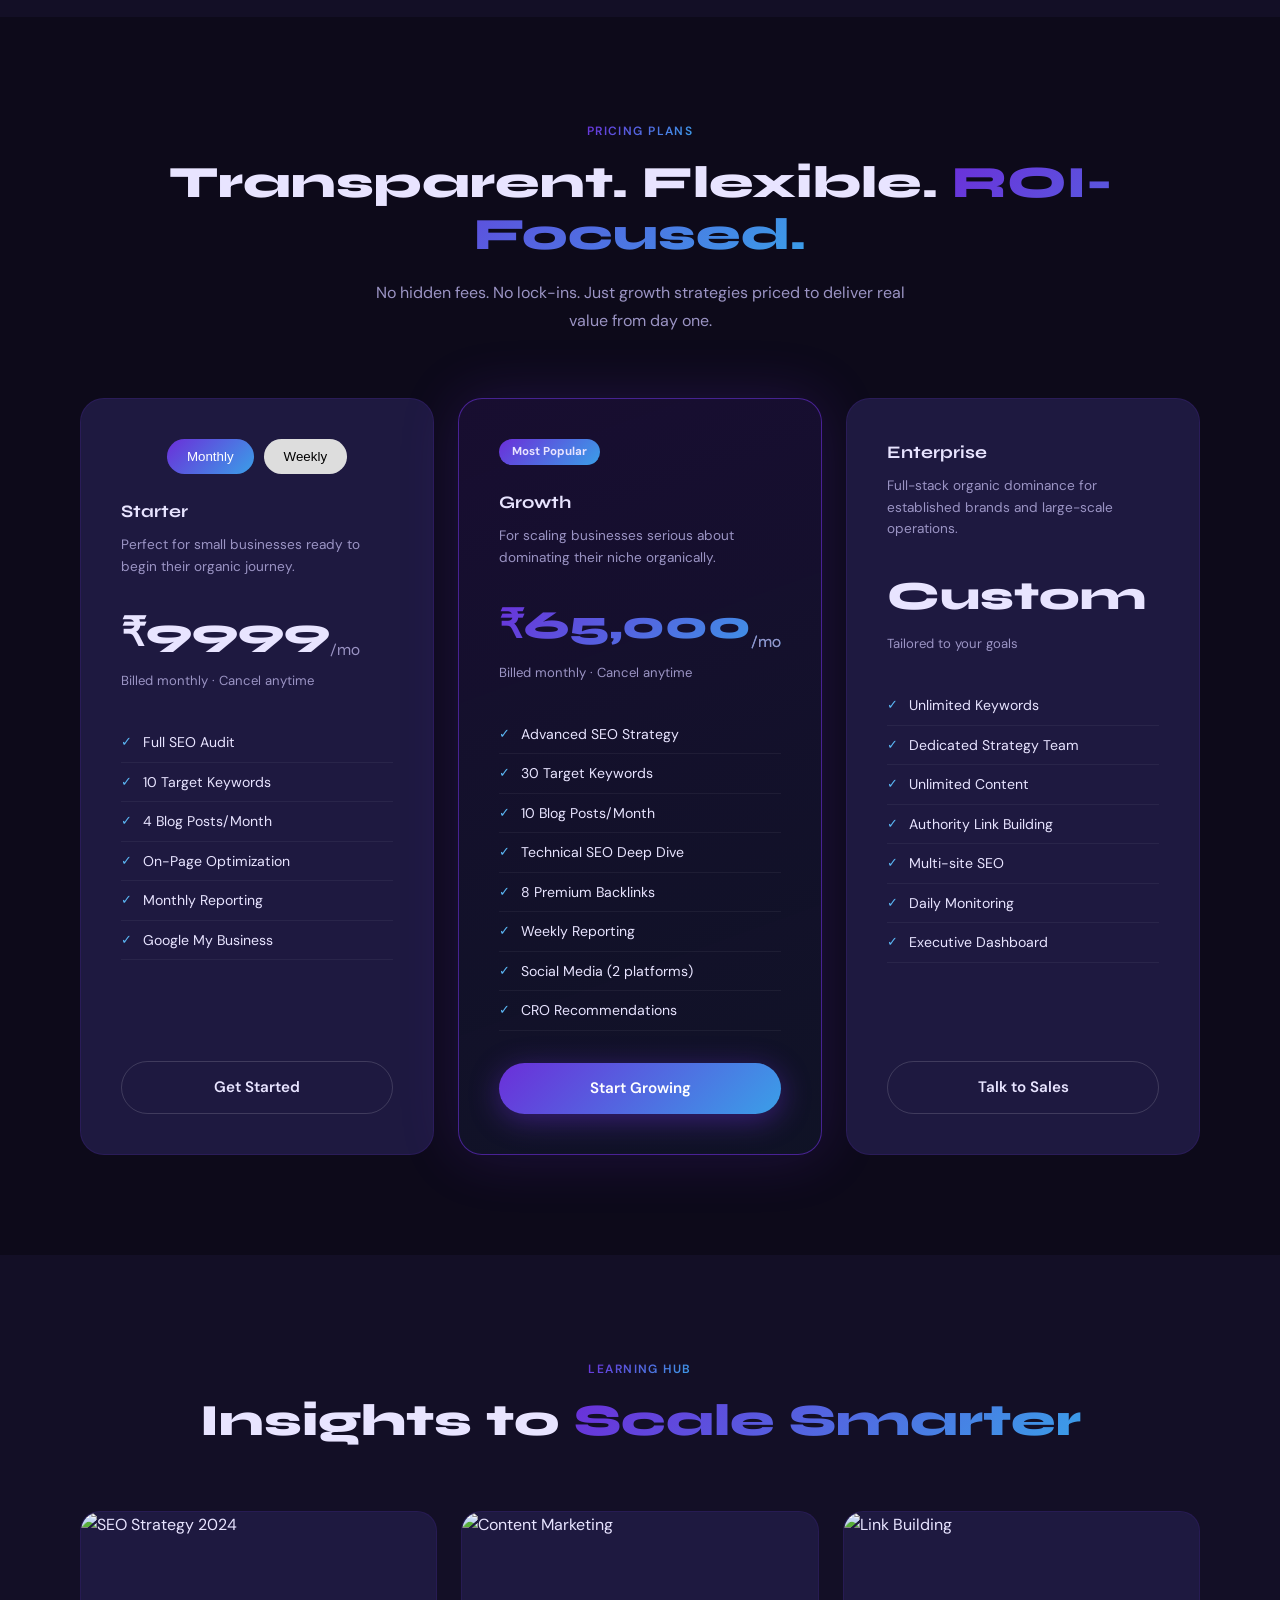
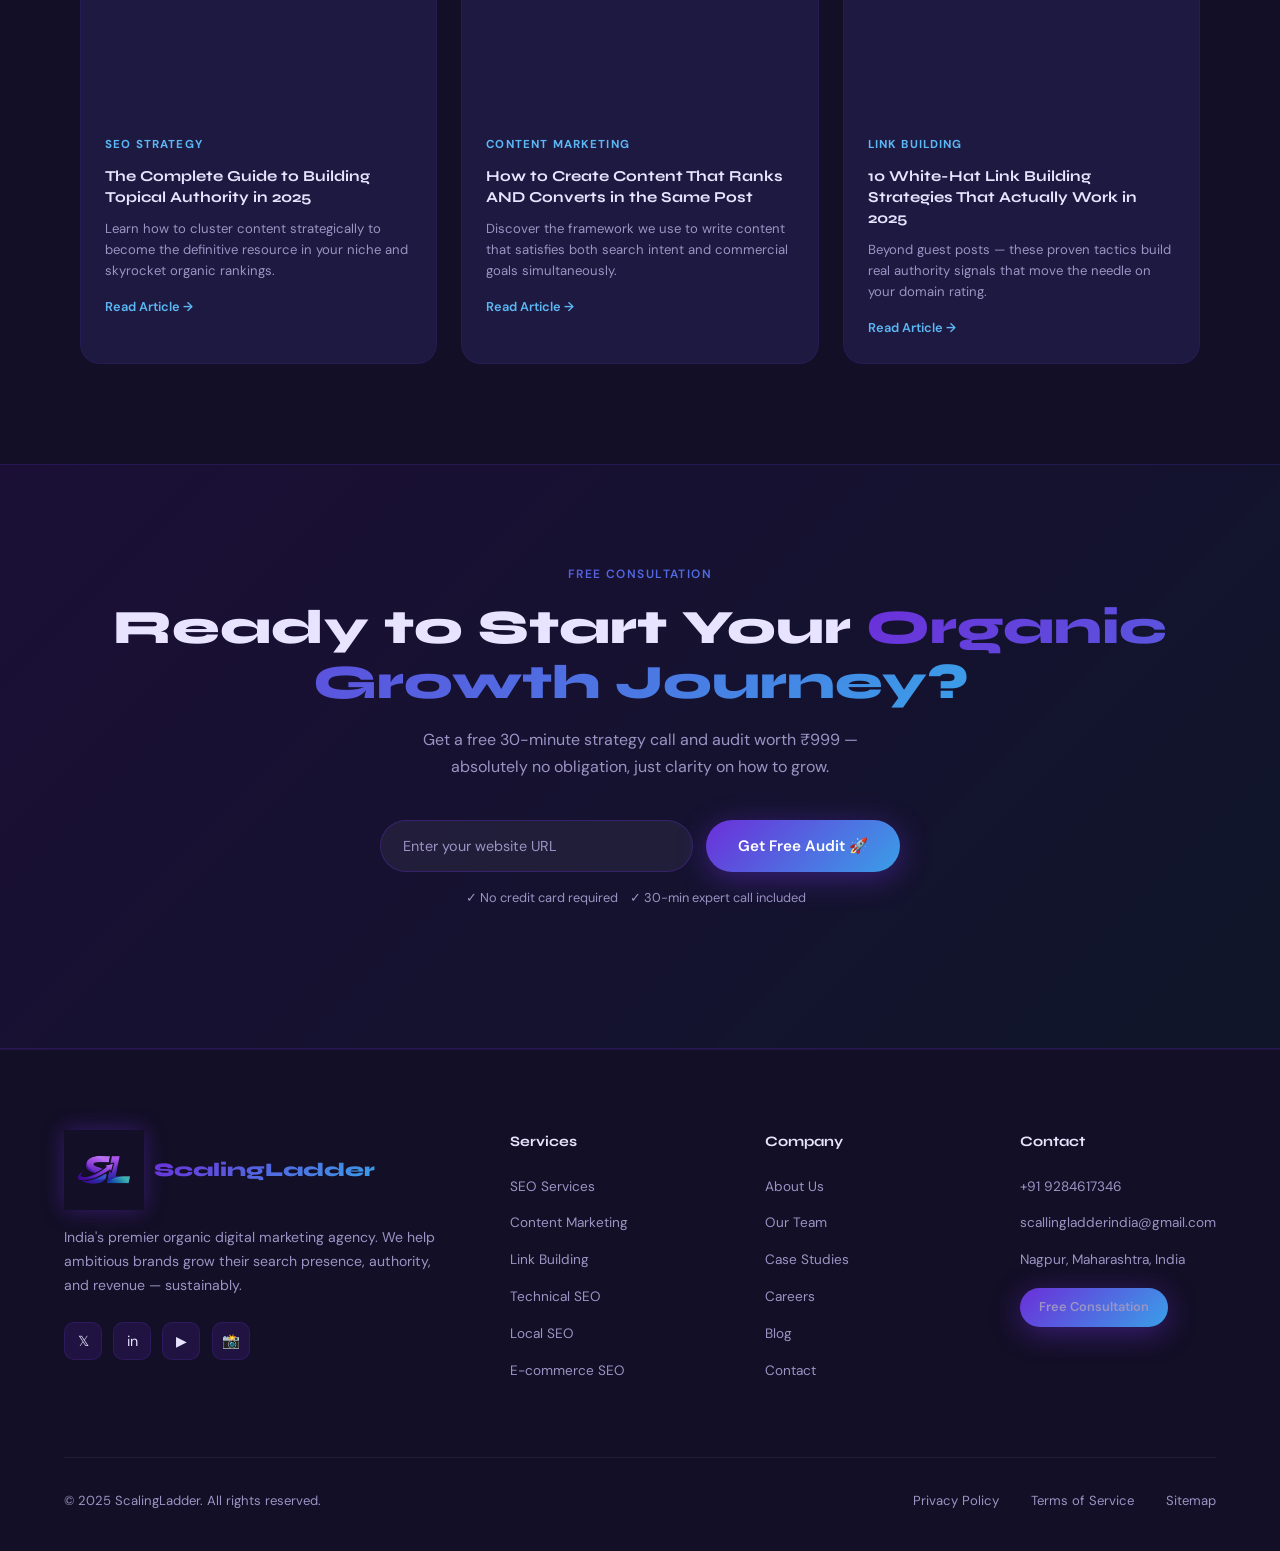
==== commit 8d4d0afc: "Update print statement from 'Hello' to 'Goodbye'" ====
--- a/index.html
+++ b/index.html
@@ -616,6 +616,6 @@
 // Number animation
 
 </script>
-<script src="/priceScript.js" crossorigin="anonymous"></script>
+<script src="priceScript.js" crossorigin="anonymous"></script>
 </body>
 </html>
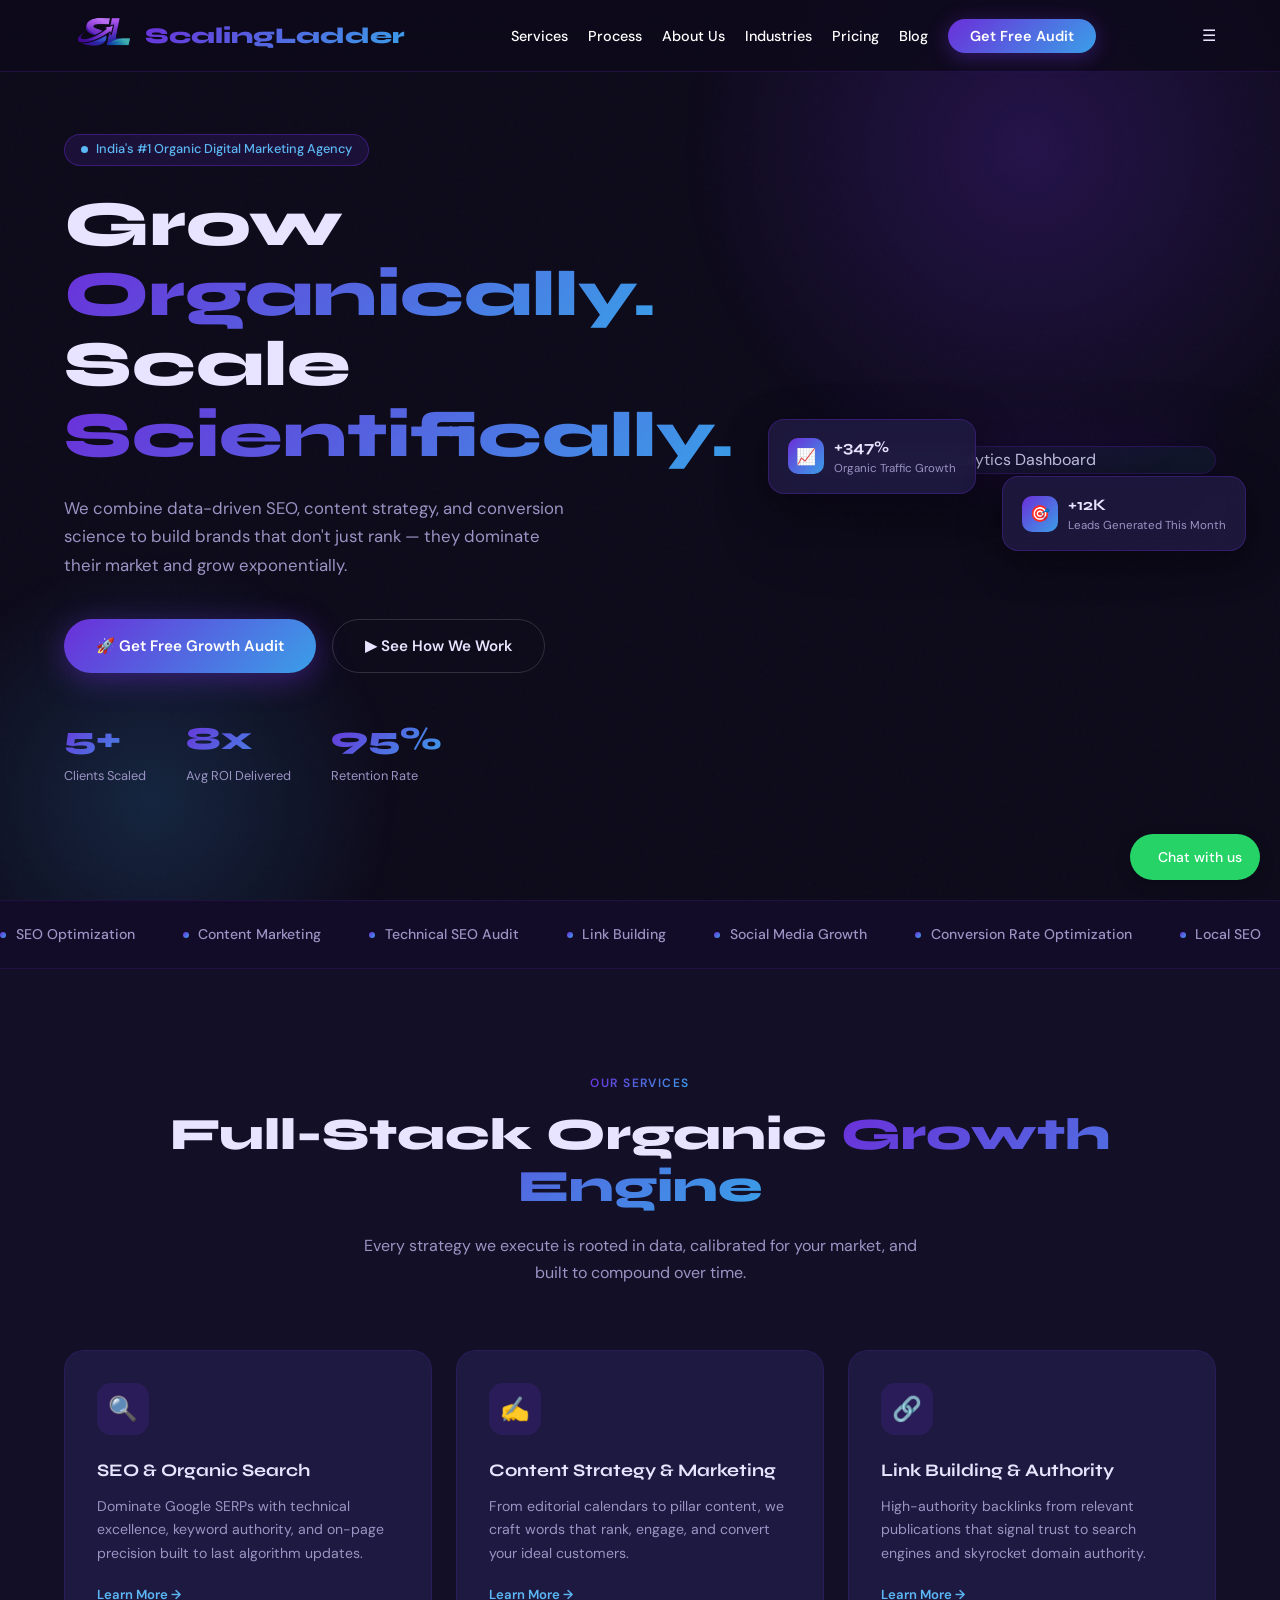
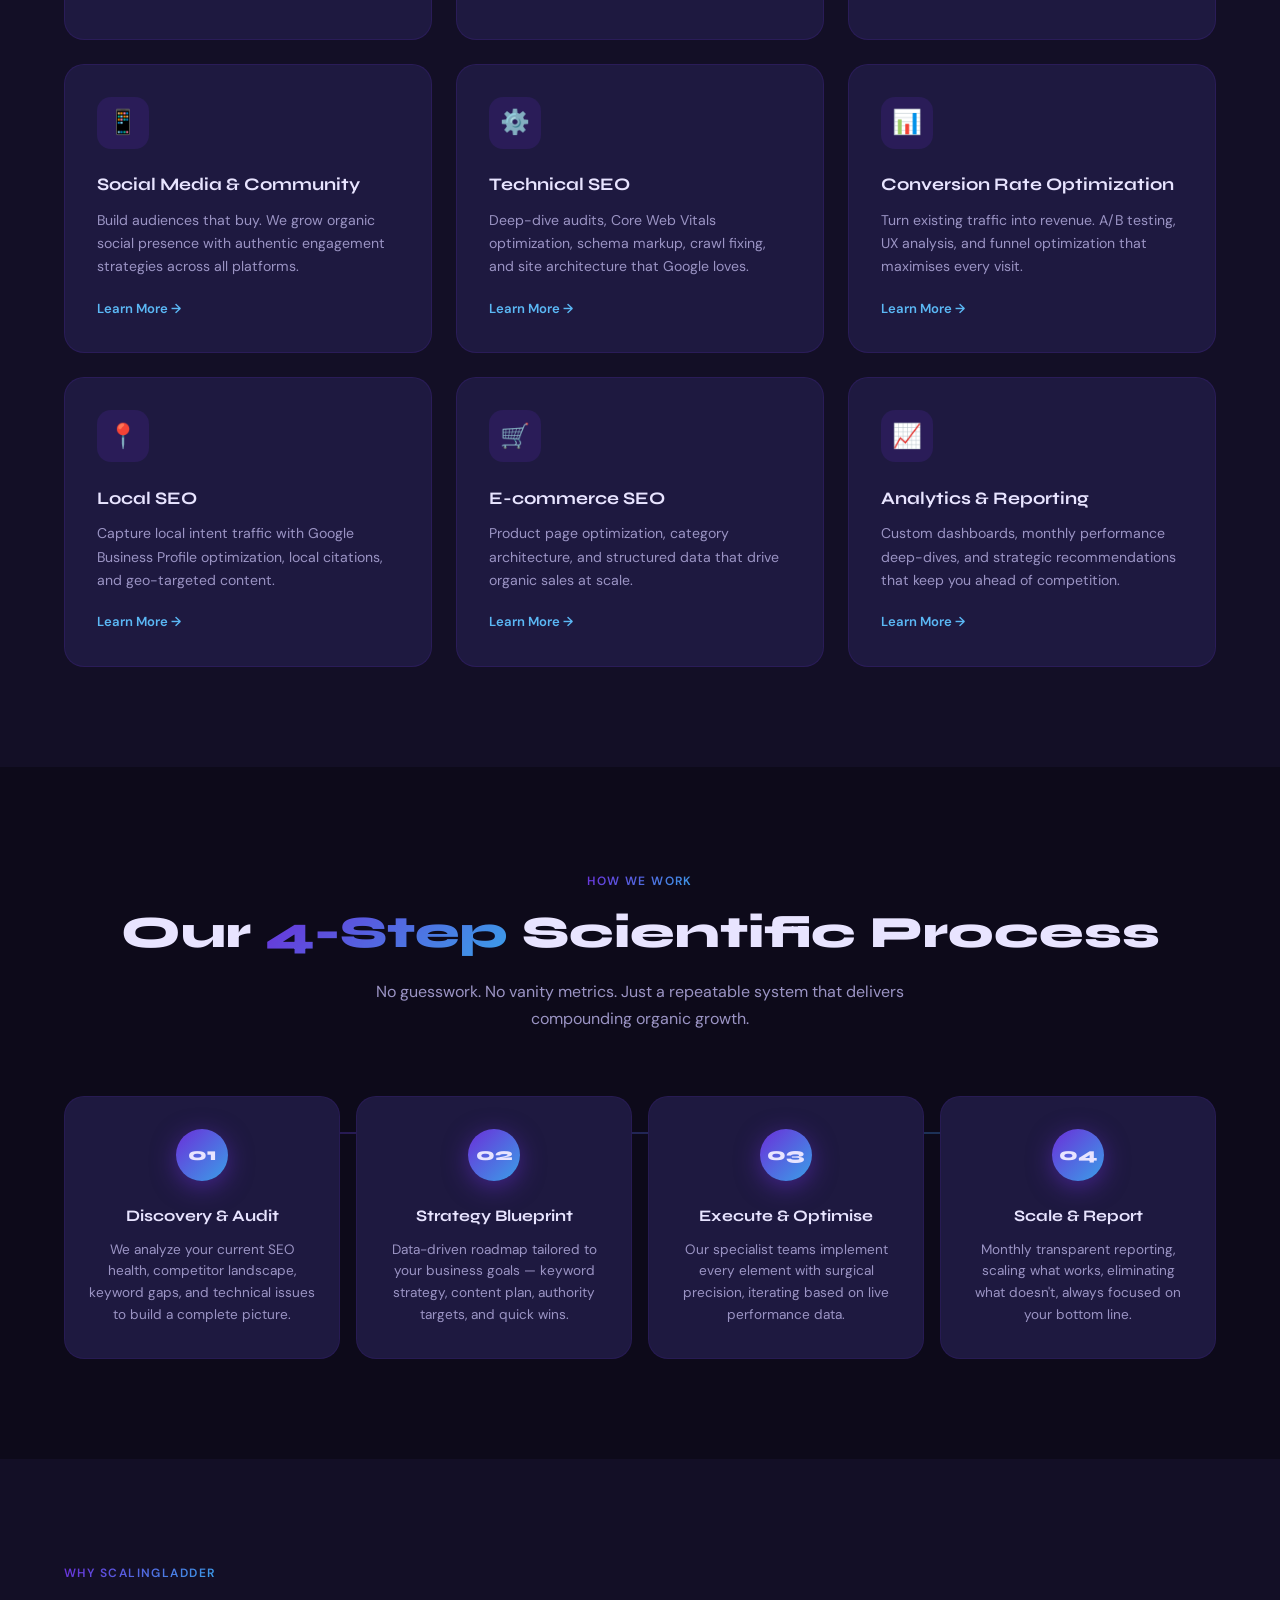
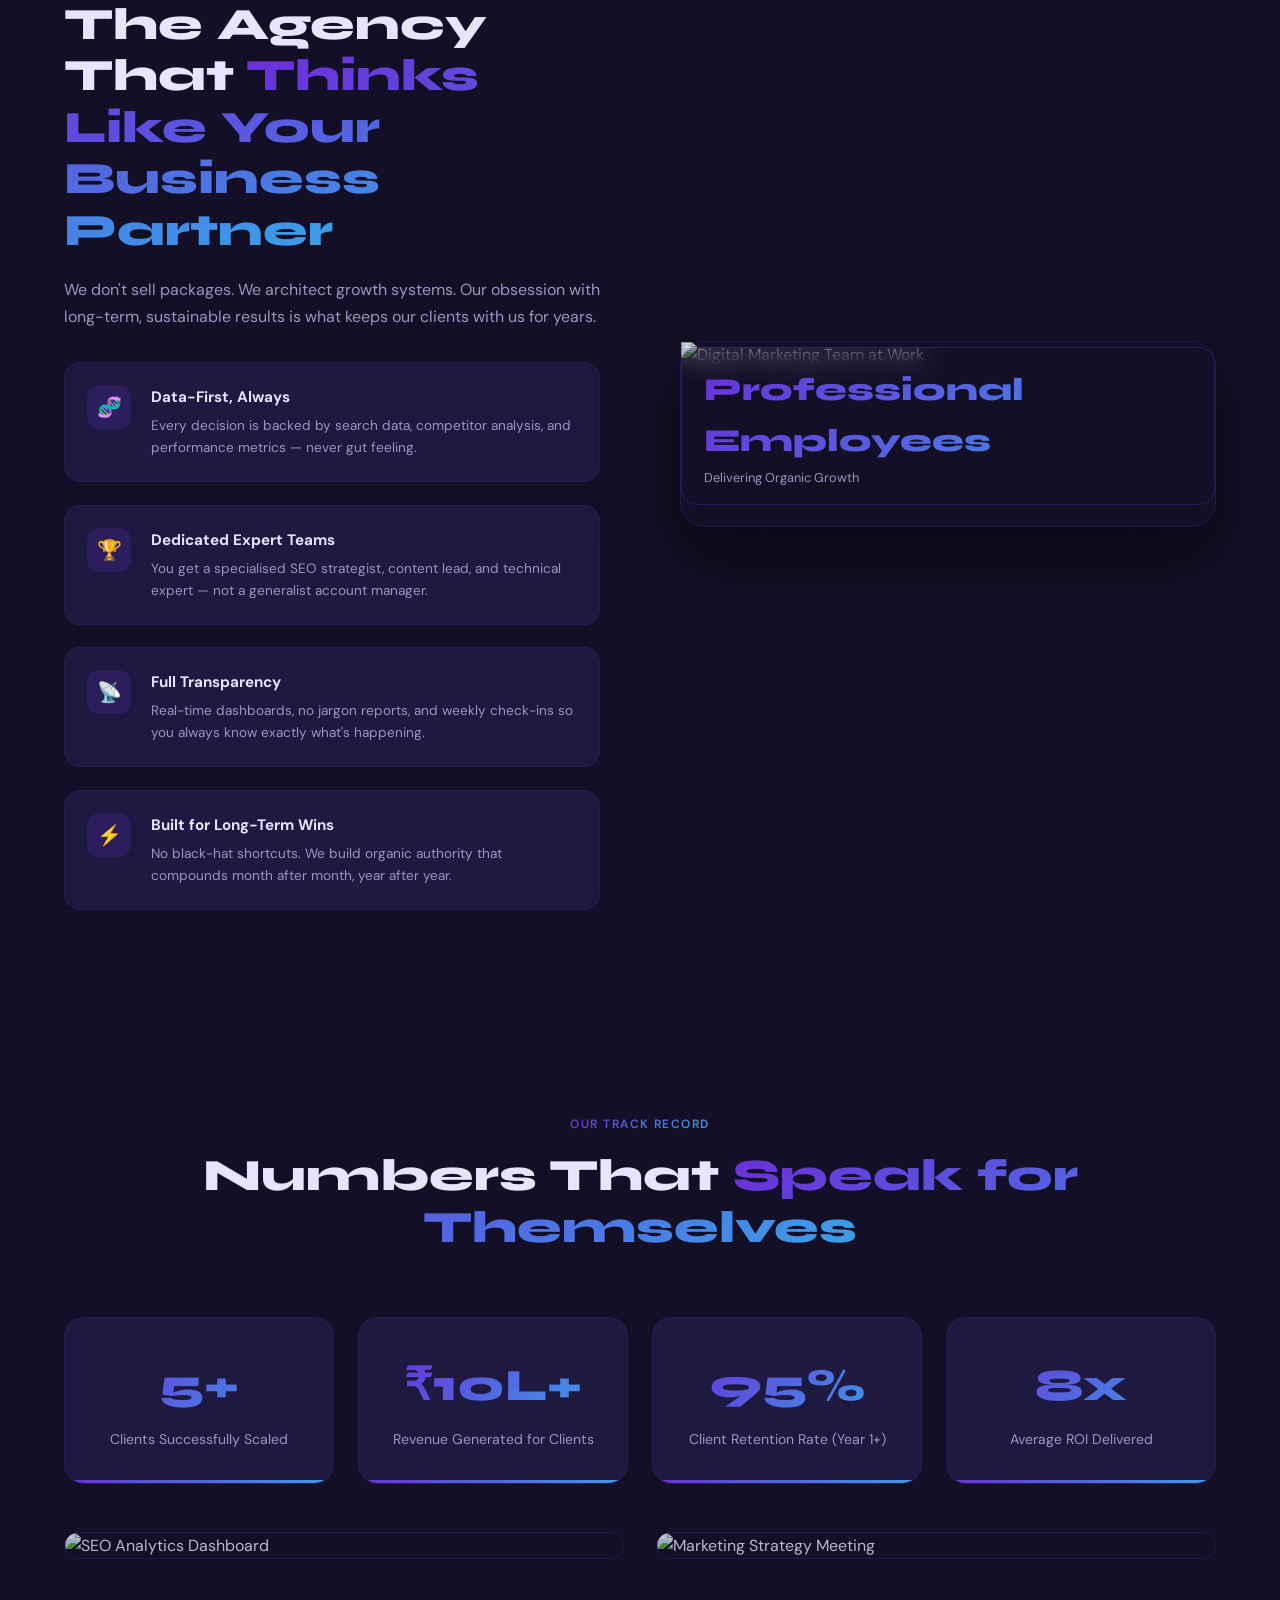
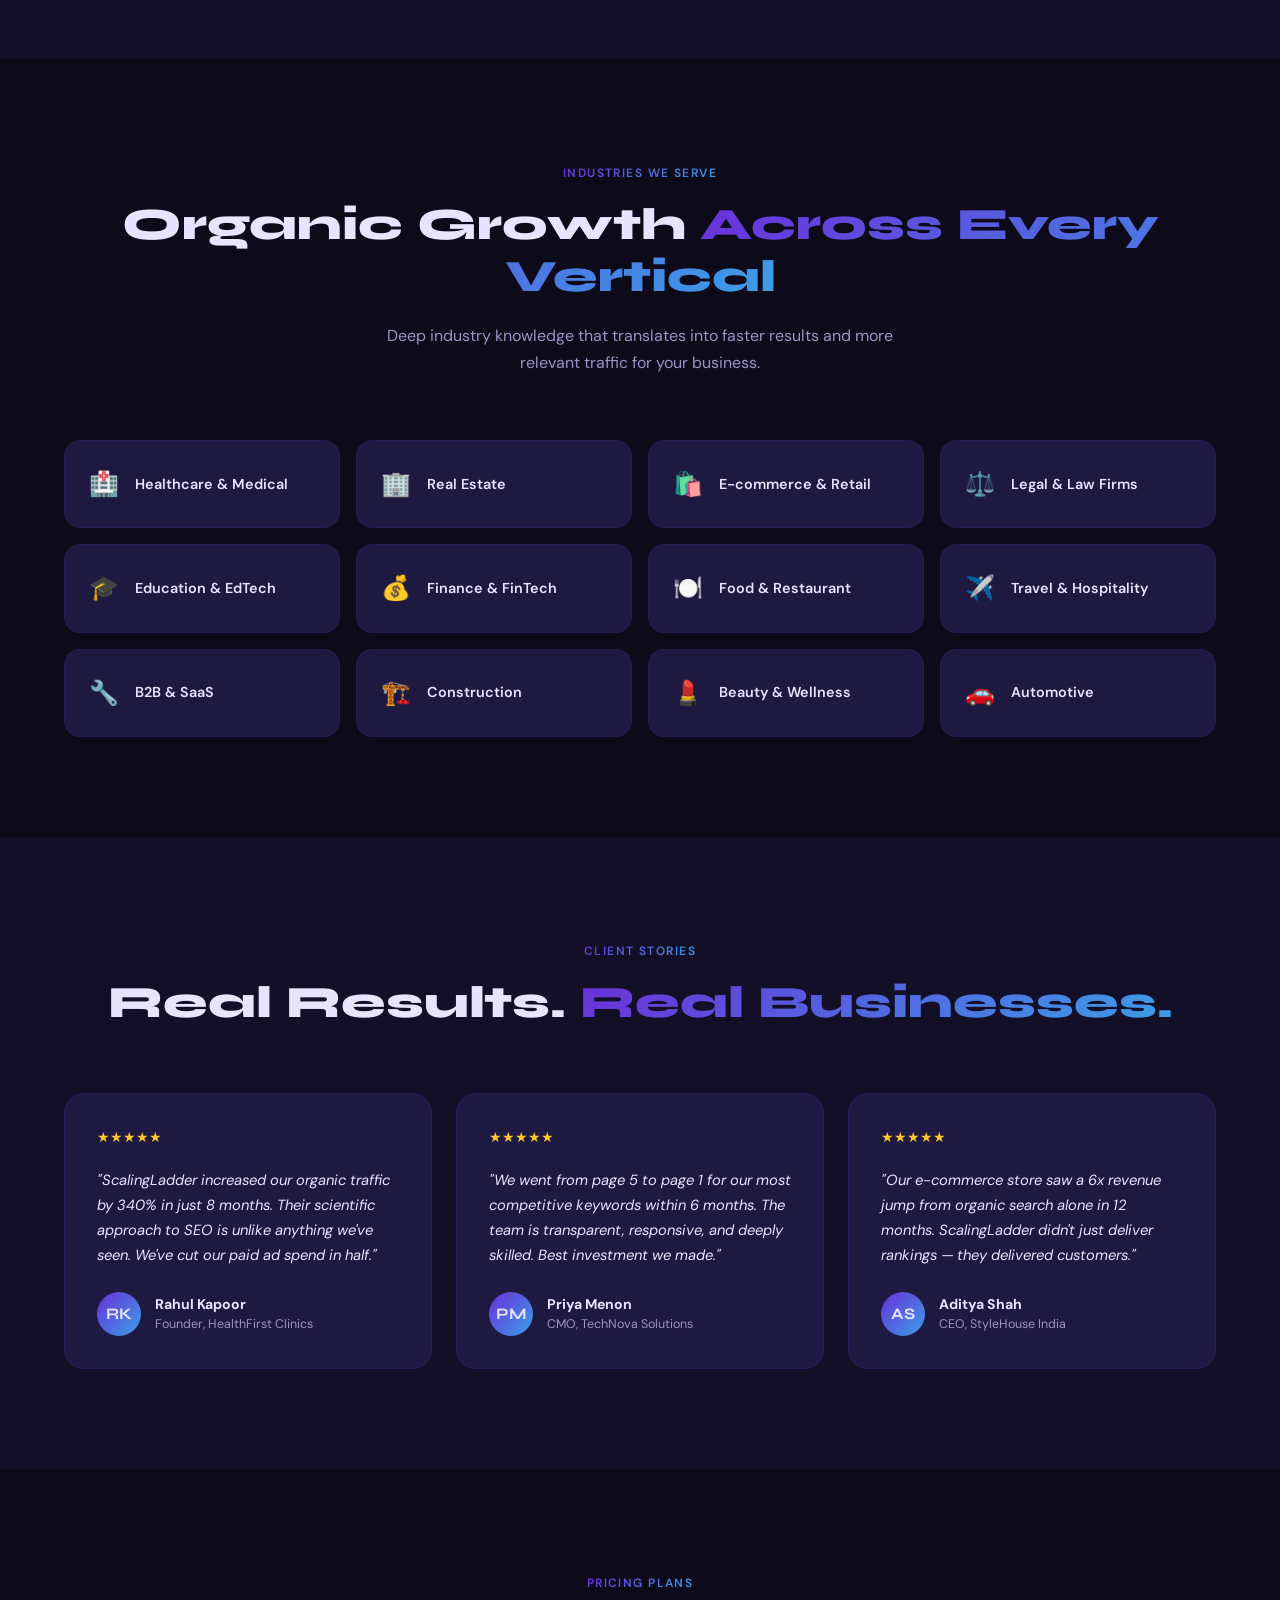
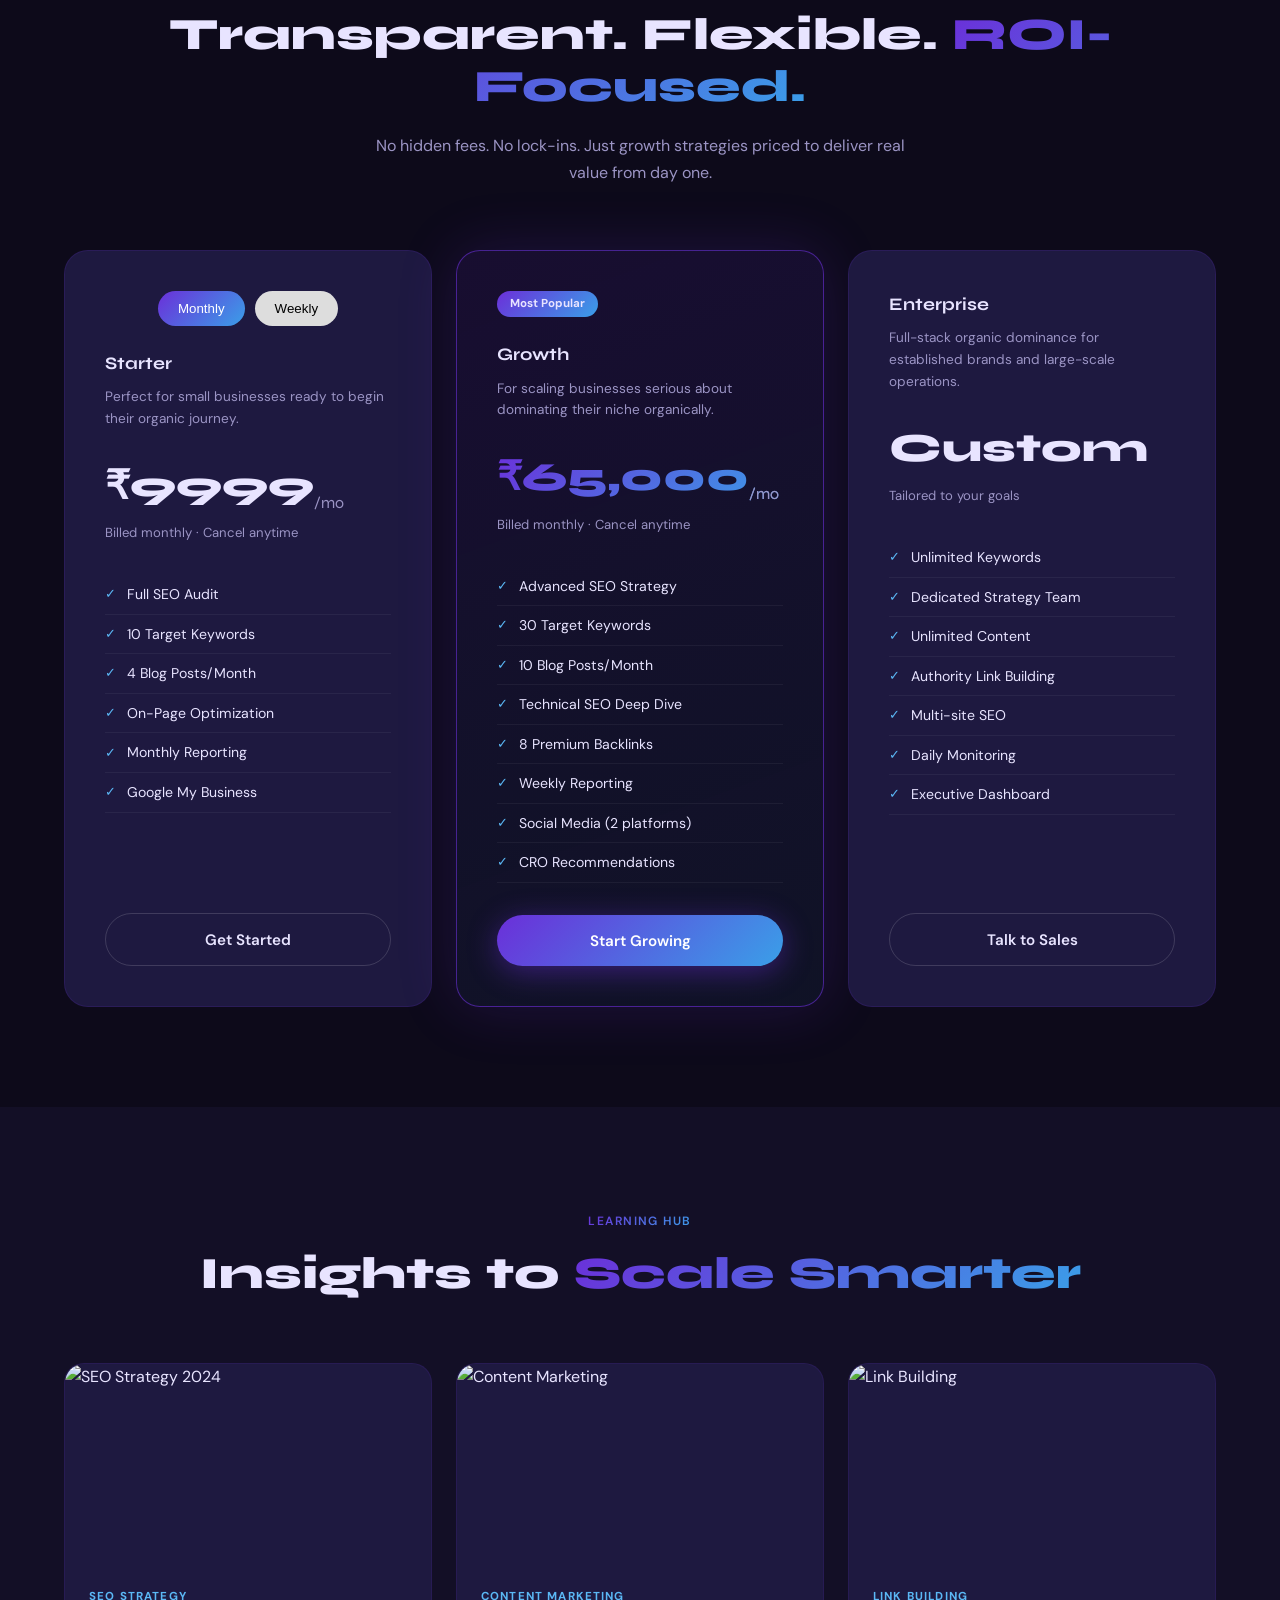
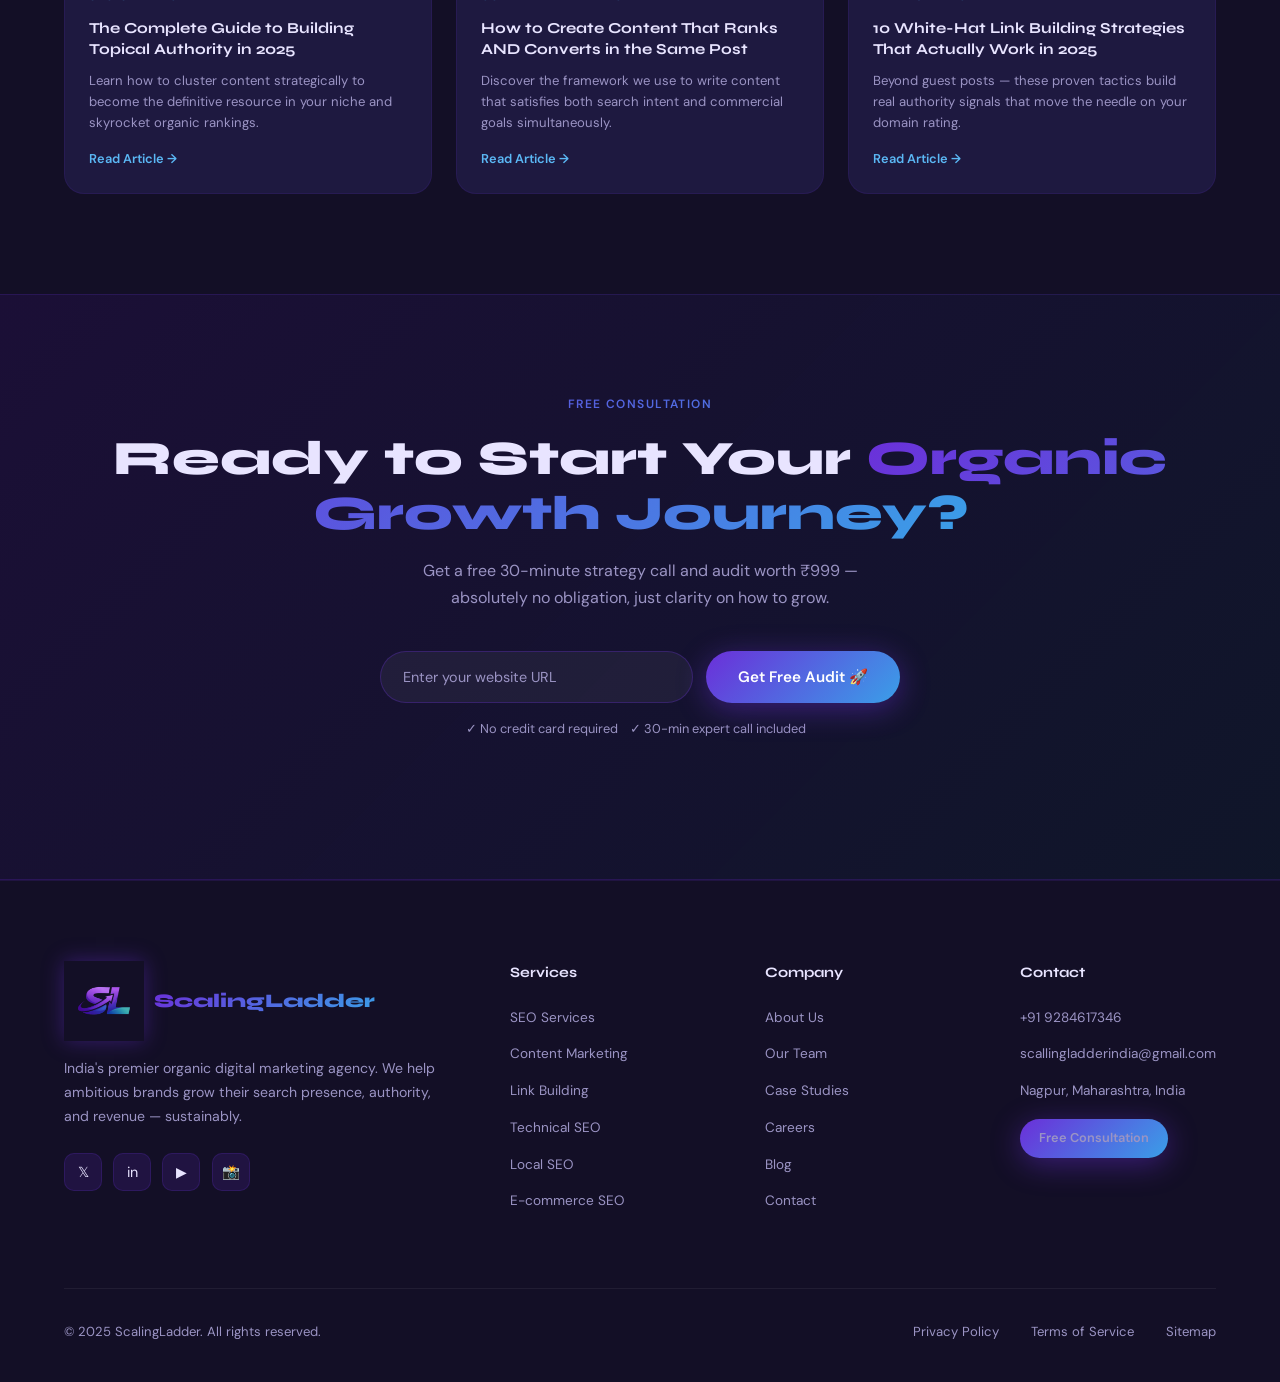
==== commit 4296b34e: "Update index.html" ====
--- a/index.html
+++ b/index.html
@@ -540,7 +540,7 @@
     <div class="footer-col">
       <h4>Contact</h4>
       <ul>
-        <li><a href="tel:+919876543210">+91 9284617346</a></li>
+        <li><a href="tel:+919284617346">+91 9284617346</a></li>
         <li><a href="mailto:scallingladderindia@gmail.com">scallingladderindia@gmail.com</a></li>
         <li><a href="#">Nagpur, Maharashtra, India</a></li>
         <li style="margin-top:1rem;"><a href="#" class="btn-primary" style="font-size:0.8rem;padding:0.6rem 1.2rem;">Free Consultation</a></li>
--- a/style.css
+++ b/style.css
@@ -970,14 +970,14 @@
   .reveal.visible { opacity: 1; transform: translateY(0); }
 
   /* ── RESPONSIVE ── */
-  @media (max-width: 1024px) {
+  /* @media (max-width: 1024px) {
     .hero-grid { grid-template-columns: 1fr; }
     .hero-visual { display: none; }
     .why-grid { grid-template-columns: 1fr; }
     .services-grid { grid-template-columns: repeat(2, 1fr); }
-  }
+  } */
 /* Oldmax-width: 768px */
-  @media (max-width: 768px) {
+  /* @media (max-width: 768px) {
     /* .nav-links { display: none; }
     .services-grid, .metrics-grid, .industries-grid,
     .testi-grid, .pricing-grid, .blog-grid { grid-template-columns: 1fr; }
@@ -989,196 +989,457 @@
     .pricing-grid {
     grid-template-columns: 1fr;
   } */
-}
-
-/* =========================
-GLOBAL FIXES
-========================= */
-body {
-  overflow-x: hidden;
-}
-
-img {
-  max-width: 100%;
-  height: auto;
-}
-
-.section-wrap {
-  padding: 0 1rem;
-}
-
-/* =========================
-MOBILE NAVBAR
-========================= */
-.menu-toggle {
-  display: none;
-  color: white;
-}
-
+} */
+
+/* ======================================================
+   TABLET  (≤ 1024px)
+   ====================================================== */
+@media (max-width: 1024px) {
+  .hero-grid {
+    grid-template-columns: 1fr;
+    gap: 3rem;
+  }
+ 
+  .hero-visual {
+    display: none; /* hide on tablet to keep it clean; re-shown on wider screens */
+  }
+ 
+  .why-grid {
+    grid-template-columns: 1fr;
+    gap: 3rem;
+  }
+ 
+  .services-grid {
+    grid-template-columns: repeat(2, 1fr);
+  }
+ 
+  .process-steps {
+    grid-template-columns: repeat(2, 1fr);
+  }
+ 
+  .process-steps::before {
+    display: none;
+  }
+ 
+  .metrics-grid {
+    grid-template-columns: repeat(2, 1fr);
+  }
+ 
+  .industries-grid {
+    grid-template-columns: repeat(3, 1fr);
+  }
+ 
+  .testi-grid,
+  .blog-grid,
+  .pricing-grid {
+    grid-template-columns: repeat(2, 1fr);
+  }
+ 
+  .footer-grid {
+    grid-template-columns: 1fr 1fr;
+    gap: 2.5rem;
+  }
+}
+ 
+ 
+/* ======================================================
+   MOBILE  (≤ 768px)
+   ====================================================== */
 @media (max-width: 768px) {
+ 
+  /* --- NAVBAR --- */
+  nav {
+    padding: 0 20px;
+    height: 64px;
+  }
+ 
   .menu-toggle {
     display: block;
   }
-
+ 
   .nav-links {
     position: fixed;
-    top: 70px;
-    right: -100%;
-    width: 75%;
-    height: 100vh;
-    background: #0d0a1a;
+    top: 64px;
+    left: 0;
+    right: 0;
+    width: 100%;
     flex-direction: column;
-    padding: 2rem;
-    gap: 1.5rem;
-    transition: 0.3s;
-    z-index: 999;
-  }
-
+    background: rgba(13, 10, 26, 0.98);
+    backdrop-filter: blur(20px);
+    display: none;
+    padding: 16px 0 24px;
+    gap: 0;
+    border-bottom: 1px solid rgba(107,47,217,0.2);
+    max-height: calc(100vh - 64px);
+    overflow-y: auto;
+    -webkit-overflow-scrolling: touch;
+  }
+ 
   .nav-links.active {
-    right: 0;
-  }
-}
-
-/* =========================
-HERO
-========================= */
-@media (max-width: 768px) {
+    display: flex;
+  }
+ 
+  .nav-links li {
+    width: 100%;
+  }
+ 
+  .nav-links > li > a {
+    display: block;
+    padding: 14px 24px;
+    font-size: 1rem;
+    border-bottom: 1px solid rgba(107,47,217,0.08);
+  }
+ 
+  /* Mobile dropdown — toggled by JS */
+  .dropdown-menu {
+    position: static;
+    display: none;
+    background: rgba(107,47,217,0.06);
+    box-shadow: none;
+    border: none;
+    border-radius: 0;
+    padding: 4px 0 4px 16px;
+    min-width: auto;
+    width: 100%;
+  }
+ 
+  .dropdown-menu.open {
+    display: block;
+  }
+ 
+  .dropdown-menu li {
+    padding: 8px 24px;
+  }
+ 
+  .dropdown-menu li a {
+    font-size: 0.9rem;
+    color: var(--muted);
+  }
+ 
+  /* Add a caret indicator */
+  .dropdown > a::after {
+    content: ' ›';
+    float: right;
+    transition: transform 0.2s;
+  }
+ 
+  .dropdown.open > a::after {
+    transform: rotate(90deg);
+  }
+ 
+  /* --- HERO --- */
+  .hero {
+    padding: 90px 20px 60px;
+    min-height: auto;
+  }
+ 
   .hero-grid {
     grid-template-columns: 1fr;
+    text-align: center;
     gap: 2rem;
   }
-
-  .hero h1 {
-    font-size: 2rem;
-    line-height: 1.2;
-  }
-
+ 
+  .hero-visual {
+    display: none;
+  }
+ 
+  .hero-eyebrow {
+    font-size: 0.75rem;
+  }
+ 
+  h1 {
+    font-size: clamp(2rem, 8vw, 2.8rem);
+  }
+ 
   .hero-sub {
     font-size: 0.95rem;
-  }
-
+    margin: 0 auto 2rem;
+  }
+ 
   .hero-cta-row {
+    justify-content: center;
     flex-direction: column;
-    gap: 1rem;
-  }
-
+    align-items: center;
+  }
+ 
+  .hero-cta-row .btn-primary,
+  .hero-cta-row .btn-ghost {
+    width: 100%;
+    max-width: 320px;
+    justify-content: center;
+  }
+ 
   .hero-stats {
-    flex-direction: column;
-    gap: 1rem;
-  }
-}
-
-/* =========================
-SERVICES
-========================= */
-@media (max-width: 768px) {
+    justify-content: center;
+    flex-wrap: wrap;
+    gap: 1.5rem;
+    margin-top: 2rem;
+  }
+ 
+  .hero-stat span {
+    font-size: 1.6rem;
+  }
+ 
+  /* --- SECTIONS --- */
+  section {
+    padding: 70px 20px;
+  }
+ 
+  .section-title {
+    font-size: clamp(1.6rem, 6vw, 2rem);
+  }
+ 
+  .section-sub {
+    font-size: 0.9rem;
+  }
+ 
+  .section-header {
+    margin-bottom: 2.5rem;
+  }
+ 
+  /* --- SERVICES --- */
   .services-grid {
     grid-template-columns: 1fr;
-  }
-}
-
-/* =========================
-PROCESS
-========================= */
-@media (max-width: 768px) {
+    gap: 1rem;
+  }
+ 
+  .service-card {
+    padding: 1.5rem;
+  }
+ 
+  /* --- PROCESS --- */
   .process-steps {
     grid-template-columns: 1fr;
-  }
-}
-
-/* =========================
-WHY SECTION
-========================= */
-@media (max-width: 768px) {
+    gap: 1rem;
+  }
+ 
+  .process-steps::before {
+    display: none;
+  }
+ 
+  .step-card {
+    padding: 1.5rem;
+    text-align: left;
+    display: flex;
+    gap: 1rem;
+    align-items: flex-start;
+  }
+ 
+  .step-num {
+    margin: 0;
+    flex-shrink: 0;
+    width: 44px;
+    height: 44px;
+    font-size: 0.9rem;
+  }
+ 
+  /* --- WHY US --- */
   .why-grid {
     grid-template-columns: 1fr;
-  }
-
+    gap: 2rem;
+  }
+ 
+  .why-feat {
+    padding: 1.2rem;
+    gap: 1rem;
+  }
+ 
+  .why-feat:hover {
+    transform: none;
+  }
+ 
   .why-image-wrap {
-    margin-top: 2rem;
-  }
-}
-
-/* =========================
-METRICS
-========================= */
-@media (max-width: 768px) {
+    display: none; /* hide on mobile to save space */
+  }
+ 
+  /* --- METRICS --- */
   .metrics-grid {
-    grid-template-columns: 1fr 1fr;
-  }
-
-  .metrics > div > div:last-child {
-    grid-template-columns: 1fr;
-  }
-}
-
-/* =========================
-INDUSTRIES
-========================= */
-@media (max-width: 768px) {
+    grid-template-columns: repeat(2, 1fr);
+    gap: 1rem;
+  }
+ 
+  .metric-card {
+    padding: 1.5rem 1rem;
+  }
+ 
+  .metric-val {
+    font-size: 2.2rem;
+  }
+ 
+  /* Hide the two-image row on mobile */
+  .metrics .reveal[style*="grid-template-columns:1fr 1fr"] {
+    display: none !important;
+  }
+ 
+  /* --- INDUSTRIES --- */
   .industries-grid {
-    grid-template-columns: 1fr 1fr;
-  }
-}
-
-/* =========================
-TESTIMONIALS
-========================= */
-@media (max-width: 768px) {
+    grid-template-columns: repeat(2, 1fr);
+    gap: 0.75rem;
+  }
+ 
+  .ind-card {
+    padding: 1rem;
+    gap: 0.7rem;
+  }
+ 
+  .ind-icon {
+    font-size: 20px;
+  }
+ 
+  .ind-name {
+    font-size: 0.82rem;
+  }
+ 
+  /* --- TESTIMONIALS --- */
   .testi-grid {
     grid-template-columns: 1fr;
-  }
-}
-
-/* =========================
-PRICING
-========================= */
-@media (max-width: 768px) {
+    gap: 1rem;
+  }
+ 
+  .testi-card {
+    padding: 1.5rem;
+  }
+ 
+  /* --- PRICING --- */
   .pricing-grid {
     grid-template-columns: 1fr;
-  }
-}
-
-/* =========================
-BLOG
-========================= */
-@media (max-width: 768px) {
+    gap: 1.2rem;
+  }
+ 
+  .price-card {
+    padding: 2rem 1.5rem;
+  }
+ 
+  .price-card.featured {
+    order: -1; /* Most popular first on mobile */
+  }
+ 
+  .pc-price {
+    font-size: 2rem;
+  }
+ 
+  /* --- BLOG --- */
   .blog-grid {
     grid-template-columns: 1fr;
-  }
-}
-
-/* =========================
-CTA FORM
-========================= */
-@media (max-width: 768px) {
+    gap: 1.2rem;
+  }
+ 
+  /* --- CTA FORM --- */
   .cta-form {
     flex-direction: column;
-    gap: 1rem;
-  }
-
-  .cta-form input {
+    padding: 0 10px;
+  }
+ 
+  .cta-form input,
+  .cta-form .btn-primary {
     width: 100%;
-  }
-
-  .cta-form a {
-    width: 100%;
+    justify-content: center;
     text-align: center;
   }
-}
-
-/* =========================
-FOOTER
-========================= */
-@media (max-width: 768px) {
+ 
+  /* --- FOOTER --- */
+  footer {
+    padding: 60px 20px 30px;
+  }
+ 
   .footer-grid {
     grid-template-columns: 1fr;
     gap: 2rem;
-  }
-
+    margin-bottom: 2rem;
+  }
+ 
+  .footer-brand {
+    text-align: center;
+  }
+ 
+  .footer-social {
+    justify-content: center;
+  }
+ 
+  .footer-col {
+    text-align: left;
+  }
+ 
   .footer-bottom {
     flex-direction: column;
+    gap: 12px;
+    text-align: center;
+  }
+ 
+  .footer-bottom > div {
+    gap: 1.2rem;
+  }
+ 
+  /* --- FLOATING CARDS --- */
+  .fc1, .fc2 {
+    display: none;
+  }
+ 
+  /* --- WHATSAPP BUTTON --- */
+  .whatsapp-button {
+    bottom: 16px;
+    right: 16px;
+  }
+ 
+  .whatsapp-button .btn-primary {
+    padding: 10px 14px;
+    font-size: 13px;
+  }
+ 
+  /* --- NAV LOGO --- */
+  .nav-logo-icon img {
+    width: 50px !important;
+  }
+ 
+  .nav-logo-text {
+    font-size: 1.1rem;
+  }
+}
+ 
+ 
+/* ======================================================
+   SMALL MOBILE  (≤ 420px)
+   ====================================================== */
+@media (max-width: 420px) {
+  h1 {
+    font-size: 1.9rem;
+  }
+ 
+  .hero-eyebrow {
+    font-size: 0.7rem;
+    padding: 0.25rem 0.75rem;
+  }
+ 
+  .metrics-grid {
+    grid-template-columns: 1fr 1fr;
+  }
+ 
+  .metric-val {
+    font-size: 1.9rem;
+  }
+ 
+  .industries-grid {
+    grid-template-columns: 1fr 1fr;
+  }
+ 
+  .btn-primary,
+  .btn-ghost {
+    padding: 0.75rem 1.4rem;
+    font-size: 0.88rem;
+  }
+ 
+  .hero-stats {
     gap: 1rem;
-    text-align: center;
-  }
-}+  }
+ 
+  .hero-stat span {
+    font-size: 1.4rem;
+  }
+ 
+  .service-card,
+  .price-card,
+  .testi-card,
+  .step-card {
+    padding: 1.2rem;
+  }
+}
